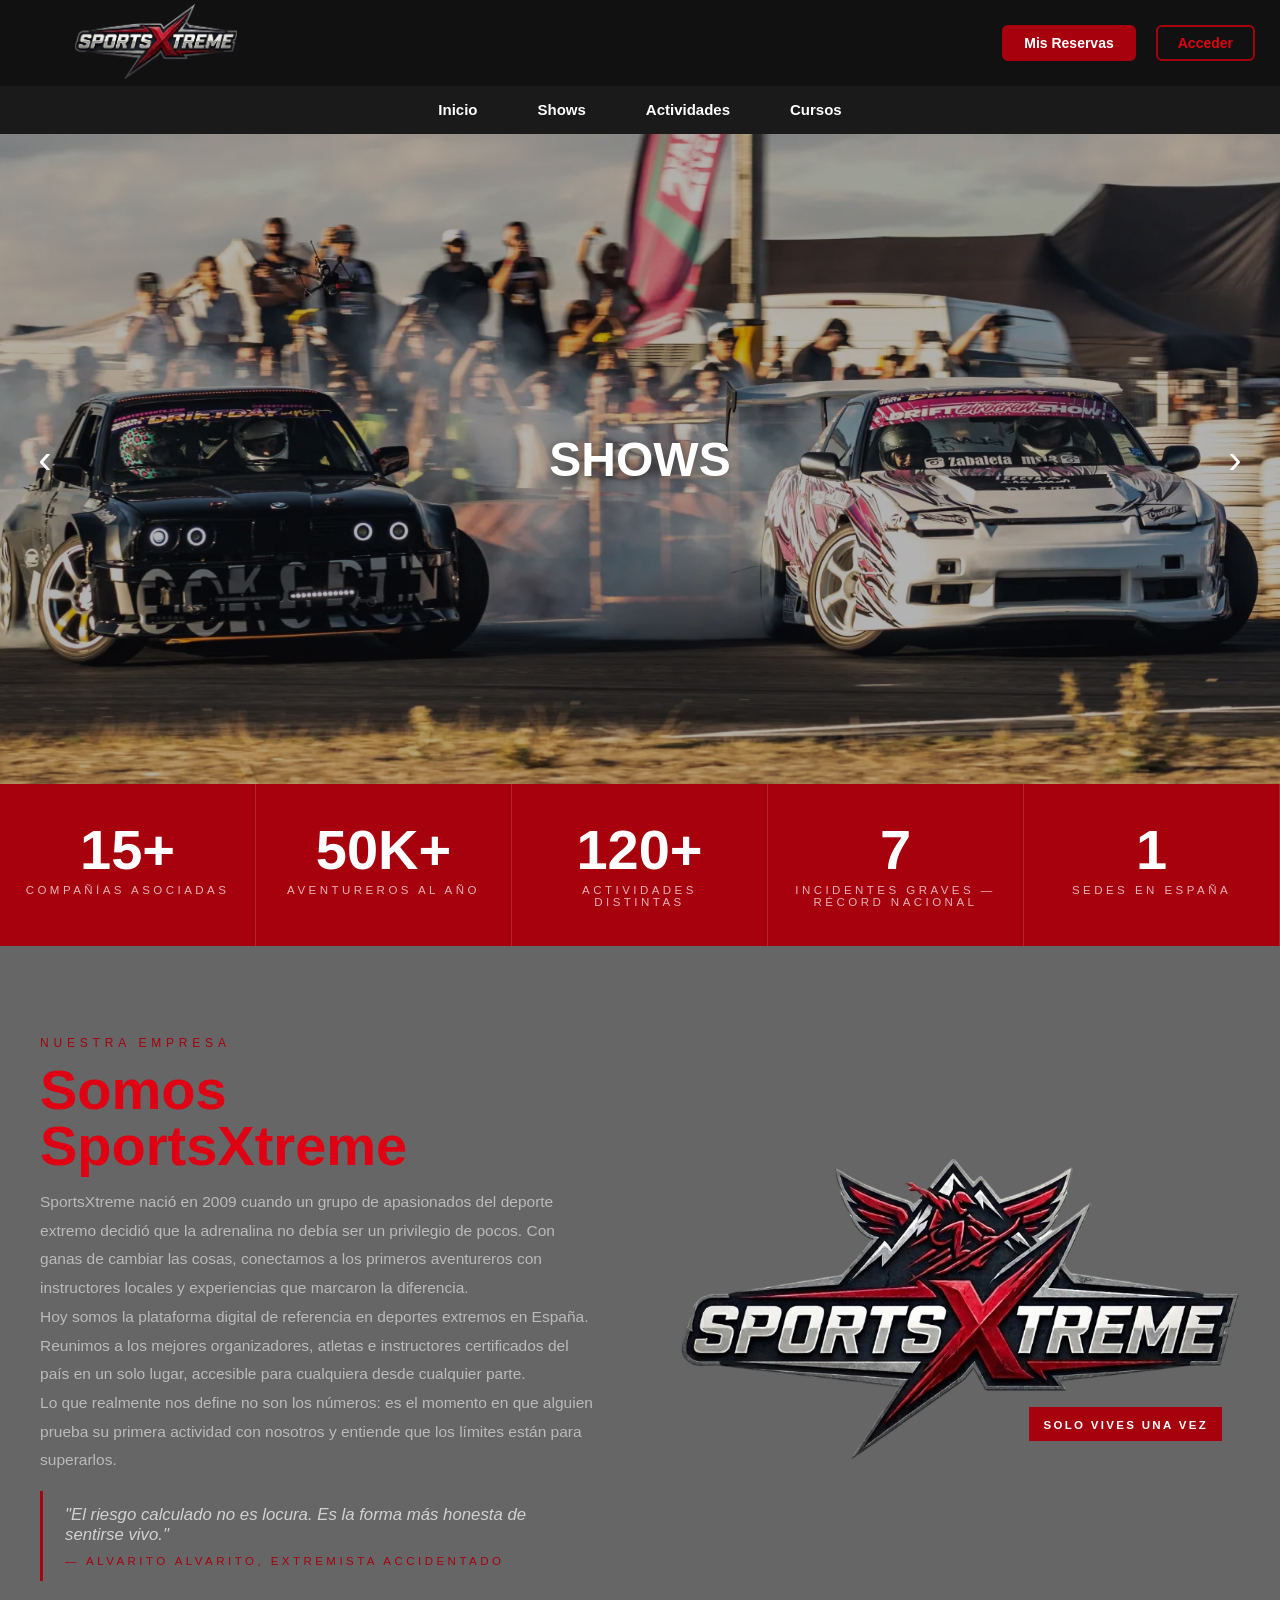
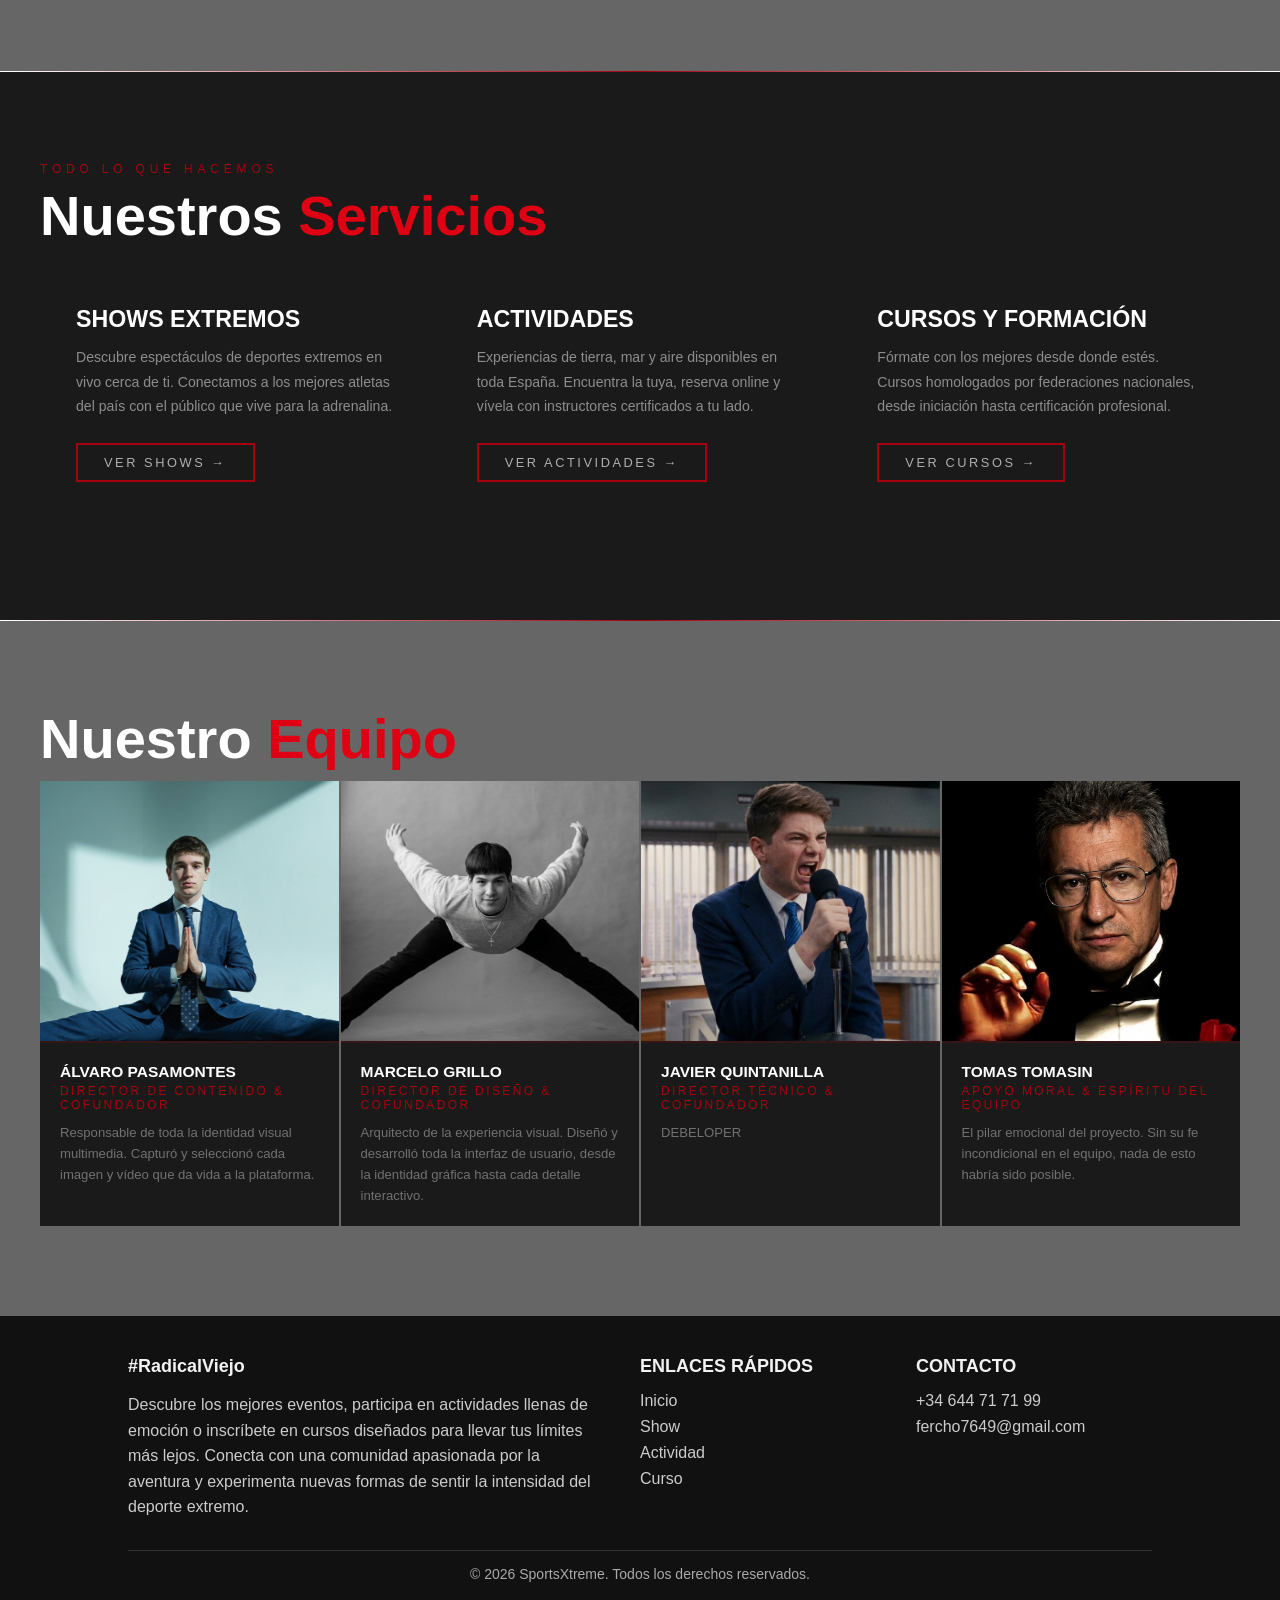
==== index.html @ 2f419c37 "Update API endpoint, enhance user and reservation management features - Changed API endpoint in scri" ====
<!DOCTYPE html>
<html lang="en">
<head>
    <meta charset="UTF-8">
    <meta name="viewport" content="width=device-width, initial-scale=1.0">
    <title>SportXtreme</title>
    <link rel="stylesheet" href="styles.css">
</head>
<body>

    <!--HEADER-->
    <header id="inicio">
        <a href="./index.html"><img class="img-logo" src="MEDIA/logo-recortado.png"></a>
        <div>
            <a href="./reservas.html" class="btn-menu btn-reservas">Mis Reservas</a>
            <a href="./acceso.html" class="btn-menu btn-acceder">Acceder</a>
        </div>
    </header>
    
    <!--NAVBAR-->
    <nav class="main-nav">
        <ul class="nav-list">
            <li><a href="index.html">Inicio</a></li> <!---->
            <li><a href="show.html">Shows</a></li>
            <li><a href="actividad.html">Actividades</a></li>
            <li><a href="curso.html">Cursos</a></li>
        </ul>
    </nav>

    <!--Carrusel-->
    <div class="carrusel-contenedor">
        <div class="carrusel" id="carruselTrack">
            <!--Slide 1: Shows-->
            <div class="carrusel-slide">
                <a class="carrusel-link" href="show.html" aria-label="Ver shows">
                    <img class="carrusel-imagen" src="MEDIA/MEDIA FK1-398_0.jpg.webp" alt="Shows">
                    <video class="carrusel-video" src="MEDIA/2.mp4" muted loop playsinline></video>
                    <div class="carrusel-overlay">
                        <span class="video-title">Shows</span>
                    </div>
                    <div class="carrusel-desc">
                        <span class="video-desc">Vive la emoción en primera fila. Espectáculos de deportes extremos que te dejarán sin aliento.</span>
                    </div>
                </a>
            </div>
            <!--Slide 2: Actividades-->
            <div class="carrusel-slide">
                <a class="carrusel-link" href="show.html" aria-label="Ver actividades">
                    <img class="carrusel-imagen" src="MEDIA/REDBULL-RAMPAGE.webp" alt="Actividades">
                    <video class="carrusel-video" src="MEDIA/1.mp4" muted loop playsinline></video>
                    <div class="carrusel-overlay">
                        <span class="video-title">Actividades</span>
                    </div>
                    <div class="carrusel-desc">
                        <span class="video-desc">Súmate a la acción. Experiencias extremas para sentir la adrenalina en tu propia piel.</span>
                    </div>
                </a>
            </div>
            <!--Slide 3: Cursos-->
            <div class="carrusel-slide">
                <a class="carrusel-link" href="show.html" aria-label="Ver cursos">
                    <img class="carrusel-imagen" src="MEDIA/para.jpg" alt="Cursos">
                    <video class="carrusel-video" src="MEDIA/3.mp4" muted loop playsinline></video>
                    <div class="carrusel-overlay">
                        <span class="video-title">Cursos</span>
                    </div>
                    <div class="carrusel-desc">
                        <span class="video-desc">Aprende de los mejores. Fórmate y lleva tus habilidades al siguiente nivel.</span>
                    </div>
                </a>
            </div>
        </div>
        <!--Controles del carrusel-->
        <button class="carrusel-btn carrusel-btn--prev" id="carruselPrev" aria-label="Slide anterior">&#8249;</button>
        <button class="carrusel-btn carrusel-btn--next" id="carruselNext" aria-label="Siguiente slide">&#8250;</button>
    </div>
      
          
    <!-- Estadísticas -->
    <div class="info-stats-bar">
      <div class="info-stats-flex">

        <div class="info-stat reveal">
          <div class="info-stat-n">15+</div>
          <div class="info-stat-etiq">Compañías asociadas</div>
        </div>

        <div class="info-stat reveal">
          <div class="info-stat-n">50K+</div>
          <div class="info-stat-etiq">Aventureros al año</div>
        </div>

        <div class="info-stat reveal">
          <div class="info-stat-n">120+</div>
          <div class="info-stat-etiq">Actividades distintas</div>
        </div>

        <div class="info-stat reveal">
          <div class="info-stat-n">7</div>
          <div class="info-stat-etiq">Incidentes graves — récord nacional</div>
        </div>

        <div class="info-stat reveal">
          <div class="info-stat-n">1</div>
          <div class="info-stat-etiq">Sedes en España</div>
        </div>

      </div>
    </div>
      
      <!--Quienes somos-->
      <section class="info-seccion" style="background-color: #666666;">
        <div class="info-contenedor">
          <div class="info-quienes-grid">
      
            <div class="reveal-l">
              <p class="info-etiqueta">Nuestra empresa</p>
              <h2 class="info-titulo-sec"><span>Somos SportsXtreme</span></h2>
              <div class="info-texto">
                <p>SportsXtreme nació en 2009 cuando un grupo de apasionados del deporte extremo decidió que la adrenalina no debía ser un privilegio de pocos. Con ganas de cambiar las cosas, conectamos a los primeros aventureros con instructores locales y experiencias que marcaron la diferencia.</p>
                <p>Hoy somos la plataforma digital de referencia en deportes extremos en España. Reunimos a los mejores organizadores, atletas e instructores certificados del país en un solo lugar, accesible para cualquiera desde cualquier parte.</p>
                <p>Lo que realmente nos define no son los números: es el momento en que alguien prueba su primera actividad con nosotros y entiende que los límites están para superarlos.</p>
              </div>
              <blockquote class="info-cita">
                "El riesgo calculado no es locura. Es la forma más honesta de sentirse vivo."
                <cite>— Alvarito Alvarito, extremista accidentado
              </blockquote>
            </div>
      
            <div class="info-empresa-img reveal-r" style="transition-delay:.2s">
              <img src="MEDIA/LOGO.png" style="width:100%;height:100%;object-fit:cover;position:absolute;inset:0">
              <div class="info-img-tag"><span>solo vives una vez</span></div>
            </div>
      
          </div>
        </div>
      </section>
      
      <div class="info-sep"></div>     

      
      <!--Servicios-->
      <section class="info-seccion" id="servicios" style="background-color:#1a1a1a">
        <div class="info-contenedor">
      
          <div class="info-sec-header reveal">
            <p class="info-etiqueta">Todo lo que hacemos</p>
            <h2 class="info-titulo-sec">Nuestros <span>Servicios</span></h2>
          </div>
      
          <div class="info-servicios-grid">
      
            <div class="info-serv-card reveal">
              <h3 class="info-serv-titulo">Shows Extremos</h3>
              <p class="info-serv-texto">Descubre espectáculos de deportes extremos en vivo cerca de ti. Conectamos a los mejores atletas del país con el público que vive para la adrenalina.</p>
              <a href="show.html" class="info-btn-serv">Ver Shows →</a>
            </div>
      
            <div class="info-serv-card reveal">
              <h3 class="info-serv-titulo">Actividades</h3>
              <p class="info-serv-texto">Experiencias de tierra, mar y aire disponibles en toda España. Encuentra la tuya, reserva online y vívela con instructores certificados a tu lado.</p>
              <a href="actividad.html" class="info-btn-serv">Ver Actividades →</a>
            </div>
      
            <div class="info-serv-card reveal">
              <h3 class="info-serv-titulo">Cursos y Formación</h3>
              <p class="info-serv-texto">Fórmate con los mejores desde donde estés. Cursos homologados por federaciones nacionales, desde iniciación hasta certificación profesional.</p>
              <a href="curso.html" class="info-btn-serv">Ver Cursos →</a>
            </div>
      
          </div>
        </div>
      </section>
      
      <div class="info-sep"></div>
      
      
      <!--Equipo-->
      <section class="info-seccion" id="equipo" style="background-color:#666666">
        <div class="info-contenedor">
      
          <div class="info-sec-header reveal">
            <h2 class="info-titulo-sec">Nuestro <span>Equipo</span></h2>
          </div>
      
          <div class="info-equipo-grid">
      
            <div class="info-miembro reveal" style="transition-delay:0s">
              <div class="info-m-foto">
                <div class="info-m-placeholder"></div>
                <img src="MEDIA/Alvaro.png" style="width:100%;height:100%;object-fit:cover;position:absolute;inset:0">
              </div>
              <div class="info-m-info">
                <div class="info-m-nombre">Álvaro Pasamontes</div>
                <div class="info-m-rol">Director de Contenido &amp; Cofundador</div>
                <div class="info-m-bio">Responsable de toda la identidad visual multimedia. Capturó y seleccionó cada imagen y vídeo que da vida a la plataforma.</div>
              </div>
            </div>
      
            <div class="info-miembro reveal" style="transition-delay:.1s">
              <div class="info-m-foto">
                <div class="info-m-placeholder"></div>
                <img src="MEDIA/Marcelo.png" style="width:100%;height:100%;object-fit:cover;position:absolute;inset:0">
              </div>
              <div class="info-m-info">
                <div class="info-m-nombre">Marcelo Grillo</div>
                <div class="info-m-rol">Director de Diseño &amp; Cofundador</div>
                <div class="info-m-bio">Arquitecto de la experiencia visual. Diseñó y desarrolló toda la interfaz de usuario, desde la identidad gráfica hasta cada detalle interactivo.</div>
              </div>
            </div>
      
            <div class="info-miembro reveal" style="transition-delay:.2s">
              <div class="info-m-foto">
                <div class="info-m-placeholder"></div>
                <img src="MEDIA/Javier.png" style="width:100%;height:100%;object-fit:cover;position:absolute;inset:0">
              </div>
              <div class="info-m-info">
                <div class="info-m-nombre">Javier Quintanilla</div>
                <div class="info-m-rol">Director Técnico &amp; Cofundador</div>
                <div class="info-m-bio">DEBELOPER</div>
              </div>
            </div>
      
            <div class="info-miembro reveal" style="transition-delay:.3s">
              <div class="info-m-foto">
                <div class="info-m-placeholder"></div>
                <img src="MEDIA/Tomas.png" style="width:100%;height:100%;object-fit:cover;position:absolute;inset:0">
                <div class="info-m-hover">
                  <div class="info-m-redes"><a href="#">IG</a><a href="#">YT</a></div>
                </div>
              </div>
              <div class="info-m-info">
                <div class="info-m-nombre">Tomas Tomasin</div>
                <div class="info-m-rol">Apoyo Moral &amp; Espíritu del Equipo</div>
                <div class="info-m-bio">El pilar emocional del proyecto. Sin su fe incondicional en el equipo, nada de esto habría sido posible.</div>
              </div>
            </div>
      
          </div>
        </div>
      </section>
      

    <!--FOOTER-->
    <footer class="footer">
        <div class="footer-content">
            <div>
                <h3>#RadicalViejo</h3>
                <p>
                    Descubre los mejores eventos, participa en actividades llenas de emoción o inscríbete en cursos diseñados para llevar tus límites más lejos. 
                    Conecta con una comunidad apasionada por la aventura y experimenta nuevas formas de sentir la intensidad del deporte extremo.
                </p>
            </div>
            
            <div>
                <h3>ENLACES RÁPIDOS</h3>
                <ul>
                    <li><a href="#inicio">Inicio</a></li>
                    <li><a href="show.html">Show</a></li>
                    <li><a href="actividad.html">Actividad</a></li>
                    <li><a href="curso.html">Curso</a></li>
                </ul>
            </div>
            
            <div>
                <h3>CONTACTO</h3>
                <ul>
                    <li>+34 644 71 71 99</li>
                    <li>fercho7649@gmail.com</li>
                </ul>
            </div>
        </div>
        
        <div class="footer-bottom">
            <p>&copy; 2026 SportsXtreme. Todos los derechos reservados.</p>
        </div>
    </footer>
    <script src="script.js"></script>
    <script src="scriptIndex.js"></script>
    <script src="scriptInfo.js"></script>
</body>
</html>
---- styles.css ----
* {
  margin: 0;
  padding: 0;
  box-sizing: border-box;
}

:root {
  --negro:       #0f0f0f;
  --negro2:      #111111;
  --negro3:      #1a1a1a;
  --blanco:      #ffffff;
  --gris:        #666666;
  --gris1:       #222222;
  --gris-txt:    #aaaaaa;
  --rojo:        #df0013;
  --rojo-oscuro: #a7010e;
}

body {
  display: flex;
  flex-direction: column;
  font-family: Arial, Helvetica, sans-serif;
}

a {
  text-decoration: none;
}


/* ===== HEADER ===== */

header {
  display: flex;
  justify-content: space-between;
  align-items: center;
  background: var(--negro2);
  position: sticky;
  top: 0;
  z-index: 999;
}

.img-logo {
  height: 75px;
  padding-left: 75px;
}

header div {
  display: flex;
  padding: 25px;
  gap: 20px;
}

.btn-menu {
  color: var(--rojo);
  border: 2px solid var(--rojo-oscuro);
  padding: 8px 20px;
  border-radius: 6px;
  font-size: 14px;
  font-weight: 600;
  transition: 0.2s;
}

.btn-menu:hover {
  background: var(--rojo);
  border-color: var(--rojo);
  color: var(--blanco);
}

.btn-reservas {
  color: var(--blanco);
  background: var(--rojo-oscuro);
  border: 2px solid var(--rojo-oscuro);
  padding: 8px 20px;
  border-radius: 6px;
  font-size: 14px;
  transition: 0.2s;
}

.btn-reservas:hover {
  color: var(--negro);
  background: var(--rojo);
  border-color: var(--rojo);
}


/* ===== NAVBAR ===== */

.main-nav {
  background: var(--negro3);
}

nav ul {
  display: flex;
  justify-content: center;
  list-style: none;
  padding: 15px 0;
}

nav li {
  margin: 0 10px;
  font-weight: bold;
}

nav a {
  color: white;
  font-size: 15px;
  padding: 9px 20px;
  border-radius: 8px;
  transition: 0.3s;
}

nav a:hover {
  background: var(--rojo-oscuro);
}


/* ===== CARRUSEL ===== */

.carrusel-contenedor {
  position: relative;
  width: 100%;
  height: 650px;
  overflow: hidden;
}

.carrusel {
  display: flex;
  width: 100%;
  height: 100%;
  transition: transform 0.5s ease;
}

.carrusel-slide {
  min-width: 100%;
  height: 100%;
  position: relative;
  overflow: hidden;
}

.carrusel-link {
  display: block;
  width: 100%;
  height: 100%;
  position: relative;
  cursor: pointer;
}

.carrusel-imagen {
  width: 100%;
  height: 100%;
  object-fit: cover;
  transition: transform 0.6s ease;
}

.carrusel-link:hover .carrusel-imagen {
  transform: scale(1.08);
}

.carrusel-video {
  position: absolute;
  top: 0;
  left: 0;
  width: 100%;
  height: 100%;
  object-fit: cover;
  opacity: 0;
  transition: opacity 0.4s ease;
}

.carrusel-link:hover .carrusel-video {
  opacity: 1;
}

.carrusel-overlay {
  position: absolute;
  inset: 0;
  display: flex;
  flex-direction: column;
  align-items: center;
  justify-content: center;
  background: rgba(0, 0, 0, 0.3);
  transition: 0.3s;
}

.carrusel-link:hover .carrusel-overlay {
  background: linear-gradient(transparent, rgba(0, 0, 0, 1));
}

.video-title {
  color: var(--blanco);
  font-size: 3rem;
  font-weight: 700;
  text-transform: uppercase;
  text-shadow: 0 2px 12px rgba(0, 0, 0, 0.5);
  transition: transform 0.3s ease
}

.carrusel-link:hover .video-title {
  transform: translateY(-75px);  /* aumenta o reduce este valor */
}

.carrusel-desc {
  position: absolute;
  bottom: 0%;
  font-weight: bold;
  font-size: 20px;
  letter-spacing: 0.2em;
  left: 50%;                    /* centrado horizontalmente */
  transform: translateX(-50%);  /* ajuste del centrado */
  width: 38%;                   /* ancho del bloque */
  padding: 24px 40px ;
  opacity: 0;
  transition: 0.3s;
  text-align: center;
}

.carrusel-link:hover .carrusel-desc {
  bottom: 250px;
  transition: 0.3s;
  opacity: 1;
}

.video-desc {
  color: white;
  font-size: 1.1rem;
  line-height: 1.5;
}

.carrusel-btn {
  position: absolute;
  top: 50%;
  transform: translateY(-50%);
  z-index: 10;
  background: rgba(255, 255, 255, 0);
  border: none;
  color: var(--blanco);
  font-size: 2.5rem;
  width: 50px;
  height: 500px;
  cursor: pointer;
  transition: 0.2s;
}

.carrusel-btn:hover {
  background: rgba(255, 255, 255, 0.25);
}

.carrusel-btn--prev { left: 20px; }
.carrusel-btn--next { right: 20px; }


/* ===== SECCIONES INFO ===== */

.info-contenedor {
  max-width: 1280px;
  margin: 0 auto;
  padding: 0 40px;
}

.info-seccion {
  padding: 90px 0;
}

.info-oscura {
  background: var(--negro3);
}

.info-media {
  background: var(--gris);
}

.info-sep {
  height: 1px;
  background: linear-gradient(to right, transparent, var(--rojo-oscuro), transparent);
}


/* ===== SCROLL REVEAL ===== */

.reveal {
  opacity: 0;
  transform: translateY(36px);
  transition: 0.8s ease;
}

.reveal.vis {
  opacity: 1;
  transform: translateY(0);
}

.reveal-l {
  opacity: 0;
  transform: translateX(-50px);
  transition: 0.8s ease;
}

.reveal-l.vis {
  opacity: 1;
  transform: translateX(0);
}

.reveal-r {
  opacity: 0;
  transform: translateX(50px);
  transition: 0.8s ease;
}

.reveal-r.vis {
  opacity: 1;
  transform: translateX(0);
}


/* ===== TEXTOS COMUNES ===== */

.info-etiqueta {
  display: block;
  font-size: 0.75rem;
  letter-spacing: 0.4em;
  text-transform: uppercase;
  color: var(--rojo-oscuro);
  margin-bottom: 12px;
}

.info-titulo-sec {
  font-size: 3.5rem;
  font-weight: 700;
  color: white;
  margin-bottom: 14px;
  line-height: 1;
}

.info-titulo-sec span {
  color: var(--rojo);
}

.info-texto {
  font-size: 0.97rem;
  line-height: 1.85;
  color: rgba(255, 255, 255, 0.55);
  margin-bottom: 16px;
}

.info-cita {
  border-left: 3px solid var(--rojo-oscuro);
  padding: 14px 22px;
  font-style: italic;
  font-size: 1.05rem;
  color: rgba(255, 255, 255, 0.7);
}

.info-cita cite {
  display: block;
  margin-top: 10px;
  font-style: normal;
  font-size: 0.72rem;
  letter-spacing: 0.3em;
  text-transform: uppercase;
  color: var(--rojo-oscuro);
}


/* ===== ESTADÍSTICAS ===== */

.info-stats-bar {
  background: var(--rojo-oscuro);
}

.info-stats-flex {
  display: flex;
}

.info-stat {
  flex: 1;
  padding: 38px 24px;
  text-align: center;
  border-right: 1px solid rgba(255, 255, 255, 0.15);
  transition: 0.1s;
}

.info-stat:hover {
  background: rgba(0, 0, 0, 0.2);
}

.info-stat-n {
  font-size: 3.5rem;
  font-weight: 700;
  color: white;
  line-height: 1;
}

.info-stat-etiq {
  font-size: 0.72rem;
  letter-spacing: 0.3em;
  text-transform: uppercase;
  color: rgba(255, 255, 255, 0.7);
  margin-top: 6px;
}


/* ===== QUIÉNES SOMOS ===== */

.info-quienes-grid {
  display: grid;
  grid-template-columns: 1fr 1fr;
  gap: 80px;
  align-items: center;
}

.info-empresa-img {
  position: relative;
  height: 300px;
  overflow: hidden;
}

.info-img-tag {
  position: absolute;
  bottom: 18px;
  right: 18px;
  background: var(--rojo-oscuro);
  padding: 8px 14px;
  z-index: 2;
}

.info-img-tag span {
  font-size: 0.72rem;
  letter-spacing: 0.2em;
  text-transform: uppercase;
  color: white;
  font-weight: 700;
}


/* ===== SERVICIOS ===== */

.info-servicios-grid {
  display: grid;
  grid-template-columns: repeat(3, 1fr);
  gap: 2px;
}

.info-serv-card {
  background: var(--negro3);
  padding: 48px 36px;
  position: relative;
  overflow: hidden;
  transition: 0.4s;
}

.info-serv-card:hover {
  background: var(--gris1);
}

.info-serv-titulo {
  font-size: 1.45rem;
  font-weight: 700;
  text-transform: uppercase;
  color: white;
  margin-bottom: 12px;
}

.info-serv-texto {
  font-size: 0.88rem;
  line-height: 1.75;
  color: rgba(255, 255, 255, 0.5);
  margin-bottom: 24px;
}

.info-btn-serv {
  display: inline-block;
  font-size: 0.8rem;
  letter-spacing: 0.2em;
  text-transform: uppercase;
  padding: 10px 26px;
  border: 2px solid var(--rojo-oscuro);
  color: rgba(255, 255, 255, 0.65);
  transition: 0.2s;
}

.info-btn-serv:hover {
  background: var(--rojo-oscuro);
  color: var(--blanco);
}


/* ===== EQUIPO ===== */

.info-equipo-grid {
  display: grid;
  grid-template-columns: repeat(4, 1fr);
  gap: 2px;
}

.info-miembro {
  background: var(--negro3);
  overflow: hidden;
}

.info-m-foto {
  height: 260px;
  position: relative;
  background: var(--gris1);
  overflow: hidden;
}

.info-m-placeholder {
  position: absolute;
  inset: 0;
  background: linear-gradient(135deg, #150000, #2a0505);
}

.info-m-hover {
  position: absolute;
  inset: 0;
  background: rgba(167, 1, 14, 0.85);
  display: flex;
  align-items: center;
  justify-content: center;
  opacity: 0;
  transition: 0.35s;
}

.info-m-info {
  padding: 20px;
  border-top: 2px solid rgba(167, 1, 14, 0.2);
}

.info-m-nombre {
  font-size: 0.97rem;
  font-weight: 700;
  text-transform: uppercase;
  color: white;
}

.info-m-rol {
  font-size: 0.75rem;
  letter-spacing: 0.2em;
  text-transform: uppercase;
  color: var(--rojo-oscuro);
  margin-top: 3px;
  margin-bottom: 10px;
}

.info-m-bio {
  font-size: 0.82rem;
  line-height: 1.6;
  color: rgba(255, 255, 255, 0.38);
}


/* ===== FOOTER ===== */

.footer {
  background: var(--negro2);
  color: white;
  padding: 40px 10%;
}

.footer-content {
  display: flex;
  justify-content: space-between;
  gap: 40px;
  flex-wrap: wrap;
}

.footer-content div {
  flex: 1;
  min-width: 220px;
}

.footer-content h3 {
  margin-bottom: 15px;
  font-size: 18px;
  color: #f2f2f2;
}

.footer-content p {
  line-height: 1.6;
  color: #ccc;
}

.footer-content ul {
  list-style: none;
}

.footer-content li {
  margin-bottom: 8px;
  color: #ccc;
}

.footer-content a {
  color: #ccc;
  transition: 0.3s;
}

.footer-content a:hover {
  color: var(--rojo);
}

.footer-bottom {
  border-top: 1px solid #333;
  margin-top: 30px;
  padding-top: 15px;
  text-align: center;
  font-size: 14px;
  color: #aaa;
}

.footer-content div:nth-child(1) {
  flex: 2;        /* ocupa el doble de espacio */
  min-width: 300px;
}

.footer-content div:nth-child(2),
.footer-content div:nth-child(3) {
  flex: 1;
  min-width: 180px;
}


/* ===== PÁGINA DE ACCESO ===== */

.body-acceso {
  min-height: 100vh;
  display: flex;
  flex-direction: column;
  background: #111;
}

.body-acceso::before {
  content: '';
  position: fixed;
  inset: 0;
  background-image: url('./MEDIA/fondo_acceso.jpg');
  background-size: cover;
  background-position: center;
  filter: blur(8px);
  transform: scale(1.1);
  z-index: -1;
}

.access-login {
  flex: 1;
  display: flex;
  align-items: center;
  justify-content: center;
  padding: 40px 20px;
}

.login-box {
  width: 100%;
  max-width: 420px;
  background: rgba(15, 15, 15, 0.88);
  border: 1px solid rgba(255, 255, 255, 0.08);
  border-radius: 16px;
  padding: 2.5rem;
  min-height: 472px;
}

.tabs {
  display: flex;
  margin-bottom: 2rem;
  border-bottom: 2px solid rgba(255, 255, 255, 0.1);
}

.tab {
  flex: 1;
  background: transparent;
  border: none;
  border-bottom: 2px solid transparent;
  margin-bottom: -2px;
  color: var(--gris-txt);
  font-size: 15px;
  font-weight: 600;
  padding: 10px;
  cursor: pointer;
  transition: 0.2s;
}

.tab.active {
  color: var(--rojo);
  border-bottom: 2px solid var(--rojo);
}

.tab-content h2 {
  color: white;
  font-size: 22px;
  margin-bottom: 1.5rem;
  text-align: center;
}

.tab-content input {
  width: 100%;
  padding: 12px 16px;
  margin-bottom: 14px;
  border-radius: 8px;
  border: 1px solid rgba(255, 255, 255, 0.2);
  background: rgba(255, 255, 255, 0.08);
  color: white;
  font-size: 14px;
  outline: none;
  transition: 0.2s;
}

.tab-content input::placeholder {
  color: var(--gris-txt);
}

.tab-content input:focus {
  border-color: var(--rojo);
}

.input-pass {
  position: relative;
  margin-bottom: 14px;
}

.input-pass input {
  margin-bottom: 0;
  padding-right: 44px;
}

.toggle-pass {
  position: absolute;
  right: 12px;
  top: 50%;
  transform: translateY(-50%);
  background: transparent;
  border: none;
  cursor: pointer;
  font-size: 16px;
  opacity: 0.6;
  transition: 0.2s;
}

.toggle-pass:hover {
  opacity: 1;
}

.btn-submit {
  width: 100%;
  padding: 12px;
  background: var(--rojo-oscuro);
  color: white;
  border: none;
  border-radius: 8px;
  font-size: 15px;
  font-weight: 700;
  cursor: pointer;
  transition: 0.2s;
  margin-top: 4px;
}

.btn-submit:hover {
  background: var(--rojo);
}

.hidden {
  display: none;
}

html {
  overflow-y: scroll;
}

/* ===== FILTROS ===== */

.actividades-layout {
  display: flex;
  min-height: calc(100vh - 120px);
  background: var(--negro);
}

.filtros-panel {
  width: 260px;
  flex-shrink: 0;
  background: var(--negro3);
  padding: 30px 20px;
  border-right: 1px solid rgba(255, 255, 255, 0.07);
}

.filtros-panel h3 {
  color: white;
  font-size: 0.75rem;
  letter-spacing: 0.4em;
  text-transform: uppercase;
  margin-bottom: 24px;
  color: var(--rojo-oscuro);
}

.filtro-grupo {
  margin-bottom: 24px;
  padding-bottom: 24px;
  border-bottom: 1px solid rgba(255, 255, 255, 0.06);
}

.filtro-grupo label {
  display: block;
  font-size: 0.72rem;
  letter-spacing: 0.3em;
  text-transform: uppercase;
  color: rgba(255, 255, 255, 0.4);
  margin-bottom: 12px;
}

.filtro-checks {
  display: flex;
  flex-direction: column;
  gap: 8px;
}

.filtro-checks label {
  display: flex;
  align-items: center;
  gap: 10px;
  font-size: 0.88rem;
  letter-spacing: 0.05em;
  text-transform: none;
  color: rgba(255, 255, 255, 0.55);
  cursor: pointer;
  transition: color 0.2s;
}

.filtro-checks label:hover {
  color: white;
}

.filtro-checks input[type="checkbox"] {
  accent-color: var(--rojo-oscuro);
  width: 14px;
  height: 14px;
  cursor: pointer;
}

.filtro-grupo input[type="range"] {
  width: 100%;
  accent-color: var(--rojo-oscuro);
  margin-top: 8px;
  cursor: pointer;
}

.btn-reset {
  width: 100%;
  padding: 10px;
  background: transparent;
  border: 2px solid rgba(167, 1, 14, 0.4);
  color: rgba(255, 255, 255, 0.5);
  font-size: 0.78rem;
  letter-spacing: 0.2em;
  text-transform: uppercase;
  cursor: pointer;
  transition: 0.2s;
  margin-top: 8px;
}

.btn-reset:hover {
  background: var(--rojo-oscuro);
  border-color: var(--rojo-oscuro);
  color: white;
}


/* ===== MAIN ACTIVIDADES ===== */

.actividades-main {
  flex: 1;
  padding: 30px 40px;
  background: var(--negro);
}

.actividades-header {
  display: flex;
  justify-content: space-between;
  align-items: center;
  margin-bottom: 30px;
  padding-bottom: 16px;
  border-bottom: 1px solid rgba(255, 255, 255, 0.07);
}

.actividades-header h2 {
  font-size: 1.8rem;
  font-weight: 700;
  color: white;
  text-transform: uppercase;
  letter-spacing: 0.05em;
}

.actividades-header h2 span {
  font-size: 0.9rem;
  color: rgba(255, 255, 255, 0.3);
  letter-spacing: 0.2em;
  margin-left: 10px;
}

.orden-select {
  background: #2a2a2a;
  border: 1px solid #3a3a3a;
  color: white;
  border-radius: 6px;
  padding: 8px 12px;
  font-size: 13px;
  outline: none;
  cursor: pointer;
  transition: 0.2s;
}

.orden-select:hover {
  border-color: var(--rojo-oscuro);
}
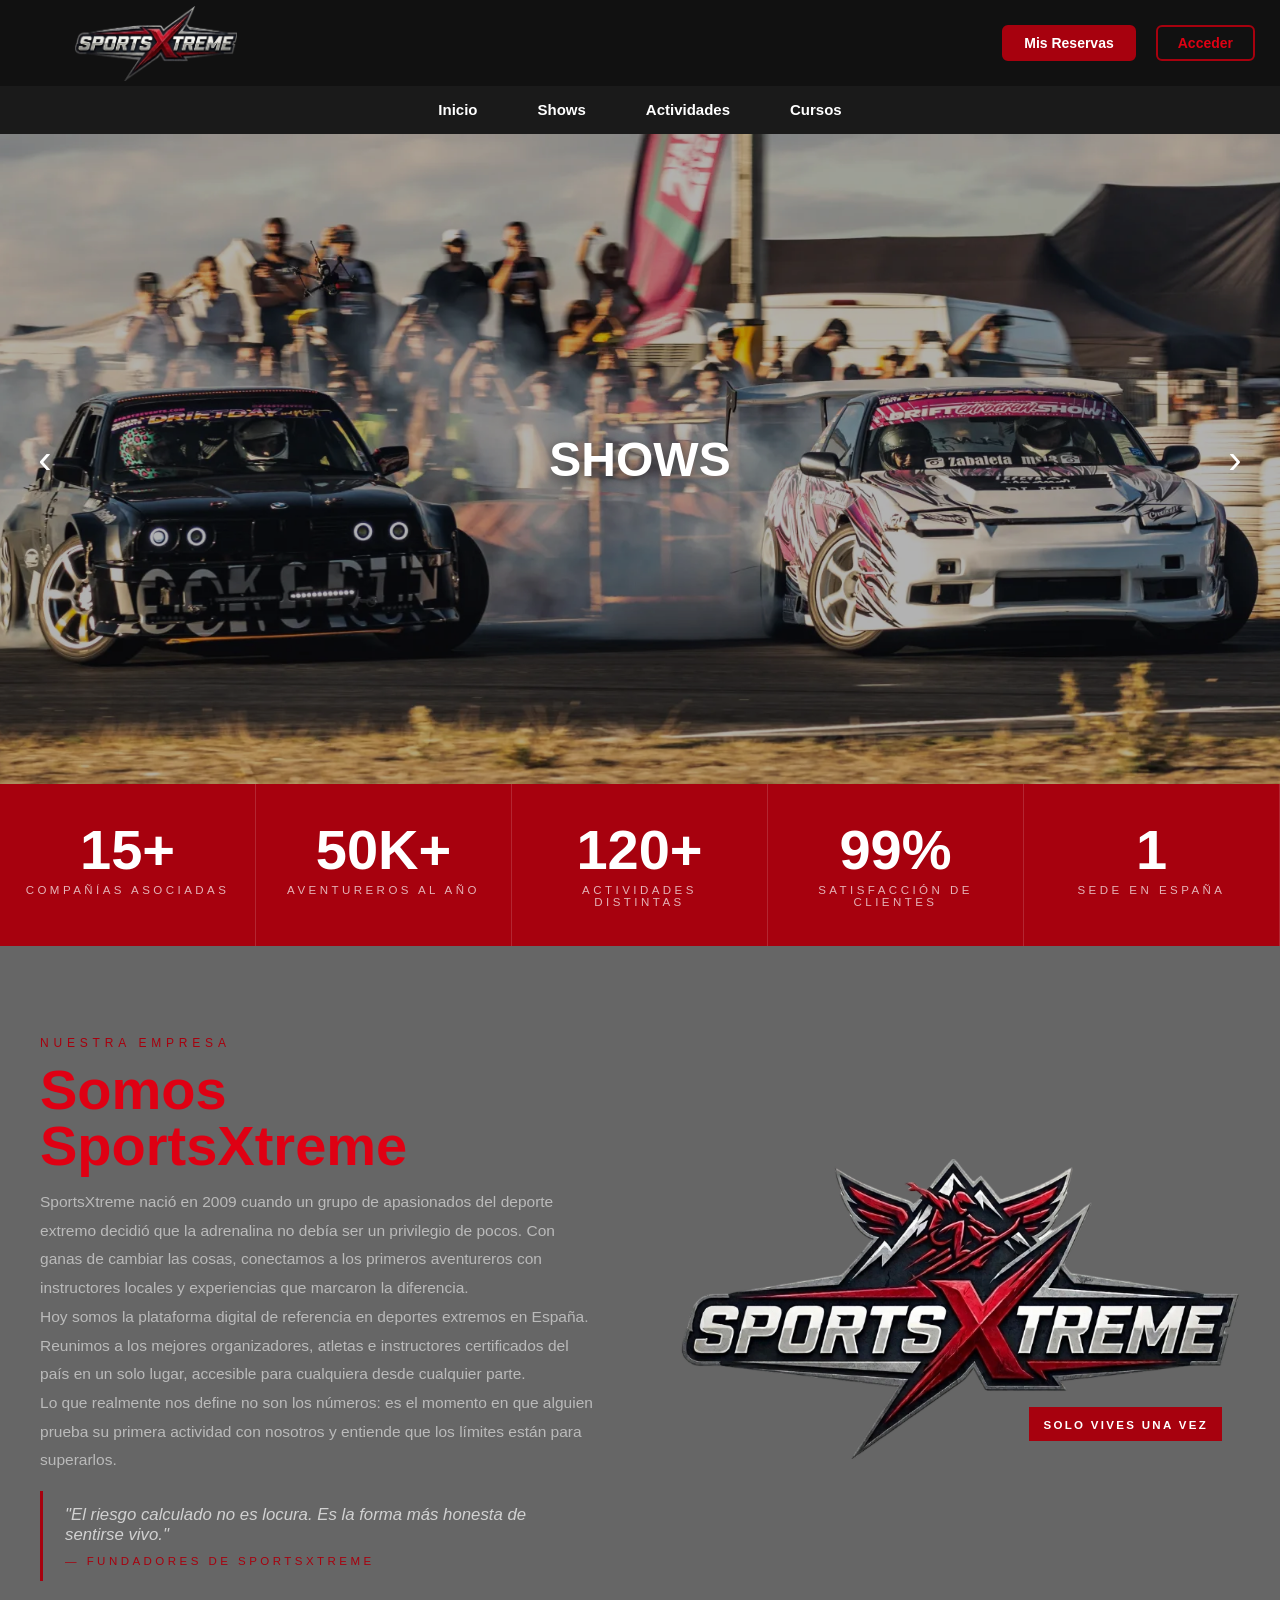
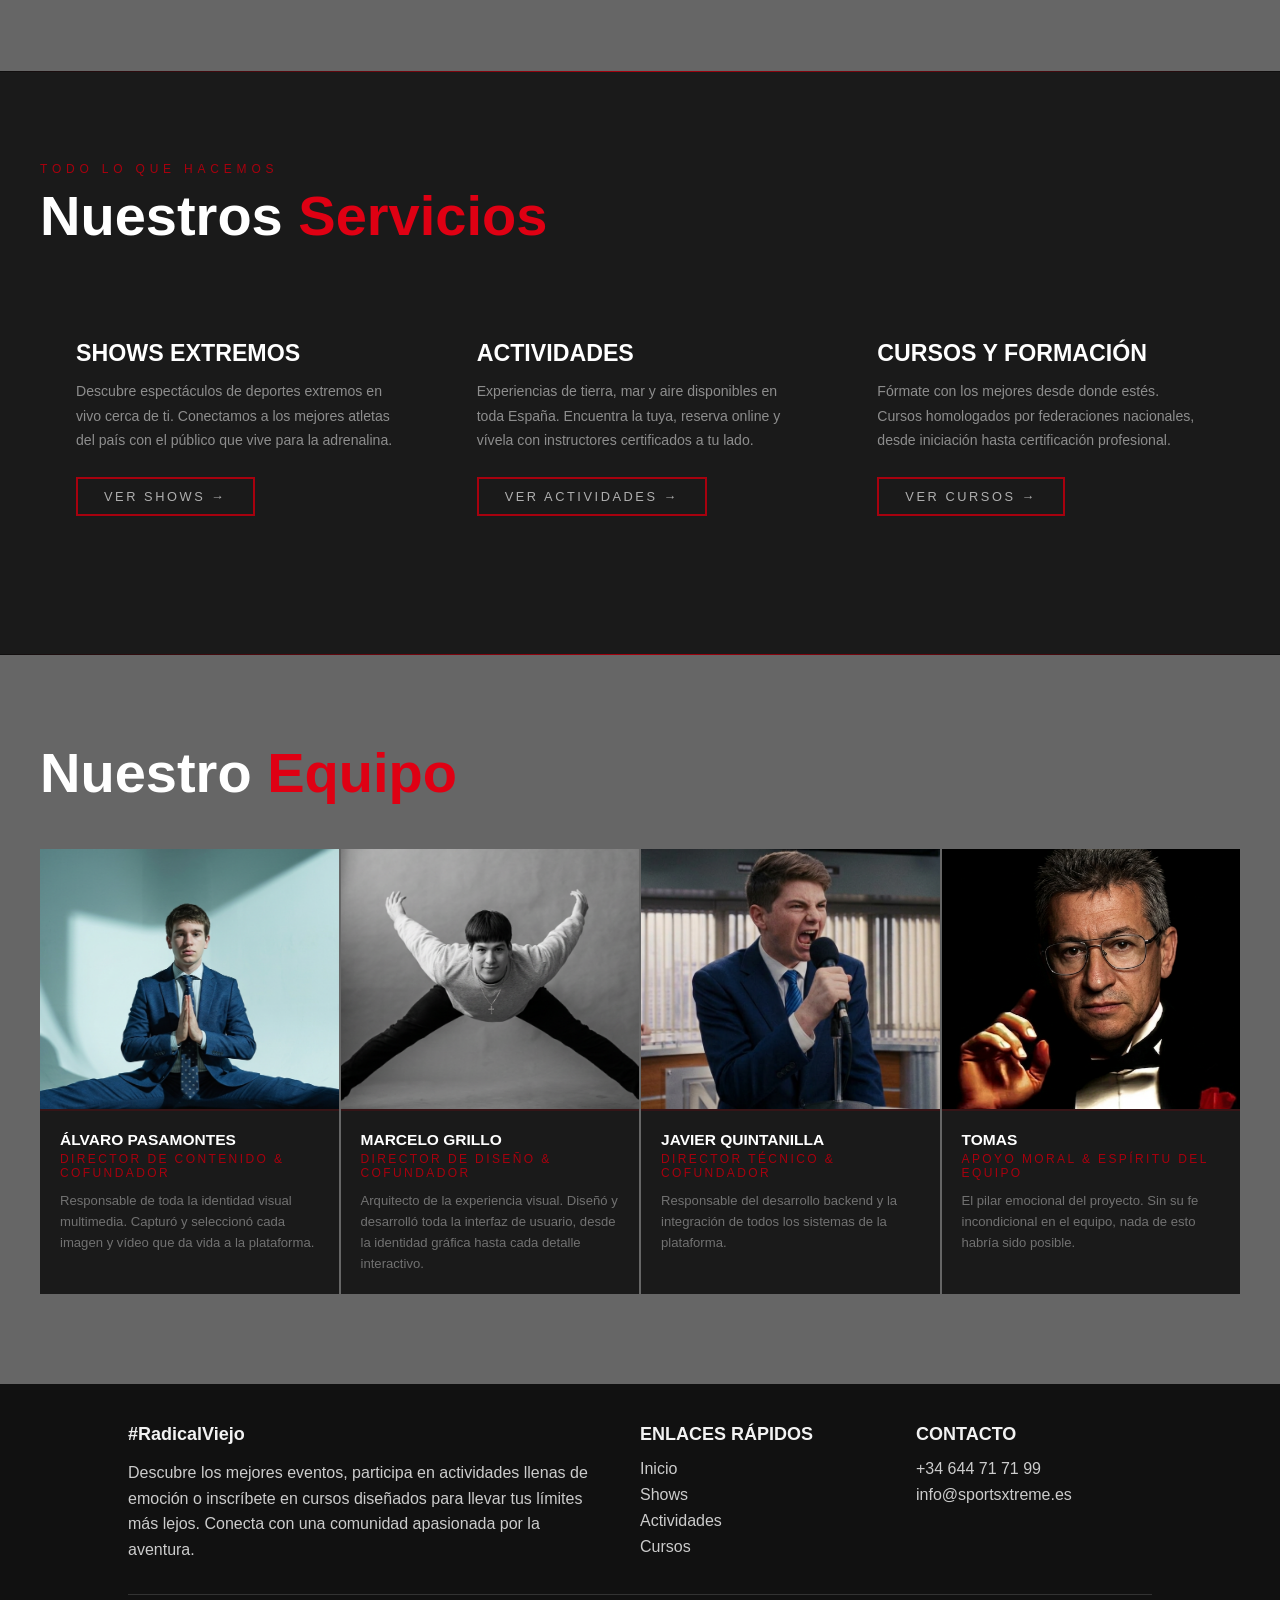
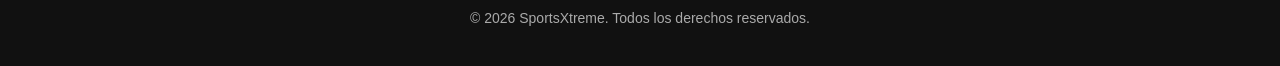
==== commit 44d0fe2d: "Refactor styles for actividades page: streamline layout, enhance card design, and improve responsive" ====
--- a/index.html
+++ b/index.html
@@ -1,282 +1,228 @@
 <!DOCTYPE html>
-<html lang="en">
+<html lang="es">
 <head>
-    <meta charset="UTF-8">
-    <meta name="viewport" content="width=device-width, initial-scale=1.0">
-    <title>SportXtreme</title>
-    <link rel="stylesheet" href="styles.css">
+  <meta charset="UTF-8">
+  <meta name="viewport" content="width=device-width, initial-scale=1.0">
+  <meta name="description" content="SportsXtreme — La plataforma de referencia en deportes extremos en España. Shows, actividades y cursos.">
+  <title>SportsXtreme</title>
+  <link rel="stylesheet" href="styles.css">
 </head>
 <body>
 
-    <!--HEADER-->
-    <header id="inicio">
-        <a href="./index.html"><img class="img-logo" src="MEDIA/logo-recortado.png"></a>
-        <div>
-            <a href="./reservas.html" class="btn-menu btn-reservas">Mis Reservas</a>
-            <a href="./acceso.html" class="btn-menu btn-acceder">Acceder</a>
-        </div>
-    </header>
-    
-    <!--NAVBAR-->
-    <nav class="main-nav">
-        <ul class="nav-list">
-            <li><a href="index.html">Inicio</a></li> <!---->
-            <li><a href="show.html">Shows</a></li>
-            <li><a href="actividad.html">Actividades</a></li>
-            <li><a href="curso.html">Cursos</a></li>
+  <header id="inicio">
+    <a href="index.html"><img class="img-logo" src="MEDIA/logo-recortado.png"></a>
+    <div>
+      <a href="reservas.html" class="btn-menu btn-reservas">Mis Reservas</a>
+      <a href="acceso.html" class="btn-menu btn-acceder">Acceder</a>
+    </div>
+  </header>
+
+  <nav class="main-nav" aria-label="Navegación principal">
+    <ul class="nav-list">
+      <li><a href="index.html" aria-current="page">Inicio</a></li>
+      <li><a href="show.html">Shows</a></li>
+      <li><a href="actividad.html">Actividades</a></li>
+      <li><a href="curso.html">Cursos</a></li>
+    </ul>
+  </nav>
+
+  <!-- Carrusel -->
+  <section class="carrusel-contenedor" aria-label="Carrusel de categorías">
+    <div class="carrusel" id="carruselTrack">
+
+      <div class="carrusel-slide">
+        <a class="carrusel-link" href="show.html" aria-label="Ver shows">
+          <img class="carrusel-imagen" src="MEDIA/MEDIA FK1-398_0.jpg.webp" alt="Shows de deportes extremos" width="1920" height="650">
+          <video class="carrusel-video" src="MEDIA/2.mp4" muted loop playsinline preload="none"></video>
+          <div class="carrusel-overlay"><span class="video-title">Shows</span></div>
+          <div class="carrusel-desc">
+            <span class="video-desc">Vive la emoción en primera fila. Espectáculos de deportes extremos que te dejarán sin aliento.</span>
+          </div>
+        </a>
+      </div>
+
+      <div class="carrusel-slide">
+        <a class="carrusel-link" href="actividad.html" aria-label="Ver actividades">
+          <img class="carrusel-imagen" src="MEDIA/REDBULL-RAMPAGE.webp" alt="Actividades extremas" loading="lazy" width="1920" height="650">
+          <video class="carrusel-video" src="MEDIA/1.mp4" muted loop playsinline preload="none"></video>
+          <div class="carrusel-overlay"><span class="video-title">Actividades</span></div>
+          <div class="carrusel-desc">
+            <span class="video-desc">Súmate a la acción. Experiencias extremas para sentir la adrenalina en tu propia piel.</span>
+          </div>
+        </a>
+      </div>
+
+      <div class="carrusel-slide">
+        <a class="carrusel-link" href="curso.html" aria-label="Ver cursos">
+          <img class="carrusel-imagen" src="MEDIA/para.jpg" alt="Cursos de deportes extremos" loading="lazy" width="1920" height="650">
+          <video class="carrusel-video" src="MEDIA/3.mp4" muted loop playsinline preload="none"></video>
+          <div class="carrusel-overlay"><span class="video-title">Cursos</span></div>
+          <div class="carrusel-desc">
+            <span class="video-desc">Aprende de los mejores. Fórmate y lleva tus habilidades al siguiente nivel.</span>
+          </div>
+        </a>
+      </div>
+
+    </div>
+    <button class="carrusel-btn carrusel-btn--prev" id="carruselPrev" aria-label="Slide anterior">&#8249;</button>
+    <button class="carrusel-btn carrusel-btn--next" id="carruselNext" aria-label="Siguiente slide">&#8250;</button>
+  </section>
+
+  <!-- Estadísticas -->
+  <div class="info-stats-bar" role="region" aria-label="Estadísticas">
+    <div class="info-stats-flex">
+      <div class="info-stat reveal"><div class="info-stat-n">15+</div><div class="info-stat-etiq">Compañías asociadas</div></div>
+      <div class="info-stat reveal"><div class="info-stat-n">50K+</div><div class="info-stat-etiq">Aventureros al año</div></div>
+      <div class="info-stat reveal"><div class="info-stat-n">120+</div><div class="info-stat-etiq">Actividades distintas</div></div>
+      <div class="info-stat reveal"><div class="info-stat-n">99%</div><div class="info-stat-etiq">Satisfacción de clientes</div></div>
+      <div class="info-stat reveal"><div class="info-stat-n">1</div><div class="info-stat-etiq">Sede en España</div></div>
+    </div>
+  </div>
+
+  <!-- Quiénes somos -->
+  <section class="info-seccion" style="background-color:#666666;" aria-labelledby="titulo-quienes">
+    <div class="info-contenedor">
+      <div class="info-quienes-grid">
+        <div class="reveal-l">
+          <p class="info-etiqueta">Nuestra empresa</p>
+          <h2 class="info-titulo-sec" id="titulo-quienes"><span>Somos SportsXtreme</span></h2>
+          <div class="info-texto">
+            <p>SportsXtreme nació en 2009 cuando un grupo de apasionados del deporte extremo decidió que la adrenalina no debía ser un privilegio de pocos. Con ganas de cambiar las cosas, conectamos a los primeros aventureros con instructores locales y experiencias que marcaron la diferencia.</p>
+            <p>Hoy somos la plataforma digital de referencia en deportes extremos en España. Reunimos a los mejores organizadores, atletas e instructores certificados del país en un solo lugar, accesible para cualquiera desde cualquier parte.</p>
+            <p>Lo que realmente nos define no son los números: es el momento en que alguien prueba su primera actividad con nosotros y entiende que los límites están para superarlos.</p>
+          </div>
+          <blockquote class="info-cita">
+            "El riesgo calculado no es locura. Es la forma más honesta de sentirse vivo."
+            <cite>— Fundadores de SportsXtreme</cite>
+          </blockquote>
+        </div>
+        <div class="info-empresa-img reveal-r" style="transition-delay:.2s">
+          <img src="MEDIA/LOGO.png" alt="Logo SportsXtreme" loading="lazy" style="width:100%;height:100%;object-fit:cover;position:absolute;inset:0">
+          <div class="info-img-tag"><span>solo vives una vez</span></div>
+        </div>
+      </div>
+    </div>
+  </section>
+
+  <div class="info-sep"></div>
+
+  <!-- Servicios -->
+  <section class="info-seccion" id="servicios" style="background-color:#1a1a1a" aria-labelledby="titulo-servicios">
+    <div class="info-contenedor">
+      <div class="info-sec-header reveal">
+        <p class="info-etiqueta">Todo lo que hacemos</p>
+        <h2 class="info-titulo-sec" id="titulo-servicios">Nuestros <span>Servicios</span></h2>
+      </div>
+      <div class="info-servicios-grid">
+        <div class="info-serv-card reveal">
+          <h3 class="info-serv-titulo">Shows Extremos</h3>
+          <p class="info-serv-texto">Descubre espectáculos de deportes extremos en vivo cerca de ti. Conectamos a los mejores atletas del país con el público que vive para la adrenalina.</p>
+          <a href="show.html" class="info-btn-serv">Ver Shows →</a>
+        </div>
+        <div class="info-serv-card reveal">
+          <h3 class="info-serv-titulo">Actividades</h3>
+          <p class="info-serv-texto">Experiencias de tierra, mar y aire disponibles en toda España. Encuentra la tuya, reserva online y vívela con instructores certificados a tu lado.</p>
+          <a href="actividad.html" class="info-btn-serv">Ver Actividades →</a>
+        </div>
+        <div class="info-serv-card reveal">
+          <h3 class="info-serv-titulo">Cursos y Formación</h3>
+          <p class="info-serv-texto">Fórmate con los mejores desde donde estés. Cursos homologados por federaciones nacionales, desde iniciación hasta certificación profesional.</p>
+          <a href="curso.html" class="info-btn-serv">Ver Cursos →</a>
+        </div>
+      </div>
+    </div>
+  </section>
+
+  <div class="info-sep"></div>
+
+  <!-- Equipo -->
+  <section class="info-seccion" id="equipo" style="background-color:#666666" aria-labelledby="titulo-equipo">
+    <div class="info-contenedor">
+      <div class="info-sec-header reveal">
+        <h2 class="info-titulo-sec" id="titulo-equipo">Nuestro <span>Equipo</span></h2>
+      </div>
+      <div class="info-equipo-grid">
+        <article class="info-miembro reveal">
+          <div class="info-m-foto">
+            <div class="info-m-placeholder"></div>
+            <img src="MEDIA/Alvaro.png" alt="Álvaro Pasamontes" loading="lazy" style="width:100%;height:100%;object-fit:cover;position:absolute;inset:0">
+          </div>
+          <div class="info-m-info">
+            <div class="info-m-nombre">Álvaro Pasamontes</div>
+            <div class="info-m-rol">Director de Contenido &amp; Cofundador</div>
+            <div class="info-m-bio">Responsable de toda la identidad visual multimedia. Capturó y seleccionó cada imagen y vídeo que da vida a la plataforma.</div>
+          </div>
+        </article>
+        <article class="info-miembro reveal" style="transition-delay:.1s">
+          <div class="info-m-foto">
+            <div class="info-m-placeholder"></div>
+            <img src="MEDIA/Marcelo.png" alt="Marcelo Grillo" loading="lazy" style="width:100%;height:100%;object-fit:cover;position:absolute;inset:0">
+          </div>
+          <div class="info-m-info">
+            <div class="info-m-nombre">Marcelo Grillo</div>
+            <div class="info-m-rol">Director de Diseño &amp; Cofundador</div>
+            <div class="info-m-bio">Arquitecto de la experiencia visual. Diseñó y desarrolló toda la interfaz de usuario, desde la identidad gráfica hasta cada detalle interactivo.</div>
+          </div>
+        </article>
+        <article class="info-miembro reveal" style="transition-delay:.2s">
+          <div class="info-m-foto">
+            <div class="info-m-placeholder"></div>
+            <img src="MEDIA/Javier.png" alt="Javier Quintanilla" loading="lazy" style="width:100%;height:100%;object-fit:cover;position:absolute;inset:0">
+          </div>
+          <div class="info-m-info">
+            <div class="info-m-nombre">Javier Quintanilla</div>
+            <div class="info-m-rol">Director Técnico &amp; Cofundador</div>
+            <div class="info-m-bio">Responsable del desarrollo backend y la integración de todos los sistemas de la plataforma.</div>
+          </div>
+        </article>
+        <article class="info-miembro reveal" style="transition-delay:.3s">
+          <div class="info-m-foto">
+            <div class="info-m-placeholder"></div>
+            <img src="MEDIA/Tomas.png" alt="Tomas" loading="lazy" style="width:100%;height:100%;object-fit:cover;position:absolute;inset:0">
+            <div class="info-m-hover">
+              <div class="info-m-redes"><a href="#" aria-label="Instagram">IG</a><a href="#" aria-label="YouTube">YT</a></div>
+            </div>
+          </div>
+          <div class="info-m-info">
+            <div class="info-m-nombre">Tomas</div>
+            <div class="info-m-rol">Apoyo Moral &amp; Espíritu del Equipo</div>
+            <div class="info-m-bio">El pilar emocional del proyecto. Sin su fe incondicional en el equipo, nada de esto habría sido posible.</div>
+          </div>
+        </article>
+      </div>
+    </div>
+  </section>
+
+  <footer class="footer">
+    <div class="footer-content">
+      <div>
+        <h3>#RadicalViejo</h3>
+        <p>Descubre los mejores eventos, participa en actividades llenas de emoción o inscríbete en cursos diseñados para llevar tus límites más lejos. Conecta con una comunidad apasionada por la aventura.</p>
+      </div>
+      <div>
+        <h3>ENLACES RÁPIDOS</h3>
+        <ul>
+          <li><a href="#inicio">Inicio</a></li>
+          <li><a href="show.html">Shows</a></li>
+          <li><a href="actividad.html">Actividades</a></li>
+          <li><a href="curso.html">Cursos</a></li>
         </ul>
-    </nav>
-
-    <!--Carrusel-->
-    <div class="carrusel-contenedor">
-        <div class="carrusel" id="carruselTrack">
-            <!--Slide 1: Shows-->
-            <div class="carrusel-slide">
-                <a class="carrusel-link" href="show.html" aria-label="Ver shows">
-                    <img class="carrusel-imagen" src="MEDIA/MEDIA FK1-398_0.jpg.webp" alt="Shows">
-                    <video class="carrusel-video" src="MEDIA/2.mp4" muted loop playsinline></video>
-                    <div class="carrusel-overlay">
-                        <span class="video-title">Shows</span>
-                    </div>
-                    <div class="carrusel-desc">
-                        <span class="video-desc">Vive la emoción en primera fila. Espectáculos de deportes extremos que te dejarán sin aliento.</span>
-                    </div>
-                </a>
-            </div>
-            <!--Slide 2: Actividades-->
-            <div class="carrusel-slide">
-                <a class="carrusel-link" href="show.html" aria-label="Ver actividades">
-                    <img class="carrusel-imagen" src="MEDIA/REDBULL-RAMPAGE.webp" alt="Actividades">
-                    <video class="carrusel-video" src="MEDIA/1.mp4" muted loop playsinline></video>
-                    <div class="carrusel-overlay">
-                        <span class="video-title">Actividades</span>
-                    </div>
-                    <div class="carrusel-desc">
-                        <span class="video-desc">Súmate a la acción. Experiencias extremas para sentir la adrenalina en tu propia piel.</span>
-                    </div>
-                </a>
-            </div>
-            <!--Slide 3: Cursos-->
-            <div class="carrusel-slide">
-                <a class="carrusel-link" href="show.html" aria-label="Ver cursos">
-                    <img class="carrusel-imagen" src="MEDIA/para.jpg" alt="Cursos">
-                    <video class="carrusel-video" src="MEDIA/3.mp4" muted loop playsinline></video>
-                    <div class="carrusel-overlay">
-                        <span class="video-title">Cursos</span>
-                    </div>
-                    <div class="carrusel-desc">
-                        <span class="video-desc">Aprende de los mejores. Fórmate y lleva tus habilidades al siguiente nivel.</span>
-                    </div>
-                </a>
-            </div>
-        </div>
-        <!--Controles del carrusel-->
-        <button class="carrusel-btn carrusel-btn--prev" id="carruselPrev" aria-label="Slide anterior">&#8249;</button>
-        <button class="carrusel-btn carrusel-btn--next" id="carruselNext" aria-label="Siguiente slide">&#8250;</button>
-    </div>
-      
-          
-    <!-- Estadísticas -->
-    <div class="info-stats-bar">
-      <div class="info-stats-flex">
-
-        <div class="info-stat reveal">
-          <div class="info-stat-n">15+</div>
-          <div class="info-stat-etiq">Compañías asociadas</div>
-        </div>
-
-        <div class="info-stat reveal">
-          <div class="info-stat-n">50K+</div>
-          <div class="info-stat-etiq">Aventureros al año</div>
-        </div>
-
-        <div class="info-stat reveal">
-          <div class="info-stat-n">120+</div>
-          <div class="info-stat-etiq">Actividades distintas</div>
-        </div>
-
-        <div class="info-stat reveal">
-          <div class="info-stat-n">7</div>
-          <div class="info-stat-etiq">Incidentes graves — récord nacional</div>
-        </div>
-
-        <div class="info-stat reveal">
-          <div class="info-stat-n">1</div>
-          <div class="info-stat-etiq">Sedes en España</div>
-        </div>
-
-      </div>
-    </div>
-      
-      <!--Quienes somos-->
-      <section class="info-seccion" style="background-color: #666666;">
-        <div class="info-contenedor">
-          <div class="info-quienes-grid">
-      
-            <div class="reveal-l">
-              <p class="info-etiqueta">Nuestra empresa</p>
-              <h2 class="info-titulo-sec"><span>Somos SportsXtreme</span></h2>
-              <div class="info-texto">
-                <p>SportsXtreme nació en 2009 cuando un grupo de apasionados del deporte extremo decidió que la adrenalina no debía ser un privilegio de pocos. Con ganas de cambiar las cosas, conectamos a los primeros aventureros con instructores locales y experiencias que marcaron la diferencia.</p>
-                <p>Hoy somos la plataforma digital de referencia en deportes extremos en España. Reunimos a los mejores organizadores, atletas e instructores certificados del país en un solo lugar, accesible para cualquiera desde cualquier parte.</p>
-                <p>Lo que realmente nos define no son los números: es el momento en que alguien prueba su primera actividad con nosotros y entiende que los límites están para superarlos.</p>
-              </div>
-              <blockquote class="info-cita">
-                "El riesgo calculado no es locura. Es la forma más honesta de sentirse vivo."
-                <cite>— Alvarito Alvarito, extremista accidentado
-              </blockquote>
-            </div>
-      
-            <div class="info-empresa-img reveal-r" style="transition-delay:.2s">
-              <img src="MEDIA/LOGO.png" style="width:100%;height:100%;object-fit:cover;position:absolute;inset:0">
-              <div class="info-img-tag"><span>solo vives una vez</span></div>
-            </div>
-      
-          </div>
-        </div>
-      </section>
-      
-      <div class="info-sep"></div>     
-
-      
-      <!--Servicios-->
-      <section class="info-seccion" id="servicios" style="background-color:#1a1a1a">
-        <div class="info-contenedor">
-      
-          <div class="info-sec-header reveal">
-            <p class="info-etiqueta">Todo lo que hacemos</p>
-            <h2 class="info-titulo-sec">Nuestros <span>Servicios</span></h2>
-          </div>
-      
-          <div class="info-servicios-grid">
-      
-            <div class="info-serv-card reveal">
-              <h3 class="info-serv-titulo">Shows Extremos</h3>
-              <p class="info-serv-texto">Descubre espectáculos de deportes extremos en vivo cerca de ti. Conectamos a los mejores atletas del país con el público que vive para la adrenalina.</p>
-              <a href="show.html" class="info-btn-serv">Ver Shows →</a>
-            </div>
-      
-            <div class="info-serv-card reveal">
-              <h3 class="info-serv-titulo">Actividades</h3>
-              <p class="info-serv-texto">Experiencias de tierra, mar y aire disponibles en toda España. Encuentra la tuya, reserva online y vívela con instructores certificados a tu lado.</p>
-              <a href="actividad.html" class="info-btn-serv">Ver Actividades →</a>
-            </div>
-      
-            <div class="info-serv-card reveal">
-              <h3 class="info-serv-titulo">Cursos y Formación</h3>
-              <p class="info-serv-texto">Fórmate con los mejores desde donde estés. Cursos homologados por federaciones nacionales, desde iniciación hasta certificación profesional.</p>
-              <a href="curso.html" class="info-btn-serv">Ver Cursos →</a>
-            </div>
-      
-          </div>
-        </div>
-      </section>
-      
-      <div class="info-sep"></div>
-      
-      
-      <!--Equipo-->
-      <section class="info-seccion" id="equipo" style="background-color:#666666">
-        <div class="info-contenedor">
-      
-          <div class="info-sec-header reveal">
-            <h2 class="info-titulo-sec">Nuestro <span>Equipo</span></h2>
-          </div>
-      
-          <div class="info-equipo-grid">
-      
-            <div class="info-miembro reveal" style="transition-delay:0s">
-              <div class="info-m-foto">
-                <div class="info-m-placeholder"></div>
-                <img src="MEDIA/Alvaro.png" style="width:100%;height:100%;object-fit:cover;position:absolute;inset:0">
-              </div>
-              <div class="info-m-info">
-                <div class="info-m-nombre">Álvaro Pasamontes</div>
-                <div class="info-m-rol">Director de Contenido &amp; Cofundador</div>
-                <div class="info-m-bio">Responsable de toda la identidad visual multimedia. Capturó y seleccionó cada imagen y vídeo que da vida a la plataforma.</div>
-              </div>
-            </div>
-      
-            <div class="info-miembro reveal" style="transition-delay:.1s">
-              <div class="info-m-foto">
-                <div class="info-m-placeholder"></div>
-                <img src="MEDIA/Marcelo.png" style="width:100%;height:100%;object-fit:cover;position:absolute;inset:0">
-              </div>
-              <div class="info-m-info">
-                <div class="info-m-nombre">Marcelo Grillo</div>
-                <div class="info-m-rol">Director de Diseño &amp; Cofundador</div>
-                <div class="info-m-bio">Arquitecto de la experiencia visual. Diseñó y desarrolló toda la interfaz de usuario, desde la identidad gráfica hasta cada detalle interactivo.</div>
-              </div>
-            </div>
-      
-            <div class="info-miembro reveal" style="transition-delay:.2s">
-              <div class="info-m-foto">
-                <div class="info-m-placeholder"></div>
-                <img src="MEDIA/Javier.png" style="width:100%;height:100%;object-fit:cover;position:absolute;inset:0">
-              </div>
-              <div class="info-m-info">
-                <div class="info-m-nombre">Javier Quintanilla</div>
-                <div class="info-m-rol">Director Técnico &amp; Cofundador</div>
-                <div class="info-m-bio">DEBELOPER</div>
-              </div>
-            </div>
-      
-            <div class="info-miembro reveal" style="transition-delay:.3s">
-              <div class="info-m-foto">
-                <div class="info-m-placeholder"></div>
-                <img src="MEDIA/Tomas.png" style="width:100%;height:100%;object-fit:cover;position:absolute;inset:0">
-                <div class="info-m-hover">
-                  <div class="info-m-redes"><a href="#">IG</a><a href="#">YT</a></div>
-                </div>
-              </div>
-              <div class="info-m-info">
-                <div class="info-m-nombre">Tomas Tomasin</div>
-                <div class="info-m-rol">Apoyo Moral &amp; Espíritu del Equipo</div>
-                <div class="info-m-bio">El pilar emocional del proyecto. Sin su fe incondicional en el equipo, nada de esto habría sido posible.</div>
-              </div>
-            </div>
-      
-          </div>
-        </div>
-      </section>
-      
-
-    <!--FOOTER-->
-    <footer class="footer">
-        <div class="footer-content">
-            <div>
-                <h3>#RadicalViejo</h3>
-                <p>
-                    Descubre los mejores eventos, participa en actividades llenas de emoción o inscríbete en cursos diseñados para llevar tus límites más lejos. 
-                    Conecta con una comunidad apasionada por la aventura y experimenta nuevas formas de sentir la intensidad del deporte extremo.
-                </p>
-            </div>
-            
-            <div>
-                <h3>ENLACES RÁPIDOS</h3>
-                <ul>
-                    <li><a href="#inicio">Inicio</a></li>
-                    <li><a href="show.html">Show</a></li>
-                    <li><a href="actividad.html">Actividad</a></li>
-                    <li><a href="curso.html">Curso</a></li>
-                </ul>
-            </div>
-            
-            <div>
-                <h3>CONTACTO</h3>
-                <ul>
-                    <li>+34 644 71 71 99</li>
-                    <li>fercho7649@gmail.com</li>
-                </ul>
-            </div>
-        </div>
-        
-        <div class="footer-bottom">
-            <p>&copy; 2026 SportsXtreme. Todos los derechos reservados.</p>
-        </div>
-    </footer>
-    <script src="script.js"></script>
-    <script src="scriptIndex.js"></script>
-    <script src="scriptInfo.js"></script>
+      </div>
+      <div>
+        <h3>CONTACTO</h3>
+        <ul>
+          <li>+34 644 71 71 99</li>
+          <li><a href="mailto:info@sportsxtreme.es">info@sportsxtreme.es</a></li>
+        </ul>
+      </div>
+    </div>
+    <div class="footer-bottom">
+      <p>&copy; 2026 SportsXtreme. Todos los derechos reservados.</p>
+    </div>
+  </footer>
+
+  <script src="script.js" defer></script>
+  <script src="scriptIndex.js" defer></script>
+  <script src="scriptInfo.js" defer></script>
 </body>
 </html>
--- a/styles.css
+++ b/styles.css
@@ -1,909 +1,854 @@
-* {
-  margin: 0;
-  padding: 0;
-  box-sizing: border-box;
+/* ============================================================
+   SPORTSXTREME — styles.css
+   Optimizado: variables unificadas, selectores consolidados,
+   propiedades redundantes eliminadas.
+   ============================================================ */
+
+   *, *::before, *::after {
+    margin: 0;
+    padding: 0;
+    box-sizing: border-box;
+  }
+  
+  :root {
+    --negro:        #0f0f0f;
+    --negro2:       #111111;
+    --negro3:       #1a1a1a;
+    --negro4:       #222222;
+    --blanco:       #ffffff;
+    --gris:         #666666;
+    --gris1:        #222222;
+    --gris-txt:     #aaaaaa;
+    --rojo:         #df0013;
+    --rojo-oscuro:  #a7010e;
+  
+    --trans-base:   0.2s ease;
+    --trans-slow:   0.8s ease;
+  }
+  
+  html { overflow-y: scroll; }
+
+/* ── SCROLLBAR PERSONALIZADA ────────────── */
+
+::-webkit-scrollbar {
+  width: 8px;
 }
 
-:root {
-  --negro:       #0f0f0f;
-  --negro2:      #111111;
-  --negro3:      #1a1a1a;
-  --blanco:      #ffffff;
-  --gris:        #666666;
-  --gris1:       #222222;
-  --gris-txt:    #aaaaaa;
-  --rojo:        #df0013;
-  --rojo-oscuro: #a7010e;
+::-webkit-scrollbar-track {
+  background: var(--negro2);
 }
 
-body {
-  display: flex;
-  flex-direction: column;
-  font-family: Arial, Helvetica, sans-serif;
+::-webkit-scrollbar-thumb {
+  background: var(--rojo-oscuro);
+  border-radius: 4px;
 }
 
-a {
-  text-decoration: none;
-}
-
-
-/* ===== HEADER ===== */
-
-header {
-  display: flex;
-  justify-content: space-between;
-  align-items: center;
-  background: var(--negro2);
-  position: sticky;
-  top: 0;
-  z-index: 999;
-}
-
-.img-logo {
-  height: 75px;
-  padding-left: 75px;
-}
-
-header div {
-  display: flex;
-  padding: 25px;
-  gap: 20px;
-}
-
-.btn-menu {
-  color: var(--rojo);
-  border: 2px solid var(--rojo-oscuro);
-  padding: 8px 20px;
-  border-radius: 6px;
-  font-size: 14px;
-  font-weight: 600;
-  transition: 0.2s;
-}
-
-.btn-menu:hover {
-  background: var(--rojo);
-  border-color: var(--rojo);
-  color: var(--blanco);
-}
-
-.btn-reservas {
-  color: var(--blanco);
-  background: var(--rojo-oscuro);
-  border: 2px solid var(--rojo-oscuro);
-  padding: 8px 20px;
-  border-radius: 6px;
-  font-size: 14px;
-  transition: 0.2s;
-}
-
-.btn-reservas:hover {
-  color: var(--negro);
-  background: var(--rojo);
-  border-color: var(--rojo);
-}
-
-
-/* ===== NAVBAR ===== */
-
-.main-nav {
-  background: var(--negro3);
-}
-
-nav ul {
-  display: flex;
-  justify-content: center;
-  list-style: none;
-  padding: 15px 0;
-}
-
-nav li {
-  margin: 0 10px;
-  font-weight: bold;
-}
-
-nav a {
-  color: white;
-  font-size: 15px;
-  padding: 9px 20px;
-  border-radius: 8px;
-  transition: 0.3s;
-}
-
-nav a:hover {
-  background: var(--rojo-oscuro);
-}
-
-
-/* ===== CARRUSEL ===== */
-
-.carrusel-contenedor {
-  position: relative;
-  width: 100%;
-  height: 650px;
-  overflow: hidden;
-}
-
-.carrusel {
-  display: flex;
-  width: 100%;
-  height: 100%;
-  transition: transform 0.5s ease;
-}
-
-.carrusel-slide {
-  min-width: 100%;
-  height: 100%;
-  position: relative;
-  overflow: hidden;
-}
-
-.carrusel-link {
-  display: block;
-  width: 100%;
-  height: 100%;
-  position: relative;
-  cursor: pointer;
-}
-
-.carrusel-imagen {
-  width: 100%;
-  height: 100%;
-  object-fit: cover;
-  transition: transform 0.6s ease;
-}
-
-.carrusel-link:hover .carrusel-imagen {
-  transform: scale(1.08);
-}
-
-.carrusel-video {
-  position: absolute;
-  top: 0;
-  left: 0;
-  width: 100%;
-  height: 100%;
-  object-fit: cover;
-  opacity: 0;
-  transition: opacity 0.4s ease;
-}
-
-.carrusel-link:hover .carrusel-video {
-  opacity: 1;
-}
-
-.carrusel-overlay {
-  position: absolute;
-  inset: 0;
-  display: flex;
-  flex-direction: column;
-  align-items: center;
-  justify-content: center;
-  background: rgba(0, 0, 0, 0.3);
-  transition: 0.3s;
-}
-
-.carrusel-link:hover .carrusel-overlay {
-  background: linear-gradient(transparent, rgba(0, 0, 0, 1));
-}
-
-.video-title {
-  color: var(--blanco);
-  font-size: 3rem;
-  font-weight: 700;
-  text-transform: uppercase;
-  text-shadow: 0 2px 12px rgba(0, 0, 0, 0.5);
-  transition: transform 0.3s ease
-}
-
-.carrusel-link:hover .video-title {
-  transform: translateY(-75px);  /* aumenta o reduce este valor */
-}
-
-.carrusel-desc {
-  position: absolute;
-  bottom: 0%;
-  font-weight: bold;
-  font-size: 20px;
-  letter-spacing: 0.2em;
-  left: 50%;                    /* centrado horizontalmente */
-  transform: translateX(-50%);  /* ajuste del centrado */
-  width: 38%;                   /* ancho del bloque */
-  padding: 24px 40px ;
-  opacity: 0;
-  transition: 0.3s;
-  text-align: center;
-}
-
-.carrusel-link:hover .carrusel-desc {
-  bottom: 250px;
-  transition: 0.3s;
-  opacity: 1;
-}
-
-.video-desc {
-  color: white;
-  font-size: 1.1rem;
-  line-height: 1.5;
-}
-
-.carrusel-btn {
-  position: absolute;
-  top: 50%;
-  transform: translateY(-50%);
-  z-index: 10;
-  background: rgba(255, 255, 255, 0);
-  border: none;
-  color: var(--blanco);
-  font-size: 2.5rem;
-  width: 50px;
-  height: 500px;
-  cursor: pointer;
-  transition: 0.2s;
-}
-
-.carrusel-btn:hover {
-  background: rgba(255, 255, 255, 0.25);
-}
-
-.carrusel-btn--prev { left: 20px; }
-.carrusel-btn--next { right: 20px; }
-
-
-/* ===== SECCIONES INFO ===== */
-
-.info-contenedor {
-  max-width: 1280px;
-  margin: 0 auto;
-  padding: 0 40px;
-}
-
-.info-seccion {
-  padding: 90px 0;
-}
-
-.info-oscura {
-  background: var(--negro3);
-}
-
-.info-media {
-  background: var(--gris);
-}
-
-.info-sep {
-  height: 1px;
-  background: linear-gradient(to right, transparent, var(--rojo-oscuro), transparent);
-}
-
-
-/* ===== SCROLL REVEAL ===== */
-
-.reveal {
-  opacity: 0;
-  transform: translateY(36px);
-  transition: 0.8s ease;
-}
-
-.reveal.vis {
-  opacity: 1;
-  transform: translateY(0);
-}
-
-.reveal-l {
-  opacity: 0;
-  transform: translateX(-50px);
-  transition: 0.8s ease;
-}
-
-.reveal-l.vis {
-  opacity: 1;
-  transform: translateX(0);
-}
-
-.reveal-r {
-  opacity: 0;
-  transform: translateX(50px);
-  transition: 0.8s ease;
-}
-
-.reveal-r.vis {
-  opacity: 1;
-  transform: translateX(0);
-}
-
-
-/* ===== TEXTOS COMUNES ===== */
-
-.info-etiqueta {
-  display: block;
-  font-size: 0.75rem;
-  letter-spacing: 0.4em;
-  text-transform: uppercase;
-  color: var(--rojo-oscuro);
-  margin-bottom: 12px;
-}
-
-.info-titulo-sec {
-  font-size: 3.5rem;
-  font-weight: 700;
-  color: white;
-  margin-bottom: 14px;
-  line-height: 1;
-}
-
-.info-titulo-sec span {
-  color: var(--rojo);
-}
-
-.info-texto {
-  font-size: 0.97rem;
-  line-height: 1.85;
-  color: rgba(255, 255, 255, 0.55);
-  margin-bottom: 16px;
-}
-
-.info-cita {
-  border-left: 3px solid var(--rojo-oscuro);
-  padding: 14px 22px;
-  font-style: italic;
-  font-size: 1.05rem;
-  color: rgba(255, 255, 255, 0.7);
-}
-
-.info-cita cite {
-  display: block;
-  margin-top: 10px;
-  font-style: normal;
-  font-size: 0.72rem;
-  letter-spacing: 0.3em;
-  text-transform: uppercase;
-  color: var(--rojo-oscuro);
-}
-
-
-/* ===== ESTADÍSTICAS ===== */
-
-.info-stats-bar {
-  background: var(--rojo-oscuro);
-}
-
-.info-stats-flex {
-  display: flex;
-}
-
-.info-stat {
-  flex: 1;
-  padding: 38px 24px;
-  text-align: center;
-  border-right: 1px solid rgba(255, 255, 255, 0.15);
-  transition: 0.1s;
-}
-
-.info-stat:hover {
-  background: rgba(0, 0, 0, 0.2);
-}
-
-.info-stat-n {
-  font-size: 3.5rem;
-  font-weight: 700;
-  color: white;
-  line-height: 1;
-}
-
-.info-stat-etiq {
-  font-size: 0.72rem;
-  letter-spacing: 0.3em;
-  text-transform: uppercase;
-  color: rgba(255, 255, 255, 0.7);
-  margin-top: 6px;
-}
-
-
-/* ===== QUIÉNES SOMOS ===== */
-
-.info-quienes-grid {
-  display: grid;
-  grid-template-columns: 1fr 1fr;
-  gap: 80px;
-  align-items: center;
-}
-
-.info-empresa-img {
-  position: relative;
-  height: 300px;
-  overflow: hidden;
-}
-
-.info-img-tag {
-  position: absolute;
-  bottom: 18px;
-  right: 18px;
-  background: var(--rojo-oscuro);
-  padding: 8px 14px;
-  z-index: 2;
-}
-
-.info-img-tag span {
-  font-size: 0.72rem;
-  letter-spacing: 0.2em;
-  text-transform: uppercase;
-  color: white;
-  font-weight: 700;
-}
-
-
-/* ===== SERVICIOS ===== */
-
-.info-servicios-grid {
-  display: grid;
-  grid-template-columns: repeat(3, 1fr);
-  gap: 2px;
-}
-
-.info-serv-card {
-  background: var(--negro3);
-  padding: 48px 36px;
-  position: relative;
-  overflow: hidden;
-  transition: 0.4s;
-}
-
-.info-serv-card:hover {
-  background: var(--gris1);
-}
-
-.info-serv-titulo {
-  font-size: 1.45rem;
-  font-weight: 700;
-  text-transform: uppercase;
-  color: white;
-  margin-bottom: 12px;
-}
-
-.info-serv-texto {
-  font-size: 0.88rem;
-  line-height: 1.75;
-  color: rgba(255, 255, 255, 0.5);
-  margin-bottom: 24px;
-}
-
-.info-btn-serv {
-  display: inline-block;
-  font-size: 0.8rem;
-  letter-spacing: 0.2em;
-  text-transform: uppercase;
-  padding: 10px 26px;
-  border: 2px solid var(--rojo-oscuro);
-  color: rgba(255, 255, 255, 0.65);
-  transition: 0.2s;
-}
-
-.info-btn-serv:hover {
-  background: var(--rojo-oscuro);
-  color: var(--blanco);
-}
-
-
-/* ===== EQUIPO ===== */
-
-.info-equipo-grid {
-  display: grid;
-  grid-template-columns: repeat(4, 1fr);
-  gap: 2px;
-}
-
-.info-miembro {
-  background: var(--negro3);
-  overflow: hidden;
-}
-
-.info-m-foto {
-  height: 260px;
-  position: relative;
-  background: var(--gris1);
-  overflow: hidden;
-}
-
-.info-m-placeholder {
-  position: absolute;
-  inset: 0;
-  background: linear-gradient(135deg, #150000, #2a0505);
-}
-
-.info-m-hover {
-  position: absolute;
-  inset: 0;
-  background: rgba(167, 1, 14, 0.85);
-  display: flex;
-  align-items: center;
-  justify-content: center;
-  opacity: 0;
-  transition: 0.35s;
-}
-
-.info-m-info {
-  padding: 20px;
-  border-top: 2px solid rgba(167, 1, 14, 0.2);
-}
-
-.info-m-nombre {
-  font-size: 0.97rem;
-  font-weight: 700;
-  text-transform: uppercase;
-  color: white;
-}
-
-.info-m-rol {
-  font-size: 0.75rem;
-  letter-spacing: 0.2em;
-  text-transform: uppercase;
-  color: var(--rojo-oscuro);
-  margin-top: 3px;
-  margin-bottom: 10px;
-}
-
-.info-m-bio {
-  font-size: 0.82rem;
-  line-height: 1.6;
-  color: rgba(255, 255, 255, 0.38);
-}
-
-
-/* ===== FOOTER ===== */
-
-.footer {
-  background: var(--negro2);
-  color: white;
-  padding: 40px 10%;
-}
-
-.footer-content {
-  display: flex;
-  justify-content: space-between;
-  gap: 40px;
-  flex-wrap: wrap;
-}
-
-.footer-content div {
-  flex: 1;
-  min-width: 220px;
-}
-
-.footer-content h3 {
-  margin-bottom: 15px;
-  font-size: 18px;
-  color: #f2f2f2;
-}
-
-.footer-content p {
-  line-height: 1.6;
-  color: #ccc;
-}
-
-.footer-content ul {
-  list-style: none;
-}
-
-.footer-content li {
-  margin-bottom: 8px;
-  color: #ccc;
-}
-
-.footer-content a {
-  color: #ccc;
-  transition: 0.3s;
-}
-
-.footer-content a:hover {
-  color: var(--rojo);
-}
-
-.footer-bottom {
-  border-top: 1px solid #333;
-  margin-top: 30px;
-  padding-top: 15px;
-  text-align: center;
-  font-size: 14px;
-  color: #aaa;
-}
-
-.footer-content div:nth-child(1) {
-  flex: 2;        /* ocupa el doble de espacio */
-  min-width: 300px;
-}
-
-.footer-content div:nth-child(2),
-.footer-content div:nth-child(3) {
-  flex: 1;
-  min-width: 180px;
-}
-
-
-/* ===== PÁGINA DE ACCESO ===== */
-
-.body-acceso {
-  min-height: 100vh;
-  display: flex;
-  flex-direction: column;
-  background: #111;
-}
-
-.body-acceso::before {
-  content: '';
-  position: fixed;
-  inset: 0;
-  background-image: url('./MEDIA/fondo_acceso.jpg');
-  background-size: cover;
-  background-position: center;
-  filter: blur(8px);
-  transform: scale(1.1);
-  z-index: -1;
-}
-
-.access-login {
-  flex: 1;
-  display: flex;
-  align-items: center;
-  justify-content: center;
-  padding: 40px 20px;
-}
-
-.login-box {
-  width: 100%;
-  max-width: 420px;
-  background: rgba(15, 15, 15, 0.88);
-  border: 1px solid rgba(255, 255, 255, 0.08);
-  border-radius: 16px;
-  padding: 2.5rem;
-  min-height: 472px;
-}
-
-.tabs {
-  display: flex;
-  margin-bottom: 2rem;
-  border-bottom: 2px solid rgba(255, 255, 255, 0.1);
-}
-
-.tab {
-  flex: 1;
-  background: transparent;
-  border: none;
-  border-bottom: 2px solid transparent;
-  margin-bottom: -2px;
-  color: var(--gris-txt);
-  font-size: 15px;
-  font-weight: 600;
-  padding: 10px;
-  cursor: pointer;
-  transition: 0.2s;
-}
-
-.tab.active {
-  color: var(--rojo);
-  border-bottom: 2px solid var(--rojo);
-}
-
-.tab-content h2 {
-  color: white;
-  font-size: 22px;
-  margin-bottom: 1.5rem;
-  text-align: center;
-}
-
-.tab-content input {
-  width: 100%;
-  padding: 12px 16px;
-  margin-bottom: 14px;
-  border-radius: 8px;
-  border: 1px solid rgba(255, 255, 255, 0.2);
-  background: rgba(255, 255, 255, 0.08);
-  color: white;
-  font-size: 14px;
-  outline: none;
-  transition: 0.2s;
-}
-
-.tab-content input::placeholder {
-  color: var(--gris-txt);
-}
-
-.tab-content input:focus {
-  border-color: var(--rojo);
-}
-
-.input-pass {
-  position: relative;
-  margin-bottom: 14px;
-}
-
-.input-pass input {
-  margin-bottom: 0;
-  padding-right: 44px;
-}
-
-.toggle-pass {
-  position: absolute;
-  right: 12px;
-  top: 50%;
-  transform: translateY(-50%);
-  background: transparent;
-  border: none;
-  cursor: pointer;
-  font-size: 16px;
-  opacity: 0.6;
-  transition: 0.2s;
-}
-
-.toggle-pass:hover {
-  opacity: 1;
-}
-
-.btn-submit {
-  width: 100%;
-  padding: 12px;
-  background: var(--rojo-oscuro);
-  color: white;
-  border: none;
-  border-radius: 8px;
-  font-size: 15px;
-  font-weight: 700;
-  cursor: pointer;
-  transition: 0.2s;
-  margin-top: 4px;
-}
-
-.btn-submit:hover {
+::-webkit-scrollbar-thumb:hover {
   background: var(--rojo);
 }
-
-.hidden {
-  display: none;
-}
-
-html {
-  overflow-y: scroll;
-}
-
-/* ===== FILTROS ===== */
-
-.actividades-layout {
-  display: flex;
-  min-height: calc(100vh - 120px);
-  background: var(--negro);
-}
-
-.filtros-panel {
-  width: 260px;
-  flex-shrink: 0;
-  background: var(--negro3);
-  padding: 30px 20px;
-  border-right: 1px solid rgba(255, 255, 255, 0.07);
-}
-
-.filtros-panel h3 {
-  color: white;
-  font-size: 0.75rem;
-  letter-spacing: 0.4em;
-  text-transform: uppercase;
-  margin-bottom: 24px;
-  color: var(--rojo-oscuro);
-}
-
-.filtro-grupo {
-  margin-bottom: 24px;
-  padding-bottom: 24px;
-  border-bottom: 1px solid rgba(255, 255, 255, 0.06);
-}
-
-.filtro-grupo label {
-  display: block;
-  font-size: 0.72rem;
-  letter-spacing: 0.3em;
-  text-transform: uppercase;
-  color: rgba(255, 255, 255, 0.4);
-  margin-bottom: 12px;
-}
-
-.filtro-checks {
-  display: flex;
-  flex-direction: column;
-  gap: 8px;
-}
-
-.filtro-checks label {
-  display: flex;
-  align-items: center;
-  gap: 10px;
-  font-size: 0.88rem;
-  letter-spacing: 0.05em;
-  text-transform: none;
-  color: rgba(255, 255, 255, 0.55);
-  cursor: pointer;
-  transition: color 0.2s;
-}
-
-.filtro-checks label:hover {
-  color: white;
-}
-
-.filtro-checks input[type="checkbox"] {
-  accent-color: var(--rojo-oscuro);
-  width: 14px;
-  height: 14px;
-  cursor: pointer;
-}
-
-.filtro-grupo input[type="range"] {
-  width: 100%;
-  accent-color: var(--rojo-oscuro);
-  margin-top: 8px;
-  cursor: pointer;
-}
-
-.btn-reset {
-  width: 100%;
-  padding: 10px;
-  background: transparent;
-  border: 2px solid rgba(167, 1, 14, 0.4);
-  color: rgba(255, 255, 255, 0.5);
-  font-size: 0.78rem;
-  letter-spacing: 0.2em;
-  text-transform: uppercase;
-  cursor: pointer;
-  transition: 0.2s;
-  margin-top: 8px;
-}
-
-.btn-reset:hover {
-  background: var(--rojo-oscuro);
-  border-color: var(--rojo-oscuro);
-  color: white;
-}
-
-
-/* ===== MAIN ACTIVIDADES ===== */
-
-.actividades-main {
-  flex: 1;
-  padding: 30px 40px;
-  background: var(--negro);
-}
-
-.actividades-header {
-  display: flex;
-  justify-content: space-between;
-  align-items: center;
-  margin-bottom: 30px;
-  padding-bottom: 16px;
-  border-bottom: 1px solid rgba(255, 255, 255, 0.07);
-}
-
-.actividades-header h2 {
-  font-size: 1.8rem;
-  font-weight: 700;
-  color: white;
-  text-transform: uppercase;
-  letter-spacing: 0.05em;
-}
-
-.actividades-header h2 span {
-  font-size: 0.9rem;
-  color: rgba(255, 255, 255, 0.3);
-  letter-spacing: 0.2em;
-  margin-left: 10px;
-}
-
-.orden-select {
-  background: #2a2a2a;
-  border: 1px solid #3a3a3a;
-  color: white;
-  border-radius: 6px;
-  padding: 8px 12px;
-  font-size: 13px;
-  outline: none;
-  cursor: pointer;
-  transition: 0.2s;
-}
-
-.orden-select:hover {
-  border-color: var(--rojo-oscuro);
-}+  
+  body {
+    display: flex;
+    flex-direction: column;
+    font-family: Arial, Helvetica, sans-serif;
+    background: var(--negro);
+    color: var(--blanco);
+  }
+  
+  a { text-decoration: none; }
+  
+  img { display: block; max-width: 100%; }
+  
+  
+  /* ── HEADER ─────────────────────────────── */
+  
+  header {
+    display: flex;
+    justify-content: space-between;
+    align-items: center;
+    background: var(--negro2);
+    position: sticky;
+    top: 0;
+    z-index: 999;
+  }
+  
+  .img-logo {
+    height: 75px;
+    padding-left: 75px;
+  }
+  
+  header div {
+    display: flex;
+    padding: 25px;
+    gap: 20px;
+  }
+  
+  .btn-menu {
+    color: var(--rojo);
+    border: 2px solid var(--rojo-oscuro);
+    padding: 8px 20px;
+    border-radius: 6px;
+    font-size: 14px;
+    font-weight: 600;
+    transition: background var(--trans-base), border-color var(--trans-base), color var(--trans-base);
+  }
+  
+  .btn-menu:hover {
+    background: var(--rojo);
+    border-color: var(--rojo);
+    color: var(--blanco);
+  }
+  
+  .btn-reservas {
+    color: var(--blanco);
+    background: var(--rojo-oscuro);
+    border: 2px solid var(--rojo-oscuro);
+    padding: 8px 20px;
+    border-radius: 6px;
+    font-size: 14px;
+    transition: background var(--trans-base), border-color var(--trans-base), color var(--trans-base);
+  }
+  
+  .btn-reservas:hover {
+    color: var(--negro);
+    background: var(--rojo);
+    border-color: var(--rojo);
+  }
+  
+  
+  /* ── NAVBAR ─────────────────────────────── */
+  
+  .main-nav { background: var(--negro3); }
+  
+  nav ul {
+    display: flex;
+    justify-content: center;
+    list-style: none;
+    padding: 15px 0;
+  }
+  
+  nav li {
+    margin: 0 10px;
+    font-weight: bold;
+  }
+  
+  nav a {
+    color: var(--blanco);
+    font-size: 15px;
+    padding: 9px 20px;
+    border-radius: 8px;
+    transition: background var(--trans-base);
+  }
+  
+  nav a:hover,
+  nav a.active { background: var(--rojo-oscuro); }
+  
+  
+  /* ── CARRUSEL ───────────────────────────── */
+  
+  .carrusel-contenedor {
+    position: relative;
+    width: 100%;
+    height: 650px;
+    overflow: hidden;
+  }
+  
+  .carrusel {
+    display: flex;
+    width: 100%;
+    height: 100%;
+    transition: transform 0.5s ease;
+  }
+  
+  .carrusel-slide {
+    min-width: 100%;
+    height: 100%;
+    position: relative;
+    overflow: hidden;
+  }
+  
+  .carrusel-link {
+    display: block;
+    width: 100%;
+    height: 100%;
+    position: relative;
+    cursor: pointer;
+  }
+  
+  .carrusel-imagen {
+    width: 100%;
+    height: 100%;
+    object-fit: cover;
+    transition: transform 0.6s ease;
+  }
+  
+  .carrusel-link:hover .carrusel-imagen { transform: scale(1.08); }
+  
+  .carrusel-video {
+    position: absolute;
+    inset: 0;
+    width: 100%;
+    height: 100%;
+    object-fit: cover;
+    opacity: 0;
+    transition: opacity 0.4s ease;
+  }
+  
+  .carrusel-link:hover .carrusel-video { opacity: 1; }
+  
+  .carrusel-overlay {
+    position: absolute;
+    inset: 0;
+    display: flex;
+    flex-direction: column;
+    align-items: center;
+    justify-content: center;
+    background: rgba(0,0,0,0.3);
+    transition: background var(--trans-base);
+  }
+  
+  .carrusel-link:hover .carrusel-overlay {
+    background: linear-gradient(transparent, rgba(0,0,0,1));
+  }
+  
+  .video-title {
+    color: var(--blanco);
+    font-size: 3rem;
+    font-weight: 700;
+    text-transform: uppercase;
+    text-shadow: 0 2px 12px rgba(0,0,0,0.5);
+    transition: transform 0.3s ease;
+  }
+  
+  .carrusel-link:hover .video-title { transform: translateY(-75px); }
+  
+  .carrusel-desc {
+    position: absolute;
+    bottom: 0;
+    left: 50%;
+    transform: translateX(-50%);
+    width: 38%;
+    padding: 24px 40px;
+    font-weight: bold;
+    font-size: 20px;
+    letter-spacing: 0.2em;
+    text-align: center;
+    opacity: 0;
+    transition: bottom 0.3s ease, opacity 0.3s ease;
+  }
+  
+  .carrusel-link:hover .carrusel-desc {
+    bottom: 250px;
+    opacity: 1;
+  }
+  
+  .video-desc {
+    color: var(--blanco);
+    font-size: 1.1rem;
+    line-height: 1.5;
+  }
+  
+  .carrusel-btn {
+    position: absolute;
+    top: 50%;
+    transform: translateY(-50%);
+    z-index: 10;
+    background: transparent;
+    border: none;
+    color: var(--blanco);
+    font-size: 2.5rem;
+    width: 50px;
+    height: 500px;
+    cursor: pointer;
+    transition: background var(--trans-base);
+  }
+  
+  .carrusel-btn:hover { background: rgba(255,255,255,0.25); }
+  .carrusel-btn--prev { left: 20px; }
+  .carrusel-btn--next { right: 20px; }
+  
+  
+  /* ── SECCIONES INFO ─────────────────────── */
+  
+  .info-contenedor {
+    max-width: 1280px;
+    margin: 0 auto;
+    padding: 0 40px;
+  }
+  
+  .info-seccion { padding: 90px 0; }
+  
+  .info-sep {
+    height: 1px;
+    background: linear-gradient(to right, transparent, var(--rojo-oscuro), transparent);
+  }
+  
+  
+  /* ── SCROLL REVEAL ──────────────────────── */
+  
+  .reveal,
+  .reveal-l,
+  .reveal-r {
+    opacity: 0;
+    transition: var(--trans-slow);
+  }
+  
+  .reveal   { transform: translateY(36px); }
+  .reveal-l { transform: translateX(-50px); }
+  .reveal-r { transform: translateX(50px); }
+  
+  .reveal.vis,
+  .reveal-l.vis,
+  .reveal-r.vis {
+    opacity: 1;
+    transform: none;
+  }
+  
+  
+  /* ── TIPOGRAFÍA COMÚN ───────────────────── */
+  
+  .info-etiqueta {
+    display: block;
+    font-size: 0.75rem;
+    letter-spacing: 0.4em;
+    text-transform: uppercase;
+    color: var(--rojo-oscuro);
+    margin-bottom: 12px;
+  }
+  
+  .info-titulo-sec {
+    font-size: 3.5rem;
+    font-weight: 700;
+    color: var(--blanco);
+    margin-bottom: 14px;
+    line-height: 1;
+  }
+  
+  .info-titulo-sec span { color: var(--rojo); }
+  
+  .info-texto {
+    font-size: 0.97rem;
+    line-height: 1.85;
+    color: rgba(255,255,255,0.55);
+    margin-bottom: 16px;
+  }
+  
+  .info-cita {
+    border-left: 3px solid var(--rojo-oscuro);
+    padding: 14px 22px;
+    font-style: italic;
+    font-size: 1.05rem;
+    color: rgba(255,255,255,0.7);
+  }
+  
+  .info-cita cite {
+    display: block;
+    margin-top: 10px;
+    font-style: normal;
+    font-size: 0.72rem;
+    letter-spacing: 0.3em;
+    text-transform: uppercase;
+    color: var(--rojo-oscuro);
+  }
+  
+  
+  /* ── ESTADÍSTICAS ───────────────────────── */
+  
+  .info-stats-bar { background: var(--rojo-oscuro); }
+  
+  .info-stats-flex { display: flex; }
+  
+  .info-stat {
+    flex: 1;
+    padding: 38px 24px;
+    text-align: center;
+    border-right: 1px solid rgba(255,255,255,0.15);
+    transition: background 0.1s;
+  }
+  
+  .info-stat:hover { background: rgba(0,0,0,0.2); }
+  
+  .info-stat-n {
+    font-size: 3.5rem;
+    font-weight: 700;
+    color: var(--blanco);
+    line-height: 1;
+  }
+  
+  .info-stat-etiq {
+    font-size: 0.72rem;
+    letter-spacing: 0.3em;
+    text-transform: uppercase;
+    color: rgba(255,255,255,0.7);
+    margin-top: 6px;
+  }
+  
+  
+  /* ── QUIÉNES SOMOS ──────────────────────── */
+  
+  .info-quienes-grid {
+    display: grid;
+    grid-template-columns: 1fr 1fr;
+    gap: 80px;
+    align-items: center;
+  }
+  
+  .info-empresa-img {
+    position: relative;
+    height: 300px;
+    overflow: hidden;
+  }
+  
+  .info-img-tag {
+    position: absolute;
+    bottom: 18px;
+    right: 18px;
+    background: var(--rojo-oscuro);
+    padding: 8px 14px;
+    z-index: 2;
+  }
+  
+  .info-img-tag span {
+    font-size: 0.72rem;
+    letter-spacing: 0.2em;
+    text-transform: uppercase;
+    color: var(--blanco);
+    font-weight: 700;
+  }
+  
+  
+  /* ── SERVICIOS ──────────────────────────── */
+  
+  .info-sec-header { margin-bottom: 48px; }
+  
+  .info-servicios-grid {
+    display: grid;
+    grid-template-columns: repeat(3, 1fr);
+    gap: 2px;
+  }
+  
+  .info-serv-card {
+    background: var(--negro3);
+    padding: 48px 36px;
+    transition: background 0.4s;
+  }
+  
+  .info-serv-card:hover { background: var(--gris1); }
+  
+  .info-serv-titulo {
+    font-size: 1.45rem;
+    font-weight: 700;
+    text-transform: uppercase;
+    color: var(--blanco);
+    margin-bottom: 12px;
+  }
+  
+  .info-serv-texto {
+    font-size: 0.88rem;
+    line-height: 1.75;
+    color: rgba(255,255,255,0.5);
+    margin-bottom: 24px;
+  }
+  
+  .info-btn-serv {
+    display: inline-block;
+    font-size: 0.8rem;
+    letter-spacing: 0.2em;
+    text-transform: uppercase;
+    padding: 10px 26px;
+    border: 2px solid var(--rojo-oscuro);
+    color: rgba(255,255,255,0.65);
+    transition: background var(--trans-base), color var(--trans-base);
+  }
+  
+  .info-btn-serv:hover {
+    background: var(--rojo-oscuro);
+    color: var(--blanco);
+  }
+  
+  
+  /* ── EQUIPO ─────────────────────────────── */
+  
+  .info-equipo-grid {
+    display: grid;
+    grid-template-columns: repeat(4, 1fr);
+    gap: 2px;
+  }
+  
+  .info-miembro {
+    background: var(--negro3);
+    overflow: hidden;
+  }
+  
+  .info-m-foto {
+    height: 260px;
+    position: relative;
+    background: var(--gris1);
+    overflow: hidden;
+  }
+  
+  .info-m-placeholder {
+    position: absolute;
+    inset: 0;
+    background: linear-gradient(135deg, #150000, #2a0505);
+  }
+  
+  .info-m-hover {
+    position: absolute;
+    inset: 0;
+    background: rgba(167,1,14,0.85);
+    display: flex;
+    align-items: center;
+    justify-content: center;
+    opacity: 0;
+    transition: opacity 0.35s;
+  }
+  
+  .info-miembro:hover .info-m-hover { opacity: 1; }
+  
+  .info-m-info {
+    padding: 20px;
+    border-top: 2px solid rgba(167,1,14,0.2);
+  }
+  
+  .info-m-nombre {
+    font-size: 0.97rem;
+    font-weight: 700;
+    text-transform: uppercase;
+    color: var(--blanco);
+  }
+  
+  .info-m-rol {
+    font-size: 0.75rem;
+    letter-spacing: 0.2em;
+    text-transform: uppercase;
+    color: var(--rojo-oscuro);
+    margin: 3px 0 10px;
+  }
+  
+  .info-m-bio {
+    font-size: 0.82rem;
+    line-height: 1.6;
+    color: rgba(255,255,255,0.38);
+  }
+  
+  
+  /* ── FOOTER ─────────────────────────────── */
+  
+  .footer {
+    background: var(--negro2);
+    color: var(--blanco);
+    padding: 40px 10%;
+  }
+  
+  .footer-content {
+    display: flex;
+    justify-content: space-between;
+    gap: 40px;
+    flex-wrap: wrap;
+  }
+  
+  .footer-content div { flex: 1; min-width: 220px; }
+  .footer-content div:first-child { flex: 2; min-width: 300px; }
+  
+  .footer-content h3 {
+    margin-bottom: 15px;
+    font-size: 18px;
+    color: #f2f2f2;
+  }
+  
+  .footer-content p,
+  .footer-content li { color: #ccc; }
+  
+  .footer-content p { line-height: 1.6; }
+  
+  .footer-content ul { list-style: none; }
+  
+  .footer-content li { margin-bottom: 8px; }
+  
+  .footer-content a {
+    color: #ccc;
+    transition: color var(--trans-base);
+  }
+  
+  .footer-content a:hover { color: var(--rojo); }
+  
+  .footer-bottom {
+    border-top: 1px solid #333;
+    margin-top: 30px;
+    padding-top: 15px;
+    text-align: center;
+    font-size: 14px;
+    color: #aaa;
+  }
+  
+  
+  /* ── PÁGINA ACCESO ──────────────────────── */
+  
+  .body-acceso {
+    min-height: 100vh;
+    flex-direction: column;
+    background: #111;
+  }
+  
+  .body-acceso::before {
+    content: '';
+    position: fixed;
+    inset: 0;
+    background: url('./MEDIA/fondo_acceso.jpg') center/cover no-repeat;
+    filter: blur(8px);
+    transform: scale(1.1);
+    z-index: -1;
+  }
+  
+  .access-login {
+    flex: 1;
+    display: flex;
+    align-items: center;
+    justify-content: center;
+    padding: 40px 20px;
+  }
+  
+  .login-box {
+    width: 100%;
+    max-width: 420px;
+    background: rgba(15,15,15,0.88);
+    border: 1px solid rgba(255,255,255,0.08);
+    border-radius: 16px;
+    padding: 2.5rem;
+    min-height: 472px;
+  }
+  
+  .tabs {
+    display: flex;
+    margin-bottom: 2rem;
+    border-bottom: 2px solid rgba(255,255,255,0.1);
+  }
+  
+  .tab {
+    flex: 1;
+    background: transparent;
+    border: none;
+    border-bottom: 2px solid transparent;
+    margin-bottom: -2px;
+    color: var(--gris-txt);
+    font-size: 15px;
+    font-weight: 600;
+    padding: 10px;
+    cursor: pointer;
+    transition: color var(--trans-base), border-color var(--trans-base);
+  }
+  
+  .tab.active {
+    color: var(--rojo);
+    border-bottom-color: var(--rojo);
+  }
+  
+  .tab-content h2 {
+    color: var(--blanco);
+    font-size: 22px;
+    margin-bottom: 1.5rem;
+    text-align: center;
+  }
+  
+  .tab-content input {
+    width: 100%;
+    padding: 12px 16px;
+    margin-bottom: 14px;
+    border-radius: 8px;
+    border: 1px solid rgba(255,255,255,0.2);
+    background: rgba(255,255,255,0.08);
+    color: var(--blanco);
+    font-size: 14px;
+    outline: none;
+    transition: border-color var(--trans-base);
+  }
+  
+  .tab-content input::placeholder { color: var(--gris-txt); }
+  .tab-content input:focus { border-color: var(--rojo); }
+  
+  .input-pass {
+    position: relative;
+    margin-bottom: 14px;
+  }
+  
+  .input-pass input {
+    margin-bottom: 0;
+    padding-right: 44px;
+  }
+  
+  .toggle-pass {
+    position: absolute;
+    right: 12px;
+    top: 50%;
+    transform: translateY(-50%);
+    background: transparent;
+    border: none;
+    cursor: pointer;
+    font-size: 16px;
+    opacity: 0.6;
+    transition: opacity var(--trans-base);
+  }
+  
+  .toggle-pass:hover { opacity: 1; }
+  
+  .btn-submit {
+    width: 100%;
+    padding: 12px;
+    background: var(--rojo-oscuro);
+    color: var(--blanco);
+    border: none;
+    border-radius: 8px;
+    font-size: 15px;
+    font-weight: 700;
+    cursor: pointer;
+    transition: background var(--trans-base);
+    margin-top: 4px;
+  }
+  
+  .btn-submit:hover { background: var(--rojo); }
+  
+  .hidden { display: none !important; }
+  
+  
+  /* ── FILTROS / LAYOUT ACTIVIDADES ───────── */
+  
+  .actividades-layout {
+    display: flex;
+    align-items: flex-start; /* ← CAMBIADO: necesario para que sticky funcione */
+    min-height: calc(100vh - 120px);
+    background: var(--negro);
+  }
+  
+  .filtros-panel {
+    width: 260px;
+    flex-shrink: 0;
+    background: var(--negro3);
+    padding: 30px 20px;
+    border-right: 1px solid rgba(255,255,255,0.07);
+    position: sticky;        /* ← AÑADIDO: el filtro se queda fijo al hacer scroll */
+    top: 0;                  /* ← AÑADIDO: pegado al top de la pantalla */
+    height: 100vh;           /* ← AÑADIDO: ocupa toda la altura visible */
+    overflow-y: auto;        /* ← AÑADIDO: scroll interno si el filtro es muy largo */
+  }
+  
+  .filtros-panel h3 {
+    color: var(--rojo-oscuro);
+    font-size: 0.75rem;
+    letter-spacing: 0.4em;
+    text-transform: uppercase;
+    margin-bottom: 24px;
+  }
+  
+  .filtro-grupo {
+    margin-bottom: 24px;
+    padding-bottom: 24px;
+    border-bottom: 1px solid rgba(255,255,255,0.06);
+  }
+  
+  .filtro-grupo > label {
+    display: block;
+    font-size: 0.72rem;
+    letter-spacing: 0.3em;
+    text-transform: uppercase;
+    color: rgba(255,255,255,0.4);
+    margin-bottom: 12px;
+  }
+  
+  .filtro-checks {
+    display: flex;
+    flex-direction: column;
+    gap: 8px;
+  }
+  
+  .filtro-checks label {
+    display: flex;
+    align-items: center;
+    gap: 10px;
+    font-size: 0.88rem;
+    color: rgba(255,255,255,0.55);
+    cursor: pointer;
+    transition: color var(--trans-base);
+  }
+  
+  .filtro-checks label:hover { color: var(--blanco); }
+  
+  .filtro-checks input[type="checkbox"],
+  .filtro-grupo input[type="range"] {
+    accent-color: var(--rojo-oscuro);
+    cursor: pointer;
+  }
+  
+  .filtro-checks input[type="checkbox"] {
+    width: 14px;
+    height: 14px;
+  }
+  
+  .filtro-grupo input[type="range"] {
+    width: 100%;
+    margin-top: 8px;
+  }
+  
+  .btn-reset {
+    width: 100%;
+    padding: 10px;
+    background: transparent;
+    border: 2px solid rgba(167,1,14,0.4);
+    color: rgba(255,255,255,0.5);
+    font-size: 0.78rem;
+    letter-spacing: 0.2em;
+    text-transform: uppercase;
+    cursor: pointer;
+    transition: background var(--trans-base), border-color var(--trans-base), color var(--trans-base);
+    margin-top: 8px;
+  }
+  
+  .btn-reset:hover {
+    background: var(--rojo-oscuro);
+    border-color: var(--rojo-oscuro);
+    color: var(--blanco);
+  }
+  
+  .actividades-main {
+    flex: 1;
+    padding: 30px 40px;
+    background: var(--negro);
+  }
+  
+  .actividades-header {
+    display: flex;
+    justify-content: space-between;
+    align-items: center;
+    margin-bottom: 30px;
+    padding-bottom: 16px;
+    border-bottom: 1px solid rgba(255,255,255,0.07);
+  }
+  
+  .actividades-header h2 {
+    font-size: 1.8rem;
+    font-weight: 700;
+    color: var(--blanco);
+    text-transform: uppercase;
+    letter-spacing: 0.05em;
+  }
+  
+  .actividades-header h2 span {
+    font-size: 0.9rem;
+    color: rgba(255,255,255,0.3);
+    letter-spacing: 0.2em;
+    margin-left: 10px;
+  }
+  
+  .orden-select {
+    background: #2a2a2a;
+    border: 1px solid #3a3a3a;
+    color: var(--blanco);
+    border-radius: 6px;
+    padding: 8px 12px;
+    font-size: 13px;
+    outline: none;
+    cursor: pointer;
+    transition: border-color var(--trans-base);
+  }
+  
+  .orden-select:hover { border-color: var(--rojo-oscuro); }
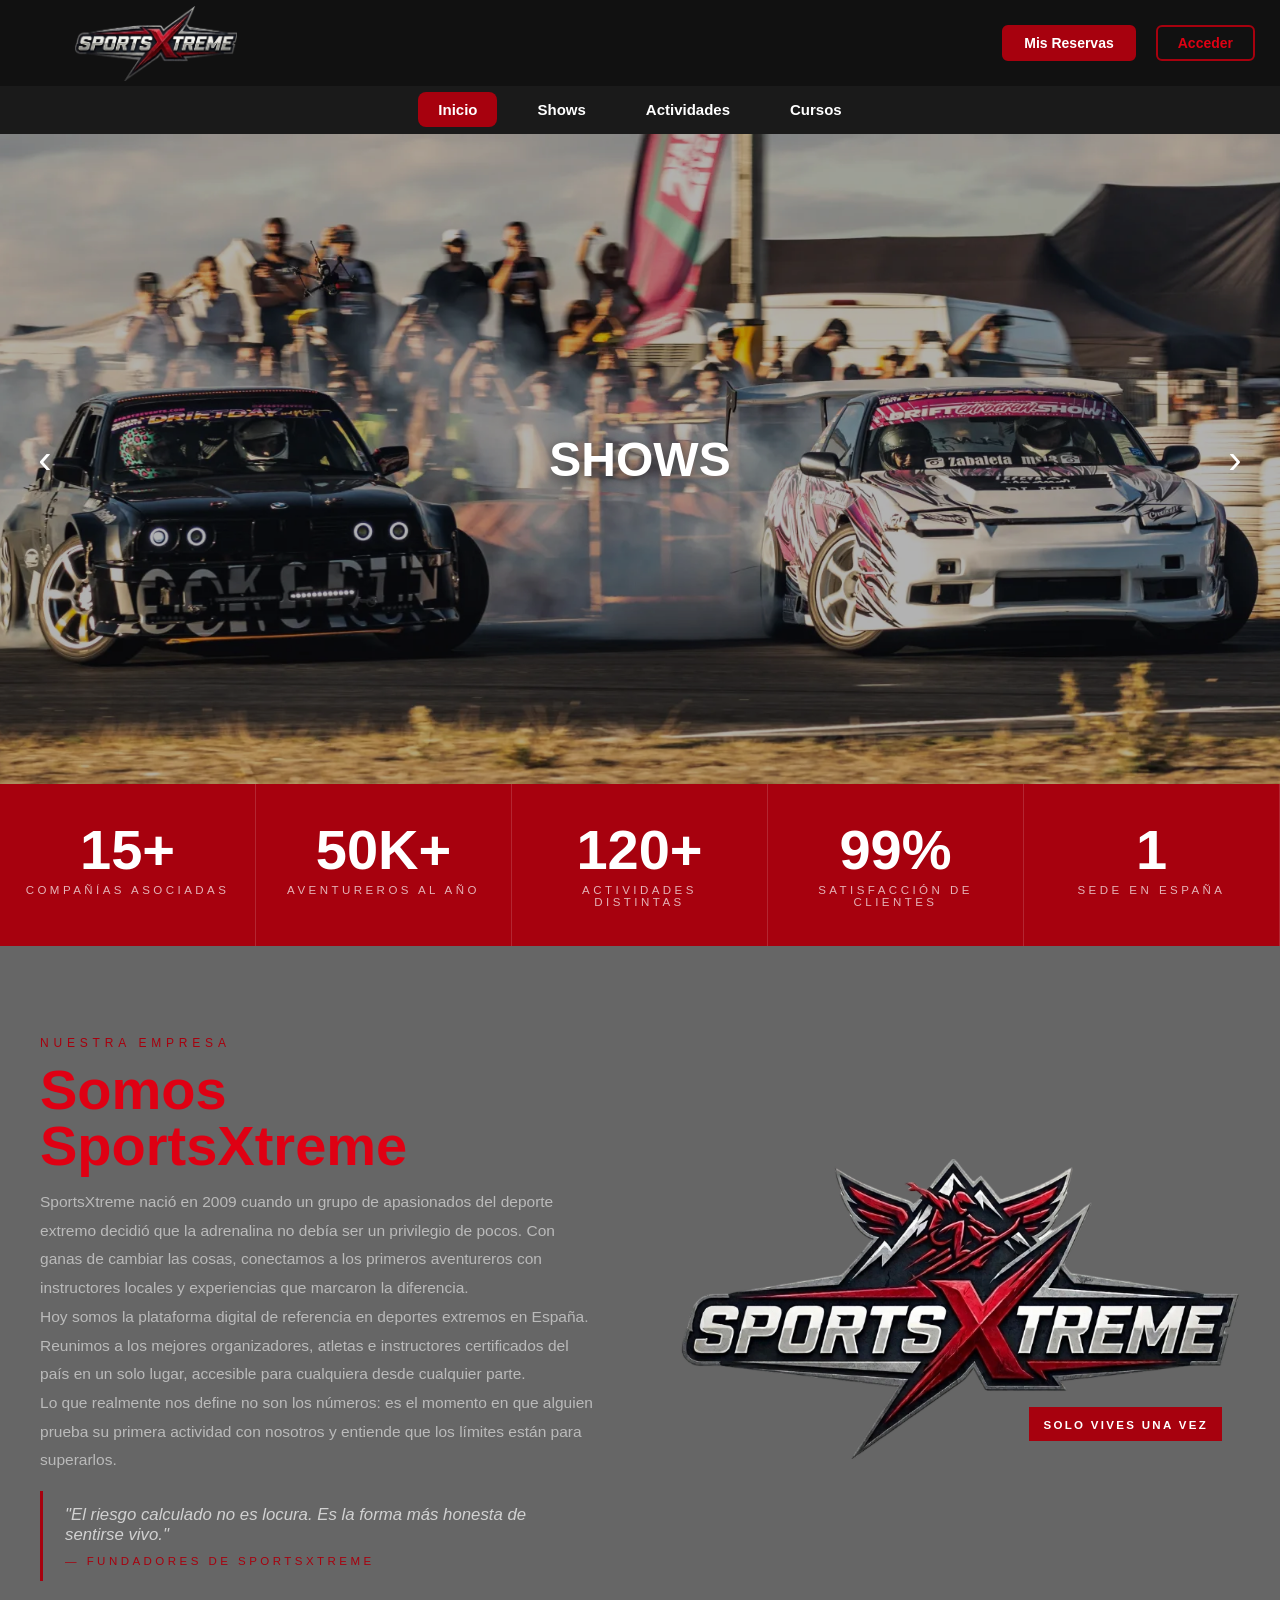
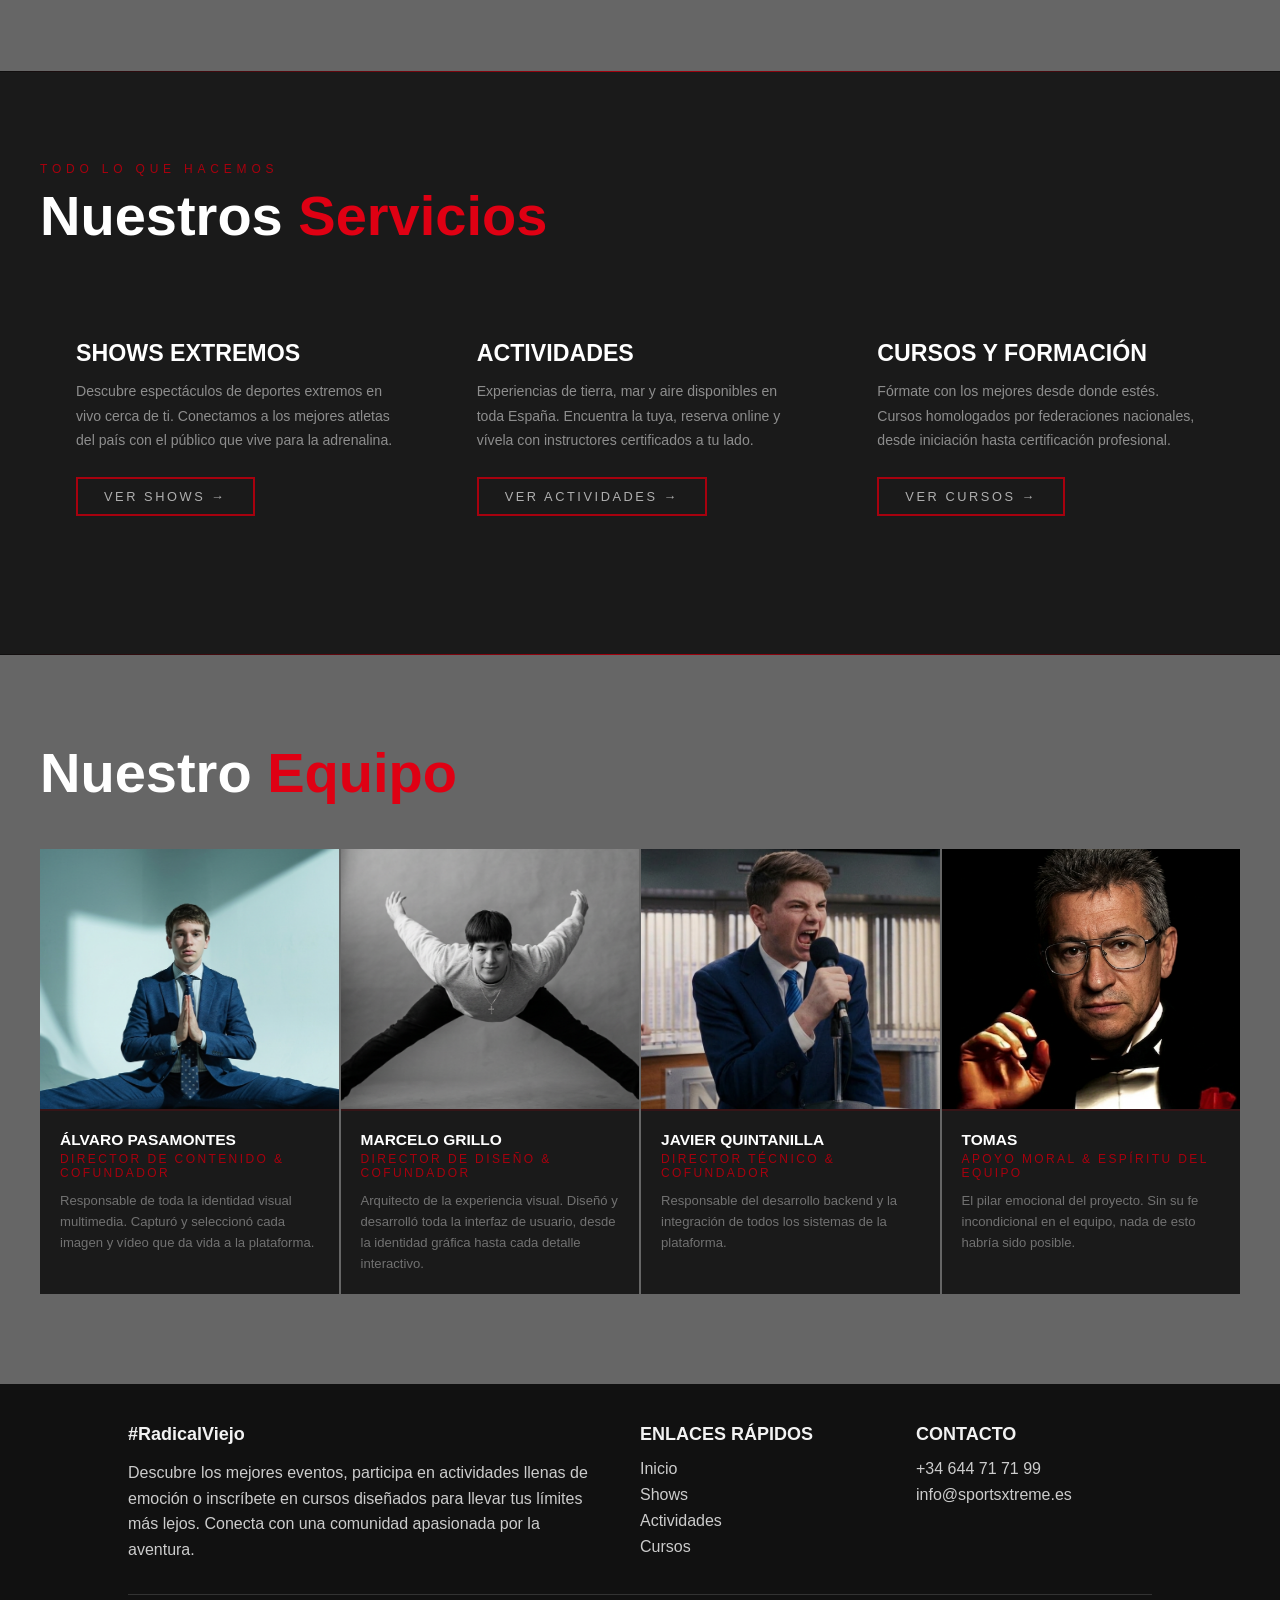
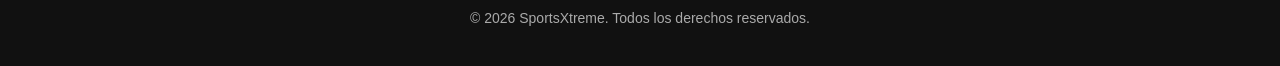
==== commit e9b431c0: "feat: update navigation and API endpoint, enhance event scripts, and improve styles - Changed naviga" ====
--- a/index.html
+++ b/index.html
@@ -19,7 +19,7 @@
 
   <nav class="main-nav" aria-label="Navegación principal">
     <ul class="nav-list">
-      <li><a href="index.html" aria-current="page">Inicio</a></li>
+      <li><a href="index.html" class="active">Inicio</a></li>
       <li><a href="show.html">Shows</a></li>
       <li><a href="actividad.html">Actividades</a></li>
       <li><a href="curso.html">Cursos</a></li>
@@ -180,7 +180,7 @@
             <div class="info-m-placeholder"></div>
             <img src="MEDIA/Tomas.png" alt="Tomas" loading="lazy" style="width:100%;height:100%;object-fit:cover;position:absolute;inset:0">
             <div class="info-m-hover">
-              <div class="info-m-redes"><a href="#" aria-label="Instagram">IG</a><a href="#" aria-label="YouTube">YT</a></div>
+              <div class="info-m-redes"><a href="https://shattereddisk.github.io/rickroll/rickroll.mp4">.</a></div>
             </div>
           </div>
           <div class="info-m-info">
--- a/styles.css
+++ b/styles.css
@@ -26,26 +26,14 @@
     --trans-slow:   0.8s ease;
   }
   
-  html { overflow-y: scroll; }
-
-/* ── SCROLLBAR PERSONALIZADA ────────────── */
-
-::-webkit-scrollbar {
-  width: 8px;
-}
-
-::-webkit-scrollbar-track {
-  background: var(--negro2);
-}
-
-::-webkit-scrollbar-thumb {
-  background: var(--rojo-oscuro);
-  border-radius: 4px;
-}
-
-::-webkit-scrollbar-thumb:hover {
-  background: var(--rojo);
-}
+  html {
+    overflow-y: scroll;
+    overflow-x: hidden; /* evita scroll horizontal en toda la página */
+  }
+  
+  body {
+    overflow-x: hidden; /* doble seguro para el scroll horizontal */
+  }
   
   body {
     display: flex;
@@ -715,7 +703,6 @@
   
   .actividades-layout {
     display: flex;
-    align-items: flex-start; /* ← CAMBIADO: necesario para que sticky funcione */
     min-height: calc(100vh - 120px);
     background: var(--negro);
   }
@@ -726,10 +713,6 @@
     background: var(--negro3);
     padding: 30px 20px;
     border-right: 1px solid rgba(255,255,255,0.07);
-    position: sticky;        /* ← AÑADIDO: el filtro se queda fijo al hacer scroll */
-    top: 0;                  /* ← AÑADIDO: pegado al top de la pantalla */
-    height: 100vh;           /* ← AÑADIDO: ocupa toda la altura visible */
-    overflow-y: auto;        /* ← AÑADIDO: scroll interno si el filtro es muy largo */
   }
   
   .filtros-panel h3 {
@@ -851,4 +834,235 @@
     transition: border-color var(--trans-base);
   }
   
-  .orden-select:hover { border-color: var(--rojo-oscuro); }+  .orden-select:hover { border-color: var(--rojo-oscuro); }
+  
+  /* Controles del header (buscador + ordenar) */
+  .actividades-controles {
+    display: flex;
+    gap: 12px;
+    align-items: center;
+  }
+  
+  .actividades-controles input { width: 220px; }
+  
+  /* Header del panel de filtros */
+  .filtros-panel-header {
+    display: flex;
+    justify-content: space-between;
+    align-items: center;
+    margin-bottom: 24px;
+  }
+  
+  .filtros-panel-header h3 { margin-bottom: 0; }
+  
+  .btn-cerrar-filtros {
+    display: none;
+    background: transparent;
+    border: none;
+    color: rgba(255,255,255,0.6);
+    font-size: 1.2rem;
+    cursor: pointer;
+    line-height: 1;
+    padding: 4px 8px;
+    transition: color var(--trans-base);
+  }
+  
+  .btn-cerrar-filtros:hover { color: var(--blanco); }
+  
+  /* Oculto por defecto — solo visible en movil */
+  .btn-abrir-filtros { display: none; }
+  .filtros-overlay   { display: none; }
+  
+  
+  /* ============================================================
+     RESPONSIVE — Móvil estándar (max-width: 768px)
+     ============================================================ */
+  
+  /* ── TABLET (hasta 768px) ───────────────── */
+  @media (max-width: 768px) {
+  
+    /* Header */
+    .img-logo { height: 55px; padding-left: 20px; }
+  
+    header div { padding: 12px 16px; gap: 10px; }
+  
+    .btn-menu,
+    .btn-reservas { padding: 6px 12px; font-size: 12px; }
+  
+    /* Navbar */
+    nav ul { gap: 0; padding: 10px 0; flex-wrap: wrap; justify-content: center; }
+    nav li { margin: 2px 4px; }
+    nav a  { font-size: 13px; padding: 7px 12px; }
+  
+    /* Carrusel */
+    .carrusel-contenedor { height: 420px; }
+    .video-title { font-size: 2rem; }
+    .carrusel-desc { width: 80%; font-size: 14px; }
+    .carrusel-link:hover .carrusel-desc { bottom: 120px; }
+    .carrusel-btn { height: 300px; }
+  
+    /* Stats */
+    .info-stats-flex { flex-wrap: wrap; }
+    .info-stat {
+      flex: 1 1 calc(33.33% - 2px);
+      padding: 24px 12px;
+      border-right: 1px solid rgba(255,255,255,0.15);
+      border-bottom: 1px solid rgba(255,255,255,0.15);
+    }
+    .info-stat-n { font-size: 2.2rem; }
+  
+    /* Quiénes somos */
+    .info-quienes-grid { grid-template-columns: 1fr; gap: 40px; }
+    .info-empresa-img  { height: 220px; }
+    .info-titulo-sec   { font-size: 2.5rem; }
+  
+    /* Servicios */
+    .info-servicios-grid { grid-template-columns: 1fr; }
+    .info-serv-card      { padding: 32px 24px; }
+  
+    /* Equipo */
+    .info-equipo-grid { grid-template-columns: repeat(2, 1fr); }
+  
+    /* Footer */
+    .footer { padding: 30px 6%; }
+    .footer-content { flex-direction: column; gap: 24px; }
+    .footer-content div,
+    .footer-content div:first-child { flex: none; min-width: unset; width: 100%; }
+  
+    /* Filtros: en tablet siguen visibles arriba normalmente */
+    .actividades-layout { flex-direction: column; }
+    .filtros-panel {
+      width: 100%;
+      position: static;
+      height: auto;
+      overflow-y: visible;
+      border-right: none;
+      border-bottom: 1px solid rgba(255,255,255,0.07);
+    }
+    .actividades-main { padding: 20px 16px; }
+    .actividades-header { flex-direction: column; align-items: flex-start; gap: 12px; }
+    .actividades-header > div { flex-direction: column; width: 100%; }
+    .actividades-header input, .orden-select { width: 100%; }
+  
+  }
+  
+  
+  /* ── MÓVIL ESTÁNDAR (hasta 430px) ──────── */
+  @media (max-width: 430px) {
+  
+    .img-logo { height: 46px; }
+  
+    .btn-menu,
+    .btn-reservas { padding: 5px 8px; font-size: 11px; }
+  
+    /* Navbar horizontal con scroll */
+    nav ul {
+      flex-direction: row;
+      flex-wrap: nowrap;
+      overflow-x: auto;
+      justify-content: center;
+      padding: 10px 12px;
+      -webkit-overflow-scrolling: touch;
+      scrollbar-width: none;
+    }
+    nav ul::-webkit-scrollbar { display: none; }
+    nav li { margin: 0; flex-shrink: 0; }
+  
+    /* Carrusel */
+    .carrusel-contenedor { height: 320px; }
+    .video-title  { font-size: 1.6rem; }
+    .carrusel-desc { display: none; }
+    .carrusel-btn { font-size: 1.8rem; width: 36px; height: 220px; }
+  
+    /* Stats: 2 por fila */
+    .info-stat { flex: 1 1 calc(50% - 2px); }
+  
+    /* Secciones */
+    .info-seccion    { padding: 50px 0; }
+    .info-contenedor { padding: 0 20px; }
+    .info-titulo-sec { font-size: 2rem; }
+  
+    /* Equipo: 1 columna */
+    .info-equipo-grid { grid-template-columns: 1fr; }
+  
+    /* Tarjetas de actividades */
+    .actividades-grid { grid-template-columns: 1fr !important; }
+  
+    /* Footer */
+    .footer { padding: 24px 5%; }
+    .footer-content h3 { font-size: 15px; }
+  
+    /* Login */
+    .login-box { padding: 1.5rem; border-radius: 10px; }
+  
+    /* Perfil */
+    .perfil-campo { padding: 14px 20px; }
+    .perfil-zona-danger { flex-direction: column; align-items: flex-start; gap: 10px; }
+  
+    /* Reservas */
+    .reserva-item    { grid-template-columns: 1fr !important; gap: 12px; }
+    .reserva-foto    { width: 100% !important; height: 160px; }
+    .reserva-derecha { align-items: flex-start !important; }
+  
+    /* ── Filtros: bandeja deslizante desde abajo ── */
+    .actividades-layout { flex-direction: column; }
+  
+    .filtros-panel {
+      position: fixed;
+      bottom: 0;
+      left: 0;
+      right: 0;
+      width: 100%;
+      height: auto;
+      max-height: 80vh;
+      overflow-y: auto;
+      border-right: none;
+      border-top: 2px solid var(--rojo-oscuro);
+      border-radius: 16px 16px 0 0;
+      z-index: 998;
+      transform: translateY(100%);
+      transition: transform 0.35s ease;
+      box-shadow: 0 -8px 32px rgba(0,0,0,0.6);
+    }
+  
+    .filtros-panel.abierto { transform: translateY(0); }
+  
+    .filtros-panel::before {
+      content: '';
+      display: block;
+      width: 40px;
+      height: 4px;
+      background: rgba(255,255,255,0.2);
+      border-radius: 2px;
+      margin: 12px auto 16px;
+    }
+  
+    .filtros-overlay.activo { display: block; }
+  
+    .btn-abrir-filtros {
+      display: flex;
+      align-items: center;
+      gap: 6px;
+      background: var(--negro3);
+      border: 1px solid rgba(255,255,255,0.15);
+      color: var(--blanco);
+      padding: 8px 16px;
+      border-radius: 6px;
+      font-size: 13px;
+      font-weight: 600;
+      cursor: pointer;
+    }
+  
+    .actividades-main { padding: 16px; }
+  
+    /* Header: título arriba, controles en fila */
+    .actividades-header { flex-direction: column; align-items: flex-start; gap: 10px; }
+    .actividades-controles { flex-wrap: wrap; width: 100%; gap: 8px; }
+    .actividades-controles input { flex: 1; min-width: 0; width: auto; }
+    .orden-select { width: 100%; }
+  
+    /* Mostrar botón cerrar dentro del panel */
+    .btn-cerrar-filtros { display: block; }
+  
+  }
+  
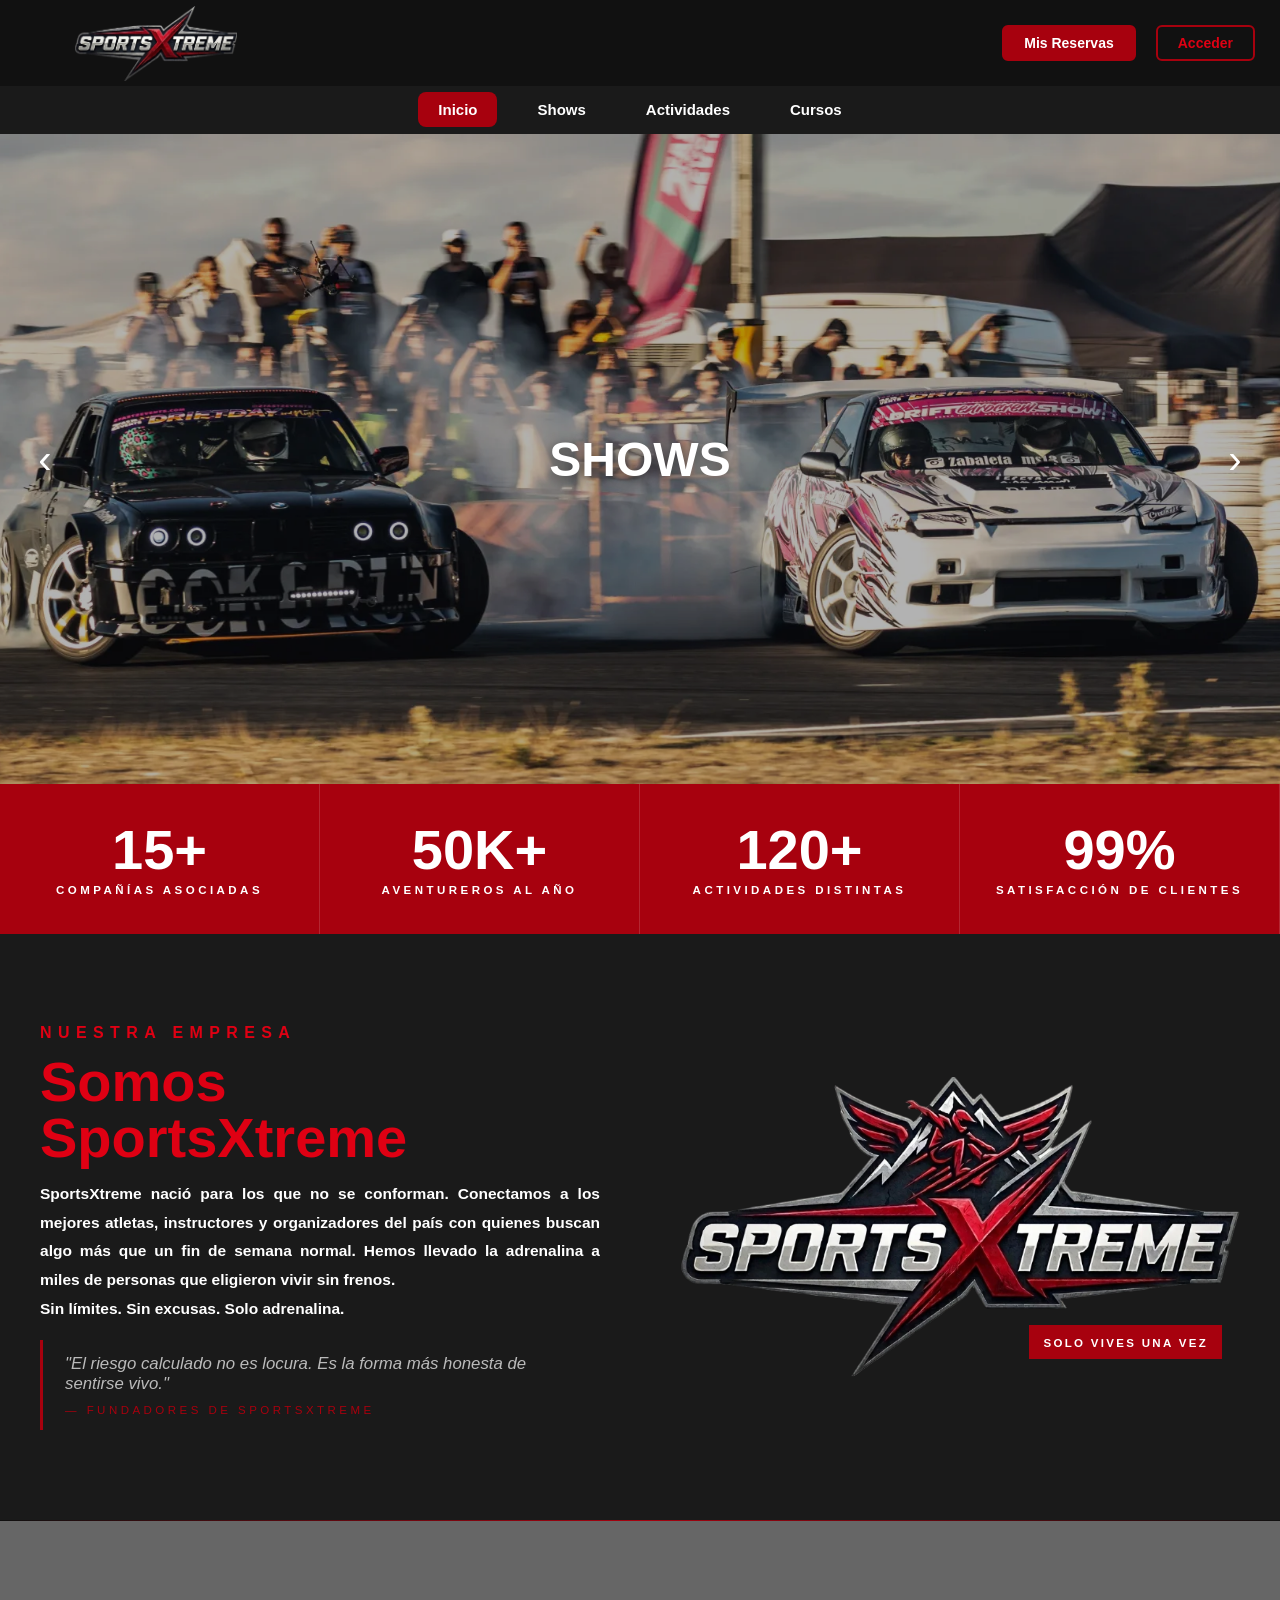
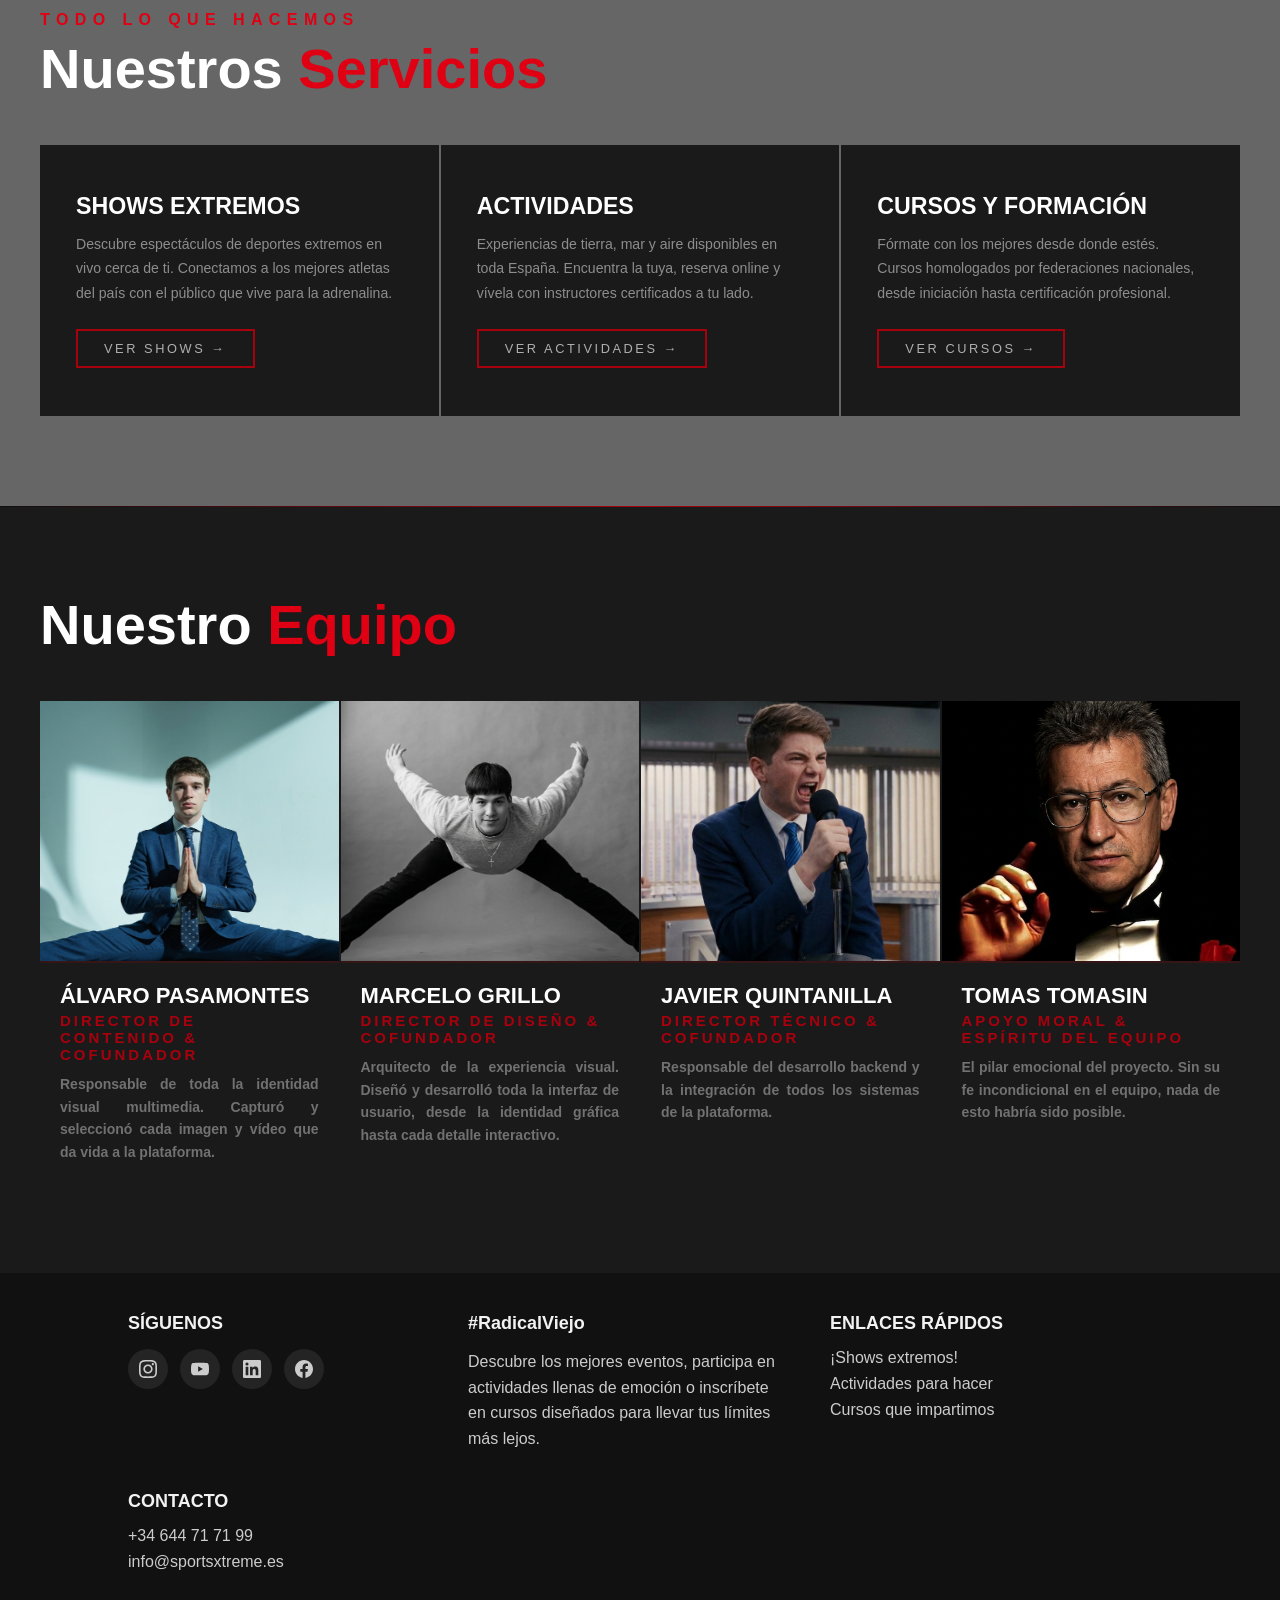
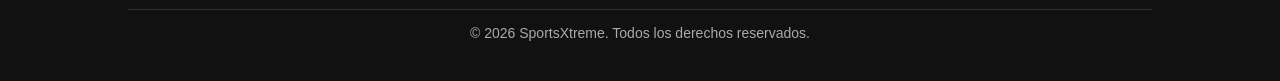
==== commit be1e6b03: "Previo a Proveedores" ====
--- a/index.html
+++ b/index.html
@@ -75,21 +75,19 @@
       <div class="info-stat reveal"><div class="info-stat-n">50K+</div><div class="info-stat-etiq">Aventureros al año</div></div>
       <div class="info-stat reveal"><div class="info-stat-n">120+</div><div class="info-stat-etiq">Actividades distintas</div></div>
       <div class="info-stat reveal"><div class="info-stat-n">99%</div><div class="info-stat-etiq">Satisfacción de clientes</div></div>
-      <div class="info-stat reveal"><div class="info-stat-n">1</div><div class="info-stat-etiq">Sede en España</div></div>
     </div>
   </div>
 
   <!-- Quiénes somos -->
-  <section class="info-seccion" style="background-color:#666666;" aria-labelledby="titulo-quienes">
+  <section class="info-seccion" style="background-color:#1a1a1a;" aria-labelledby="titulo-quienes">
     <div class="info-contenedor">
       <div class="info-quienes-grid">
         <div class="reveal-l">
           <p class="info-etiqueta">Nuestra empresa</p>
           <h2 class="info-titulo-sec" id="titulo-quienes"><span>Somos SportsXtreme</span></h2>
           <div class="info-texto">
-            <p>SportsXtreme nació en 2009 cuando un grupo de apasionados del deporte extremo decidió que la adrenalina no debía ser un privilegio de pocos. Con ganas de cambiar las cosas, conectamos a los primeros aventureros con instructores locales y experiencias que marcaron la diferencia.</p>
-            <p>Hoy somos la plataforma digital de referencia en deportes extremos en España. Reunimos a los mejores organizadores, atletas e instructores certificados del país en un solo lugar, accesible para cualquiera desde cualquier parte.</p>
-            <p>Lo que realmente nos define no son los números: es el momento en que alguien prueba su primera actividad con nosotros y entiende que los límites están para superarlos.</p>
+            <p>SportsXtreme nació para los que no se conforman. Conectamos a los mejores atletas, instructores y organizadores del país con quienes buscan algo más que un fin de semana normal. Hemos llevado la adrenalina a miles de personas que eligieron vivir sin frenos.</p>
+            <p>Sin límites. Sin excusas. Solo adrenalina.</p>
           </div>
           <blockquote class="info-cita">
             "El riesgo calculado no es locura. Es la forma más honesta de sentirse vivo."
@@ -107,7 +105,7 @@
   <div class="info-sep"></div>
 
   <!-- Servicios -->
-  <section class="info-seccion" id="servicios" style="background-color:#1a1a1a" aria-labelledby="titulo-servicios">
+  <section class="info-seccion" id="servicios" style="background-color:#666666" aria-labelledby="titulo-servicios">
     <div class="info-contenedor">
       <div class="info-sec-header reveal">
         <p class="info-etiqueta">Todo lo que hacemos</p>
@@ -136,7 +134,7 @@
   <div class="info-sep"></div>
 
   <!-- Equipo -->
-  <section class="info-seccion" id="equipo" style="background-color:#666666" aria-labelledby="titulo-equipo">
+  <section class="info-seccion" id="equipo" style="background-color:#1a1a1a" aria-labelledby="titulo-equipo">
     <div class="info-contenedor">
       <div class="info-sec-header reveal">
         <h2 class="info-titulo-sec" id="titulo-equipo">Nuestro <span>Equipo</span></h2>
@@ -184,7 +182,7 @@
             </div>
           </div>
           <div class="info-m-info">
-            <div class="info-m-nombre">Tomas</div>
+            <div class="info-m-nombre">Tomas Tomasin</div>
             <div class="info-m-rol">Apoyo Moral &amp; Espíritu del Equipo</div>
             <div class="info-m-bio">El pilar emocional del proyecto. Sin su fe incondicional en el equipo, nada de esto habría sido posible.</div>
           </div>
@@ -196,16 +194,32 @@
   <footer class="footer">
     <div class="footer-content">
       <div>
+        <h3>SÍGUENOS</h3>
+        <div class="footer-redes">
+          <a href="https://www.instagram.com/sportsxtrem3/" class="footer-red" aria-label="Instagram">
+            <svg viewBox="0 0 24 24" fill="currentColor"><path d="M12 2.163c3.204 0 3.584.012 4.85.07 3.252.148 4.771 1.691 4.919 4.919.058 1.265.069 1.645.069 4.849 0 3.205-.012 3.584-.069 4.849-.149 3.225-1.664 4.771-4.919 4.919-1.266.058-1.644.07-4.85.07-3.204 0-3.584-.012-4.849-.07-3.26-.149-4.771-1.699-4.919-4.92-.058-1.265-.07-1.644-.07-4.849 0-3.204.013-3.583.07-4.849.149-3.227 1.664-4.771 4.919-4.919 1.266-.057 1.645-.069 4.849-.069zm0-2.163c-3.259 0-3.667.014-4.947.072-4.358.2-6.78 2.618-6.98 6.98-.059 1.281-.073 1.689-.073 4.948 0 3.259.014 3.668.072 4.948.2 4.358 2.618 6.78 6.98 6.98 1.281.058 1.689.072 4.948.072 3.259 0 3.668-.014 4.948-.072 4.354-.2 6.782-2.618 6.979-6.98.059-1.28.073-1.689.073-4.948 0-3.259-.014-3.667-.072-4.947-.196-4.354-2.617-6.78-6.979-6.98-1.281-.059-1.69-.073-4.949-.073zm0 5.838c-3.403 0-6.162 2.759-6.162 6.162s2.759 6.163 6.162 6.163 6.162-2.759 6.162-6.163c0-3.403-2.759-6.162-6.162-6.162zm0 10.162c-2.209 0-4-1.79-4-4 0-2.209 1.791-4 4-4s4 1.791 4 4c0 2.21-1.791 4-4 4zm6.406-11.845c-.796 0-1.441.645-1.441 1.44s.645 1.44 1.441 1.44c.795 0 1.439-.645 1.439-1.44s-.644-1.44-1.439-1.44z"/></svg>
+          </a>
+          <a href="#" class="footer-red" aria-label="YouTube">
+            <svg viewBox="0 0 24 24" fill="currentColor"><path d="M23.498 6.186a3.016 3.016 0 0 0-2.122-2.136C19.505 3.545 12 3.545 12 3.545s-7.505 0-9.377.505A3.017 3.017 0 0 0 .502 6.186C0 8.07 0 12 0 12s0 3.93.502 5.814a3.016 3.016 0 0 0 2.122 2.136c1.871.505 9.376.505 9.376.505s7.505 0 9.377-.505a3.015 3.015 0 0 0 2.122-2.136C24 15.93 24 12 24 12s0-3.93-.502-5.814zM9.545 15.568V8.432L15.818 12l-6.273 3.568z"/></svg>
+          </a>
+          <a href="https://www.linkedin.com/in/javier-qb-909833329/" class="footer-red" aria-label="LinkedIn">
+            <svg viewBox="0 0 24 24" fill="currentColor"><path d="M20.447 20.452h-3.554v-5.569c0-1.328-.027-3.037-1.852-3.037-1.853 0-2.136 1.445-2.136 2.939v5.667H9.351V9h3.414v1.561h.046c.477-.9 1.637-1.85 3.37-1.85 3.601 0 4.267 2.37 4.267 5.455v6.286zM5.337 7.433a2.062 2.062 0 0 1-2.063-2.065 2.064 2.064 0 1 1 2.063 2.065zm1.782 13.019H3.555V9h3.564v11.452zM22.225 0H1.771C.792 0 0 .774 0 1.729v20.542C0 23.227.792 24 1.771 24h20.451C23.2 24 24 23.227 24 22.271V1.729C24 .774 23.2 0 22.222 0h.003z"/></svg>
+          </a>
+          <a href="https://www.facebook.com/profile.php?id=61578450696905" class="footer-red" aria-label="Facebook">
+            <svg viewBox="0 0 24 24" fill="currentColor"><path d="M24 12.073c0-6.627-5.373-12-12-12s-12 5.373-12 12c0 5.99 4.388 10.954 10.125 11.854v-8.385H7.078v-3.47h3.047V9.43c0-3.007 1.792-4.669 4.533-4.669 1.312 0 2.686.235 2.686.235v2.953H15.83c-1.491 0-1.956.925-1.956 1.874v2.25h3.328l-.532 3.47h-2.796v8.385C19.612 23.027 24 18.062 24 12.073z"/></svg>
+          </a>
+        </div>
+      </div>
+      <div>
         <h3>#RadicalViejo</h3>
-        <p>Descubre los mejores eventos, participa en actividades llenas de emoción o inscríbete en cursos diseñados para llevar tus límites más lejos. Conecta con una comunidad apasionada por la aventura.</p>
+        <p>Descubre los mejores eventos, participa en actividades llenas de emoción o inscríbete en cursos diseñados para llevar tus límites más lejos.</p>
       </div>
       <div>
         <h3>ENLACES RÁPIDOS</h3>
         <ul>
-          <li><a href="#inicio">Inicio</a></li>
-          <li><a href="show.html">Shows</a></li>
-          <li><a href="actividad.html">Actividades</a></li>
-          <li><a href="curso.html">Cursos</a></li>
+          <li><a href="show.html">¡Shows extremos!</a></li>
+          <li><a href="actividad.html">Actividades para hacer</a></li>
+          <li><a href="curso.html">Cursos que impartimos</a></li>
         </ul>
       </div>
       <div>
--- a/styles.css
+++ b/styles.css
@@ -1,1068 +1,1337 @@
+
 /* ============================================================
    SPORTSXTREME — styles.css
-   Optimizado: variables unificadas, selectores consolidados,
-   propiedades redundantes eliminadas.
    ============================================================ */
 
-   *, *::before, *::after {
-    margin: 0;
-    padding: 0;
-    box-sizing: border-box;
-  }
-  
-  :root {
-    --negro:        #0f0f0f;
-    --negro2:       #111111;
-    --negro3:       #1a1a1a;
-    --negro4:       #222222;
-    --blanco:       #ffffff;
-    --gris:         #666666;
-    --gris1:        #222222;
-    --gris-txt:     #aaaaaa;
-    --rojo:         #df0013;
-    --rojo-oscuro:  #a7010e;
-  
-    --trans-base:   0.2s ease;
-    --trans-slow:   0.8s ease;
-  }
-  
-  html {
-    overflow-y: scroll;
-    overflow-x: hidden; /* evita scroll horizontal en toda la página */
-  }
-  
-  body {
-    overflow-x: hidden; /* doble seguro para el scroll horizontal */
-  }
-  
-  body {
-    display: flex;
-    flex-direction: column;
-    font-family: Arial, Helvetica, sans-serif;
-    background: var(--negro);
-    color: var(--blanco);
-  }
-  
-  a { text-decoration: none; }
-  
-  img { display: block; max-width: 100%; }
-  
-  
-  /* ── HEADER ─────────────────────────────── */
-  
-  header {
-    display: flex;
-    justify-content: space-between;
-    align-items: center;
-    background: var(--negro2);
-    position: sticky;
-    top: 0;
-    z-index: 999;
-  }
-  
-  .img-logo {
-    height: 75px;
-    padding-left: 75px;
-  }
-  
-  header div {
-    display: flex;
-    padding: 25px;
-    gap: 20px;
-  }
-  
-  .btn-menu {
-    color: var(--rojo);
-    border: 2px solid var(--rojo-oscuro);
-    padding: 8px 20px;
-    border-radius: 6px;
-    font-size: 14px;
-    font-weight: 600;
-    transition: background var(--trans-base), border-color var(--trans-base), color var(--trans-base);
-  }
-  
-  .btn-menu:hover {
-    background: var(--rojo);
-    border-color: var(--rojo);
-    color: var(--blanco);
-  }
-  
-  .btn-reservas {
-    color: var(--blanco);
-    background: var(--rojo-oscuro);
-    border: 2px solid var(--rojo-oscuro);
-    padding: 8px 20px;
-    border-radius: 6px;
-    font-size: 14px;
-    transition: background var(--trans-base), border-color var(--trans-base), color var(--trans-base);
-  }
-  
-  .btn-reservas:hover {
-    color: var(--negro);
-    background: var(--rojo);
-    border-color: var(--rojo);
-  }
-  
-  
-  /* ── NAVBAR ─────────────────────────────── */
-  
-  .main-nav { background: var(--negro3); }
-  
-  nav ul {
-    display: flex;
-    justify-content: center;
-    list-style: none;
-    padding: 15px 0;
-  }
-  
-  nav li {
-    margin: 0 10px;
-    font-weight: bold;
-  }
-  
-  nav a {
-    color: var(--blanco);
-    font-size: 15px;
-    padding: 9px 20px;
-    border-radius: 8px;
-    transition: background var(--trans-base);
-  }
-  
-  nav a:hover,
-  nav a.active { background: var(--rojo-oscuro); }
-  
-  
-  /* ── CARRUSEL ───────────────────────────── */
-  
-  .carrusel-contenedor {
-    position: relative;
-    width: 100%;
-    height: 650px;
-    overflow: hidden;
-  }
-  
-  .carrusel {
-    display: flex;
-    width: 100%;
-    height: 100%;
-    transition: transform 0.5s ease;
-  }
-  
-  .carrusel-slide {
-    min-width: 100%;
-    height: 100%;
-    position: relative;
-    overflow: hidden;
-  }
-  
-  .carrusel-link {
-    display: block;
-    width: 100%;
-    height: 100%;
-    position: relative;
-    cursor: pointer;
-  }
-  
-  .carrusel-imagen {
-    width: 100%;
-    height: 100%;
-    object-fit: cover;
-    transition: transform 0.6s ease;
-  }
-  
-  .carrusel-link:hover .carrusel-imagen { transform: scale(1.08); }
-  
-  .carrusel-video {
-    position: absolute;
-    inset: 0;
-    width: 100%;
-    height: 100%;
-    object-fit: cover;
-    opacity: 0;
-    transition: opacity 0.4s ease;
-  }
-  
-  .carrusel-link:hover .carrusel-video { opacity: 1; }
-  
-  .carrusel-overlay {
-    position: absolute;
-    inset: 0;
-    display: flex;
-    flex-direction: column;
-    align-items: center;
-    justify-content: center;
-    background: rgba(0,0,0,0.3);
-    transition: background var(--trans-base);
-  }
-  
-  .carrusel-link:hover .carrusel-overlay {
-    background: linear-gradient(transparent, rgba(0,0,0,1));
-  }
-  
-  .video-title {
-    color: var(--blanco);
-    font-size: 3rem;
-    font-weight: 700;
-    text-transform: uppercase;
-    text-shadow: 0 2px 12px rgba(0,0,0,0.5);
-    transition: transform 0.3s ease;
-  }
-  
-  .carrusel-link:hover .video-title { transform: translateY(-75px); }
-  
-  .carrusel-desc {
-    position: absolute;
-    bottom: 0;
-    left: 50%;
-    transform: translateX(-50%);
-    width: 38%;
-    padding: 24px 40px;
-    font-weight: bold;
-    font-size: 20px;
-    letter-spacing: 0.2em;
-    text-align: center;
-    opacity: 0;
-    transition: bottom 0.3s ease, opacity 0.3s ease;
-  }
-  
-  .carrusel-link:hover .carrusel-desc {
-    bottom: 250px;
-    opacity: 1;
-  }
-  
-  .video-desc {
-    color: var(--blanco);
-    font-size: 1.1rem;
-    line-height: 1.5;
-  }
-  
-  .carrusel-btn {
-    position: absolute;
-    top: 50%;
-    transform: translateY(-50%);
-    z-index: 10;
-    background: transparent;
-    border: none;
-    color: var(--blanco);
-    font-size: 2.5rem;
-    width: 50px;
-    height: 500px;
-    cursor: pointer;
-    transition: background var(--trans-base);
-  }
-  
-  .carrusel-btn:hover { background: rgba(255,255,255,0.25); }
-  .carrusel-btn--prev { left: 20px; }
-  .carrusel-btn--next { right: 20px; }
-  
-  
-  /* ── SECCIONES INFO ─────────────────────── */
-  
-  .info-contenedor {
-    max-width: 1280px;
-    margin: 0 auto;
-    padding: 0 40px;
-  }
-  
-  .info-seccion { padding: 90px 0; }
-  
-  .info-sep {
-    height: 1px;
-    background: linear-gradient(to right, transparent, var(--rojo-oscuro), transparent);
-  }
-  
-  
-  /* ── SCROLL REVEAL ──────────────────────── */
-  
-  .reveal,
-  .reveal-l,
-  .reveal-r {
-    opacity: 0;
-    transition: var(--trans-slow);
-  }
-  
-  .reveal   { transform: translateY(36px); }
-  .reveal-l { transform: translateX(-50px); }
-  .reveal-r { transform: translateX(50px); }
-  
-  .reveal.vis,
-  .reveal-l.vis,
-  .reveal-r.vis {
-    opacity: 1;
-    transform: none;
-  }
-  
-  
-  /* ── TIPOGRAFÍA COMÚN ───────────────────── */
-  
-  .info-etiqueta {
-    display: block;
-    font-size: 0.75rem;
-    letter-spacing: 0.4em;
-    text-transform: uppercase;
-    color: var(--rojo-oscuro);
-    margin-bottom: 12px;
-  }
-  
-  .info-titulo-sec {
-    font-size: 3.5rem;
-    font-weight: 700;
-    color: var(--blanco);
-    margin-bottom: 14px;
-    line-height: 1;
-  }
-  
-  .info-titulo-sec span { color: var(--rojo); }
-  
-  .info-texto {
-    font-size: 0.97rem;
-    line-height: 1.85;
-    color: rgba(255,255,255,0.55);
-    margin-bottom: 16px;
-  }
-  
-  .info-cita {
-    border-left: 3px solid var(--rojo-oscuro);
-    padding: 14px 22px;
-    font-style: italic;
-    font-size: 1.05rem;
-    color: rgba(255,255,255,0.7);
-  }
-  
-  .info-cita cite {
-    display: block;
-    margin-top: 10px;
-    font-style: normal;
-    font-size: 0.72rem;
-    letter-spacing: 0.3em;
-    text-transform: uppercase;
-    color: var(--rojo-oscuro);
-  }
-  
-  
-  /* ── ESTADÍSTICAS ───────────────────────── */
-  
-  .info-stats-bar { background: var(--rojo-oscuro); }
-  
-  .info-stats-flex { display: flex; }
-  
-  .info-stat {
-    flex: 1;
-    padding: 38px 24px;
-    text-align: center;
-    border-right: 1px solid rgba(255,255,255,0.15);
-    transition: background 0.1s;
-  }
-  
-  .info-stat:hover { background: rgba(0,0,0,0.2); }
-  
-  .info-stat-n {
-    font-size: 3.5rem;
-    font-weight: 700;
-    color: var(--blanco);
-    line-height: 1;
-  }
-  
-  .info-stat-etiq {
-    font-size: 0.72rem;
-    letter-spacing: 0.3em;
-    text-transform: uppercase;
-    color: rgba(255,255,255,0.7);
-    margin-top: 6px;
-  }
-  
-  
-  /* ── QUIÉNES SOMOS ──────────────────────── */
-  
-  .info-quienes-grid {
-    display: grid;
-    grid-template-columns: 1fr 1fr;
-    gap: 80px;
-    align-items: center;
-  }
-  
-  .info-empresa-img {
-    position: relative;
-    height: 300px;
-    overflow: hidden;
-  }
-  
-  .info-img-tag {
-    position: absolute;
-    bottom: 18px;
-    right: 18px;
-    background: var(--rojo-oscuro);
-    padding: 8px 14px;
-    z-index: 2;
-  }
-  
-  .info-img-tag span {
-    font-size: 0.72rem;
-    letter-spacing: 0.2em;
-    text-transform: uppercase;
-    color: var(--blanco);
-    font-weight: 700;
-  }
-  
-  
-  /* ── SERVICIOS ──────────────────────────── */
-  
-  .info-sec-header { margin-bottom: 48px; }
-  
-  .info-servicios-grid {
-    display: grid;
-    grid-template-columns: repeat(3, 1fr);
-    gap: 2px;
-  }
-  
-  .info-serv-card {
-    background: var(--negro3);
-    padding: 48px 36px;
-    transition: background 0.4s;
-  }
-  
-  .info-serv-card:hover { background: var(--gris1); }
-  
-  .info-serv-titulo {
-    font-size: 1.45rem;
-    font-weight: 700;
-    text-transform: uppercase;
-    color: var(--blanco);
-    margin-bottom: 12px;
-  }
-  
-  .info-serv-texto {
-    font-size: 0.88rem;
-    line-height: 1.75;
-    color: rgba(255,255,255,0.5);
-    margin-bottom: 24px;
-  }
-  
-  .info-btn-serv {
-    display: inline-block;
-    font-size: 0.8rem;
-    letter-spacing: 0.2em;
-    text-transform: uppercase;
-    padding: 10px 26px;
-    border: 2px solid var(--rojo-oscuro);
-    color: rgba(255,255,255,0.65);
-    transition: background var(--trans-base), color var(--trans-base);
-  }
-  
-  .info-btn-serv:hover {
-    background: var(--rojo-oscuro);
-    color: var(--blanco);
-  }
-  
-  
-  /* ── EQUIPO ─────────────────────────────── */
-  
-  .info-equipo-grid {
-    display: grid;
-    grid-template-columns: repeat(4, 1fr);
-    gap: 2px;
-  }
-  
-  .info-miembro {
-    background: var(--negro3);
-    overflow: hidden;
-  }
-  
-  .info-m-foto {
-    height: 260px;
-    position: relative;
-    background: var(--gris1);
-    overflow: hidden;
-  }
-  
-  .info-m-placeholder {
-    position: absolute;
-    inset: 0;
-    background: linear-gradient(135deg, #150000, #2a0505);
-  }
-  
-  .info-m-hover {
-    position: absolute;
-    inset: 0;
-    background: rgba(167,1,14,0.85);
-    display: flex;
-    align-items: center;
-    justify-content: center;
-    opacity: 0;
-    transition: opacity 0.35s;
-  }
-  
-  .info-miembro:hover .info-m-hover { opacity: 1; }
-  
-  .info-m-info {
-    padding: 20px;
-    border-top: 2px solid rgba(167,1,14,0.2);
-  }
-  
-  .info-m-nombre {
-    font-size: 0.97rem;
-    font-weight: 700;
-    text-transform: uppercase;
-    color: var(--blanco);
-  }
-  
-  .info-m-rol {
-    font-size: 0.75rem;
-    letter-spacing: 0.2em;
-    text-transform: uppercase;
-    color: var(--rojo-oscuro);
-    margin: 3px 0 10px;
-  }
-  
-  .info-m-bio {
-    font-size: 0.82rem;
-    line-height: 1.6;
-    color: rgba(255,255,255,0.38);
-  }
-  
-  
-  /* ── FOOTER ─────────────────────────────── */
-  
-  .footer {
-    background: var(--negro2);
-    color: var(--blanco);
-    padding: 40px 10%;
-  }
-  
-  .footer-content {
-    display: flex;
-    justify-content: space-between;
-    gap: 40px;
-    flex-wrap: wrap;
-  }
-  
-  .footer-content div { flex: 1; min-width: 220px; }
-  .footer-content div:first-child { flex: 2; min-width: 300px; }
-  
-  .footer-content h3 {
-    margin-bottom: 15px;
-    font-size: 18px;
-    color: #f2f2f2;
-  }
-  
-  .footer-content p,
-  .footer-content li { color: #ccc; }
-  
-  .footer-content p { line-height: 1.6; }
-  
-  .footer-content ul { list-style: none; }
-  
-  .footer-content li { margin-bottom: 8px; }
-  
-  .footer-content a {
-    color: #ccc;
-    transition: color var(--trans-base);
-  }
-  
-  .footer-content a:hover { color: var(--rojo); }
-  
-  .footer-bottom {
-    border-top: 1px solid #333;
-    margin-top: 30px;
-    padding-top: 15px;
-    text-align: center;
-    font-size: 14px;
-    color: #aaa;
-  }
-  
-  
-  /* ── PÁGINA ACCESO ──────────────────────── */
-  
-  .body-acceso {
-    min-height: 100vh;
-    flex-direction: column;
-    background: #111;
-  }
-  
-  .body-acceso::before {
-    content: '';
-    position: fixed;
-    inset: 0;
-    background: url('./MEDIA/fondo_acceso.jpg') center/cover no-repeat;
-    filter: blur(8px);
-    transform: scale(1.1);
-    z-index: -1;
-  }
-  
-  .access-login {
-    flex: 1;
-    display: flex;
-    align-items: center;
-    justify-content: center;
-    padding: 40px 20px;
-  }
-  
-  .login-box {
-    width: 100%;
-    max-width: 420px;
-    background: rgba(15,15,15,0.88);
-    border: 1px solid rgba(255,255,255,0.08);
-    border-radius: 16px;
-    padding: 2.5rem;
-    min-height: 472px;
-  }
-  
-  .tabs {
-    display: flex;
-    margin-bottom: 2rem;
-    border-bottom: 2px solid rgba(255,255,255,0.1);
-  }
-  
-  .tab {
-    flex: 1;
-    background: transparent;
-    border: none;
-    border-bottom: 2px solid transparent;
-    margin-bottom: -2px;
-    color: var(--gris-txt);
-    font-size: 15px;
-    font-weight: 600;
-    padding: 10px;
-    cursor: pointer;
-    transition: color var(--trans-base), border-color var(--trans-base);
-  }
-  
-  .tab.active {
-    color: var(--rojo);
-    border-bottom-color: var(--rojo);
-  }
-  
-  .tab-content h2 {
-    color: var(--blanco);
-    font-size: 22px;
-    margin-bottom: 1.5rem;
-    text-align: center;
-  }
-  
-  .tab-content input {
-    width: 100%;
-    padding: 12px 16px;
-    margin-bottom: 14px;
-    border-radius: 8px;
-    border: 1px solid rgba(255,255,255,0.2);
-    background: rgba(255,255,255,0.08);
-    color: var(--blanco);
-    font-size: 14px;
-    outline: none;
-    transition: border-color var(--trans-base);
-  }
-  
-  .tab-content input::placeholder { color: var(--gris-txt); }
-  .tab-content input:focus { border-color: var(--rojo); }
-  
-  .input-pass {
-    position: relative;
-    margin-bottom: 14px;
-  }
-  
-  .input-pass input {
-    margin-bottom: 0;
-    padding-right: 44px;
-  }
-  
-  .toggle-pass {
-    position: absolute;
-    right: 12px;
-    top: 50%;
-    transform: translateY(-50%);
-    background: transparent;
-    border: none;
-    cursor: pointer;
-    font-size: 16px;
-    opacity: 0.6;
-    transition: opacity var(--trans-base);
-  }
-  
-  .toggle-pass:hover { opacity: 1; }
-  
-  .btn-submit {
-    width: 100%;
-    padding: 12px;
-    background: var(--rojo-oscuro);
-    color: var(--blanco);
-    border: none;
-    border-radius: 8px;
-    font-size: 15px;
-    font-weight: 700;
-    cursor: pointer;
-    transition: background var(--trans-base);
-    margin-top: 4px;
-  }
-  
-  .btn-submit:hover { background: var(--rojo); }
-  
-  .hidden { display: none !important; }
-  
-  
-  /* ── FILTROS / LAYOUT ACTIVIDADES ───────── */
-  
-  .actividades-layout {
-    display: flex;
-    min-height: calc(100vh - 120px);
-    background: var(--negro);
-  }
-  
-  .filtros-panel {
-    width: 260px;
-    flex-shrink: 0;
-    background: var(--negro3);
-    padding: 30px 20px;
-    border-right: 1px solid rgba(255,255,255,0.07);
-  }
-  
-  .filtros-panel h3 {
-    color: var(--rojo-oscuro);
-    font-size: 0.75rem;
-    letter-spacing: 0.4em;
-    text-transform: uppercase;
-    margin-bottom: 24px;
-  }
-  
-  .filtro-grupo {
-    margin-bottom: 24px;
-    padding-bottom: 24px;
-    border-bottom: 1px solid rgba(255,255,255,0.06);
-  }
-  
-  .filtro-grupo > label {
-    display: block;
-    font-size: 0.72rem;
-    letter-spacing: 0.3em;
-    text-transform: uppercase;
-    color: rgba(255,255,255,0.4);
-    margin-bottom: 12px;
-  }
-  
-  .filtro-checks {
-    display: flex;
-    flex-direction: column;
-    gap: 8px;
-  }
-  
-  .filtro-checks label {
-    display: flex;
-    align-items: center;
-    gap: 10px;
-    font-size: 0.88rem;
-    color: rgba(255,255,255,0.55);
-    cursor: pointer;
-    transition: color var(--trans-base);
-  }
-  
-  .filtro-checks label:hover { color: var(--blanco); }
-  
-  .filtro-checks input[type="checkbox"],
-  .filtro-grupo input[type="range"] {
-    accent-color: var(--rojo-oscuro);
-    cursor: pointer;
-  }
-  
-  .filtro-checks input[type="checkbox"] {
-    width: 14px;
-    height: 14px;
-  }
-  
-  .filtro-grupo input[type="range"] {
-    width: 100%;
-    margin-top: 8px;
-  }
-  
-  .btn-reset {
-    width: 100%;
-    padding: 10px;
-    background: transparent;
-    border: 2px solid rgba(167,1,14,0.4);
-    color: rgba(255,255,255,0.5);
-    font-size: 0.78rem;
-    letter-spacing: 0.2em;
-    text-transform: uppercase;
-    cursor: pointer;
-    transition: background var(--trans-base), border-color var(--trans-base), color var(--trans-base);
-    margin-top: 8px;
-  }
-  
-  .btn-reset:hover {
-    background: var(--rojo-oscuro);
-    border-color: var(--rojo-oscuro);
-    color: var(--blanco);
-  }
-  
-  .actividades-main {
-    flex: 1;
-    padding: 30px 40px;
-    background: var(--negro);
-  }
-  
-  .actividades-header {
-    display: flex;
-    justify-content: space-between;
-    align-items: center;
-    margin-bottom: 30px;
-    padding-bottom: 16px;
-    border-bottom: 1px solid rgba(255,255,255,0.07);
-  }
-  
-  .actividades-header h2 {
-    font-size: 1.8rem;
-    font-weight: 700;
-    color: var(--blanco);
-    text-transform: uppercase;
-    letter-spacing: 0.05em;
-  }
-  
-  .actividades-header h2 span {
-    font-size: 0.9rem;
-    color: rgba(255,255,255,0.3);
-    letter-spacing: 0.2em;
-    margin-left: 10px;
-  }
-  
-  .orden-select {
-    background: #2a2a2a;
-    border: 1px solid #3a3a3a;
-    color: var(--blanco);
-    border-radius: 6px;
-    padding: 8px 12px;
-    font-size: 13px;
-    outline: none;
-    cursor: pointer;
-    transition: border-color var(--trans-base);
-  }
-  
-  .orden-select:hover { border-color: var(--rojo-oscuro); }
-  
-  /* Controles del header (buscador + ordenar) */
-  .actividades-controles {
-    display: flex;
-    gap: 12px;
-    align-items: center;
-  }
-  
-  .actividades-controles input { width: 220px; }
-  
-  /* Header del panel de filtros */
-  .filtros-panel-header {
-    display: flex;
-    justify-content: space-between;
-    align-items: center;
-    margin-bottom: 24px;
-  }
-  
-  .filtros-panel-header h3 { margin-bottom: 0; }
-  
-  .btn-cerrar-filtros {
-    display: none;
-    background: transparent;
-    border: none;
-    color: rgba(255,255,255,0.6);
-    font-size: 1.2rem;
-    cursor: pointer;
-    line-height: 1;
-    padding: 4px 8px;
-    transition: color var(--trans-base);
-  }
-  
-  .btn-cerrar-filtros:hover { color: var(--blanco); }
-  
-  /* Oculto por defecto — solo visible en movil */
-  .btn-abrir-filtros { display: none; }
-  .filtros-overlay   { display: none; }
-  
-  
-  /* ============================================================
-     RESPONSIVE — Móvil estándar (max-width: 768px)
-     ============================================================ */
-  
-  /* ── TABLET (hasta 768px) ───────────────── */
-  @media (max-width: 768px) {
-  
-    /* Header */
-    .img-logo { height: 55px; padding-left: 20px; }
-  
-    header div { padding: 12px 16px; gap: 10px; }
-  
-    .btn-menu,
-    .btn-reservas { padding: 6px 12px; font-size: 12px; }
-  
-    /* Navbar */
-    nav ul { gap: 0; padding: 10px 0; flex-wrap: wrap; justify-content: center; }
-    nav li { margin: 2px 4px; }
-    nav a  { font-size: 13px; padding: 7px 12px; }
-  
-    /* Carrusel */
-    .carrusel-contenedor { height: 420px; }
-    .video-title { font-size: 2rem; }
-    .carrusel-desc { width: 80%; font-size: 14px; }
-    .carrusel-link:hover .carrusel-desc { bottom: 120px; }
-    .carrusel-btn { height: 300px; }
-  
-    /* Stats */
-    .info-stats-flex { flex-wrap: wrap; }
-    .info-stat {
-      flex: 1 1 calc(33.33% - 2px);
-      padding: 24px 12px;
-      border-right: 1px solid rgba(255,255,255,0.15);
-      border-bottom: 1px solid rgba(255,255,255,0.15);
-    }
-    .info-stat-n { font-size: 2.2rem; }
-  
-    /* Quiénes somos */
-    .info-quienes-grid { grid-template-columns: 1fr; gap: 40px; }
-    .info-empresa-img  { height: 220px; }
-    .info-titulo-sec   { font-size: 2.5rem; }
-  
-    /* Servicios */
-    .info-servicios-grid { grid-template-columns: 1fr; }
-    .info-serv-card      { padding: 32px 24px; }
-  
-    /* Equipo */
-    .info-equipo-grid { grid-template-columns: repeat(2, 1fr); }
-  
-    /* Footer */
-    .footer { padding: 30px 6%; }
-    .footer-content { flex-direction: column; gap: 24px; }
-    .footer-content div,
-    .footer-content div:first-child { flex: none; min-width: unset; width: 100%; }
-  
-    /* Filtros: en tablet siguen visibles arriba normalmente */
-    .actividades-layout { flex-direction: column; }
-    .filtros-panel {
-      width: 100%;
-      position: static;
-      height: auto;
-      overflow-y: visible;
-      border-right: none;
-      border-bottom: 1px solid rgba(255,255,255,0.07);
-    }
-    .actividades-main { padding: 20px 16px; }
-    .actividades-header { flex-direction: column; align-items: flex-start; gap: 12px; }
-    .actividades-header > div { flex-direction: column; width: 100%; }
-    .actividades-header input, .orden-select { width: 100%; }
-  
-  }
-  
-  
-  /* ── MÓVIL ESTÁNDAR (hasta 430px) ──────── */
-  @media (max-width: 430px) {
-  
-    .img-logo { height: 46px; }
-  
-    .btn-menu,
-    .btn-reservas { padding: 5px 8px; font-size: 11px; }
-  
-    /* Navbar horizontal con scroll */
-    nav ul {
-      flex-direction: row;
-      flex-wrap: nowrap;
-      overflow-x: auto;
-      justify-content: center;
-      padding: 10px 12px;
-      -webkit-overflow-scrolling: touch;
-      scrollbar-width: none;
-    }
-    nav ul::-webkit-scrollbar { display: none; }
-    nav li { margin: 0; flex-shrink: 0; }
-  
-    /* Carrusel */
-    .carrusel-contenedor { height: 320px; }
-    .video-title  { font-size: 1.6rem; }
-    .carrusel-desc { display: none; }
-    .carrusel-btn { font-size: 1.8rem; width: 36px; height: 220px; }
-  
-    /* Stats: 2 por fila */
-    .info-stat { flex: 1 1 calc(50% - 2px); }
-  
-    /* Secciones */
-    .info-seccion    { padding: 50px 0; }
-    .info-contenedor { padding: 0 20px; }
-    .info-titulo-sec { font-size: 2rem; }
-  
-    /* Equipo: 1 columna */
-    .info-equipo-grid { grid-template-columns: 1fr; }
-  
-    /* Tarjetas de actividades */
-    .actividades-grid { grid-template-columns: 1fr !important; }
-  
-    /* Footer */
-    .footer { padding: 24px 5%; }
-    .footer-content h3 { font-size: 15px; }
-  
-    /* Login */
-    .login-box { padding: 1.5rem; border-radius: 10px; }
-  
-    /* Perfil */
-    .perfil-campo { padding: 14px 20px; }
-    .perfil-zona-danger { flex-direction: column; align-items: flex-start; gap: 10px; }
-  
-    /* Reservas */
-    .reserva-item    { grid-template-columns: 1fr !important; gap: 12px; }
-    .reserva-foto    { width: 100% !important; height: 160px; }
-    .reserva-derecha { align-items: flex-start !important; }
-  
-    /* ── Filtros: bandeja deslizante desde abajo ── */
-    .actividades-layout { flex-direction: column; }
-  
-    .filtros-panel {
-      position: fixed;
-      bottom: 0;
-      left: 0;
-      right: 0;
-      width: 100%;
-      height: auto;
-      max-height: 80vh;
-      overflow-y: auto;
-      border-right: none;
-      border-top: 2px solid var(--rojo-oscuro);
-      border-radius: 16px 16px 0 0;
-      z-index: 998;
-      transform: translateY(100%);
-      transition: transform 0.35s ease;
-      box-shadow: 0 -8px 32px rgba(0,0,0,0.6);
-    }
-  
-    .filtros-panel.abierto { transform: translateY(0); }
-  
-    .filtros-panel::before {
-      content: '';
-      display: block;
-      width: 40px;
-      height: 4px;
-      background: rgba(255,255,255,0.2);
-      border-radius: 2px;
-      margin: 12px auto 16px;
-    }
-  
-    .filtros-overlay.activo { display: block; }
-  
-    .btn-abrir-filtros {
-      display: flex;
-      align-items: center;
-      gap: 6px;
-      background: var(--negro3);
-      border: 1px solid rgba(255,255,255,0.15);
-      color: var(--blanco);
-      padding: 8px 16px;
-      border-radius: 6px;
-      font-size: 13px;
-      font-weight: 600;
-      cursor: pointer;
-    }
-  
-    .actividades-main { padding: 16px; }
-  
-    /* Header: título arriba, controles en fila */
-    .actividades-header { flex-direction: column; align-items: flex-start; gap: 10px; }
-    .actividades-controles { flex-wrap: wrap; width: 100%; gap: 8px; }
-    .actividades-controles input { flex: 1; min-width: 0; width: auto; }
-    .orden-select { width: 100%; }
-  
-    /* Mostrar botón cerrar dentro del panel */
-    .btn-cerrar-filtros { display: block; }
-  
-  }
-  +   *,
+   *::before,
+   *::after {
+     margin: 0;
+     padding: 0;
+     box-sizing: border-box;
+   }
+   
+   :root {
+     --negro: #0f0f0f;
+     --negro2: #111111;
+     --negro3: #1a1a1a;
+     --negro4: #222222;
+     --blanco: #ffffff;
+     --gris: #666666;
+     --gris1: #222222;
+     --gris-txt: #aaaaaa;
+     --rojo: #df0013;
+     --rojo-oscuro: #a7010e;
+     --trans-base: 0.2s ease;
+     --trans-slow: 0.8s ease;
+   }
+   
+   html {
+     overflow-x: hidden;
+   }
+   
+   body {
+     overflow-y: scroll;
+     overflow-x: hidden;
+     display: flex;
+     flex-direction: column;
+     font-family: Arial, Helvetica, sans-serif;
+     background: var(--negro);
+     color: var(--blanco);
+   }
+   
+   a {
+     text-decoration: none;
+   }
+   
+   img {
+     display: block;
+     max-width: 100%;
+   }
+   
+   
+   /* ── HEADER ── */
+   header {
+     display: flex;
+     justify-content: space-between;
+     align-items: center;
+     background: var(--negro2);
+     position: sticky;
+     top: 0;
+     z-index: 999;
+   }
+   
+   .img-logo {
+     height: 75px;
+     padding-left: 75px;
+   }
+   
+   header div {
+     display: flex;
+     padding: 25px;
+     gap: 20px;
+   }
+   
+   .btn-menu {
+     color: var(--rojo);
+     border: 2px solid var(--rojo-oscuro);
+     padding: 8px 20px;
+     border-radius: 6px;
+     font-size: 14px;
+     font-weight: 600;
+     transition: background var(--trans-base), border-color var(--trans-base), color var(--trans-base);
+   }
+   
+   .btn-menu:hover {
+     background: var(--rojo);
+     border-color: var(--rojo);
+     color: var(--blanco);
+   }
+   
+   .btn-reservas {
+     color: var(--blanco);
+     background: var(--rojo-oscuro);
+     border: 2px solid var(--rojo-oscuro);
+     padding: 8px 20px;
+     border-radius: 6px;
+     font-size: 14px;
+     transition: background var(--trans-base), border-color var(--trans-base), color var(--trans-base);
+   }
+   
+   .btn-reservas:hover {
+     color: var(--negro);
+     background: var(--rojo);
+     border-color: var(--rojo);
+   }
+   
+   
+   /* ── NAVBAR ── */
+   .main-nav {
+     background: var(--negro3);
+     position: sticky;
+     top: 75px; /* altura del header */
+     z-index: 998;
+   }
+   
+   nav ul {
+     display: flex;
+     justify-content: center;
+     list-style: none;
+     padding: 15px 0;
+   }
+   
+   nav li {
+     margin: 0 10px;
+     font-weight: bold;
+   }
+   
+   nav a {
+     color: var(--blanco);
+     font-size: 15px;
+     padding: 9px 20px;
+     border-radius: 8px;
+     transition: background var(--trans-base);
+   }
+   
+   nav a:hover,
+   nav a.active {
+     background: var(--rojo-oscuro);
+   }
+   
+   
+   /* ── CARRUSEL ── */
+   .carrusel-contenedor {
+     position: relative;
+     width: 100%;
+     height: 650px;
+     overflow: hidden;
+   }
+   
+   .carrusel {
+     display: flex;
+     width: 100%;
+     height: 100%;
+     transition: transform 0.5s ease;
+   }
+   
+   .carrusel-slide {
+     min-width: 100%;
+     height: 100%;
+     position: relative;
+     overflow: hidden;
+   }
+   
+   .carrusel-link {
+     display: block;
+     width: 100%;
+     height: 100%;
+     position: relative;
+     cursor: pointer;
+   }
+   
+   .carrusel-imagen {
+     width: 100%;
+     height: 100%;
+     object-fit: cover;
+     transition: transform 0.6s ease;
+   }
+   
+   .carrusel-link:hover .carrusel-imagen {
+     transform: scale(1.08);
+   }
+   
+   .carrusel-video {
+     position: absolute;
+     inset: 0;
+     width: 100%;
+     height: 100%;
+     object-fit: cover;
+     opacity: 0;
+     transition: opacity 0.4s ease;
+   }
+   
+   .carrusel-link:hover .carrusel-video {
+     opacity: 1;
+   }
+   
+   .carrusel-overlay {
+     position: absolute;
+     inset: 0;
+     display: flex;
+     flex-direction: column;
+     align-items: center;
+     justify-content: center;
+     background: rgba(0, 0, 0, 0.3);
+     transition: background var(--trans-base);
+   }
+   
+   .carrusel-link:hover .carrusel-overlay {
+     background: linear-gradient(transparent, rgba(0, 0, 0, 1));
+   }
+   
+   .video-title {
+     color: var(--blanco);
+     font-size: 3rem;
+     font-weight: 700;
+     text-transform: uppercase;
+     text-shadow: 0 2px 12px rgba(0, 0, 0, 0.5);
+     transition: transform 0.3s ease;
+   }
+   
+   .carrusel-link:hover .video-title {
+     transform: translateY(-75px);
+   }
+   
+   .carrusel-desc {
+     position: absolute;
+     bottom: 0;
+     left: 50%;
+     transform: translateX(-50%);
+     width: 38%;
+     padding: 24px 40px;
+     font-weight: bold;
+     font-size: 20px;
+     letter-spacing: 0.2em;
+     text-align: center;
+     opacity: 0;
+     transition: bottom 0.3s ease, opacity 0.3s ease;
+   }
+   
+   .carrusel-link:hover .carrusel-desc {
+     bottom: 250px;
+     opacity: 1;
+   }
+   
+   .video-desc {
+     color: var(--blanco);
+     font-size: 1.1rem;
+     line-height: 1.5;
+   }
+   
+   .carrusel-btn {
+     position: absolute;
+     top: 50%;
+     transform: translateY(-50%);
+     z-index: 10;
+     background: transparent;
+     border: none;
+     color: var(--blanco);
+     font-size: 2.5rem;
+     width: 50px;
+     height: 500px;
+     cursor: pointer;
+     transition: background var(--trans-base);
+   }
+   
+   .carrusel-btn:hover {
+     background: rgba(255, 255, 255, 0.25);
+   }
+   
+   .carrusel-btn--prev {
+     left: 20px;
+   }
+   
+   .carrusel-btn--next {
+     right: 20px;
+   }
+   
+   
+   /* ── SECCIONES INFO ── */
+   .info-contenedor {
+     max-width: 1280px;
+     margin: 0 auto;
+     padding: 0 40px;
+   }
+   
+   .info-seccion {
+     padding: 90px 0;
+   }
+   
+   .info-sep {
+     height: 1px;
+     background: linear-gradient(to right, transparent, var(--rojo-oscuro), transparent);
+   }
+   
+   
+   /* ── SCROLL REVEAL ── */
+   .reveal,
+   .reveal-l,
+   .reveal-r {
+     opacity: 0;
+     transition: var(--trans-slow);
+   }
+   
+   .reveal {
+     transform: translateY(36px);
+   }
+   
+   .reveal-l {
+     transform: translateX(-50px);
+   }
+   
+   .reveal-r {
+     transform: translateX(50px);
+   }
+   
+   .reveal.vis,
+   .reveal-l.vis,
+   .reveal-r.vis {
+     opacity: 1;
+     transform: none;
+   }
+   
+   
+   /* ── TIPOGRAFÍA ── */
+   .info-etiqueta {
+     display: block;
+     font-size: 1rem;
+     letter-spacing: 0.4em;
+     text-transform: uppercase;
+     color: var(--rojo);
+     margin-bottom: 12px;
+     font-weight: bold;
+   }
+   
+   .info-titulo-sec {
+     font-size: 3.5rem;
+     font-weight: 700;
+     color: var(--blanco);
+     margin-bottom: 14px;
+     line-height: 1;
+   }
+   
+   .info-titulo-sec span {
+     color: var(--rojo);
+   }
+   
+   .info-texto {
+     font-size: 0.97rem;
+     line-height: 1.85;
+     color: white;
+     margin-bottom: 16px;
+     font-weight: bold;
+     text-align: justify;
+   }
+   
+   .info-cita {
+     border-left: 3px solid var(--rojo-oscuro);
+     padding: 14px 22px;
+     font-style: italic;
+     font-size: 1.05rem;
+     color: rgba(255, 255, 255, 0.7);
+   }
+   
+   .info-cita cite {
+     display: block;
+     margin-top: 10px;
+     font-style: normal;
+     font-size: 0.72rem;
+     letter-spacing: 0.3em;
+     text-transform: uppercase;
+     color: var(--rojo-oscuro);
+   }
+   
+   
+   /* ── ESTADÍSTICAS ── */
+   .info-stats-bar {
+     background: var(--rojo-oscuro);
+   }
+   
+   .info-stats-flex {
+     display: flex;
+   }
+   
+   .info-stat {
+     flex: 1;
+     padding: 38px 24px;
+     text-align: center;
+     border-right: 1px solid rgba(255, 255, 255, 0.15);
+     transition: background 0.1s;
+   }
+   
+   .info-stat:hover {
+     background: rgba(0, 0, 0, 0.2);
+   }
+   
+   .info-stat-n {
+     font-size: 3.5rem;
+     font-weight: 700;
+     color: var(--blanco);
+     line-height: 1;
+   }
+   
+   .info-stat-etiq {
+     font-size: 0.72rem;
+     letter-spacing: 0.3em;
+     text-transform: uppercase;
+     color: white;
+     font-weight: bold;
+     margin-top: 6px;
+   }
+   
+   
+   /* ── QUIÉNES SOMOS ── */
+   .info-quienes-grid {
+     display: grid;
+     grid-template-columns: 1fr 1fr;
+     gap: 80px;
+     align-items: center;
+   }
+   
+   .info-empresa-img {
+     position: relative;
+     height: 300px;
+     overflow: hidden;
+   }
+   
+   .info-img-tag {
+     position: absolute;
+     bottom: 18px;
+     right: 18px;
+     background: var(--rojo-oscuro);
+     padding: 8px 14px;
+     z-index: 2;
+   }
+   
+   .info-img-tag span {
+     font-size: 0.72rem;
+     letter-spacing: 0.2em;
+     text-transform: uppercase;
+     color: var(--blanco);
+     font-weight: 700;
+   }
+   
+   
+   /* ── SERVICIOS ── */
+   .info-sec-header {
+     margin-bottom: 48px;
+   }
+   
+   .info-servicios-grid {
+     display: grid;
+     grid-template-columns: repeat(3, 1fr);
+     gap: 2px;
+   }
+   
+   .info-serv-card {
+     background: var(--negro3);
+     padding: 48px 36px;
+     transition: background 0.4s;
+   }
+   
+   .info-serv-card:hover {
+     background: var(--gris1);
+   }
+   
+   .info-serv-titulo {
+     font-size: 1.45rem;
+     font-weight: 700;
+     text-transform: uppercase;
+     color: var(--blanco);
+     margin-bottom: 12px;
+   }
+   
+   .info-serv-texto {
+     font-size: 0.88rem;
+     line-height: 1.75;
+     color: rgba(255, 255, 255, 0.5);
+     margin-bottom: 24px;
+   }
+   
+   .info-btn-serv {
+     display: inline-block;
+     font-size: 0.8rem;
+     letter-spacing: 0.2em;
+     text-transform: uppercase;
+     padding: 10px 26px;
+     border: 2px solid var(--rojo-oscuro);
+     color: rgba(255, 255, 255, 0.65);
+     transition: background var(--trans-base), color var(--trans-base);
+   }
+   
+   .info-btn-serv:hover {
+     background: var(--rojo-oscuro);
+     color: var(--blanco);
+   }
+   
+   
+   /* ── EQUIPO ── */
+   .info-equipo-grid {
+     display: grid;
+     grid-template-columns: repeat(4, 1fr);
+     gap: 2px;
+   }
+   
+   .info-miembro {
+     background: var(--negro3);
+     overflow: hidden;
+   }
+   
+   .info-m-foto {
+     height: 260px;
+     position: relative;
+     background: var(--gris1);
+     overflow: hidden;
+   }
+   
+   .info-m-placeholder {
+     position: absolute;
+     inset: 0;
+     background: linear-gradient(135deg, #150000, #2a0505);
+   }
+   
+   .info-m-hover {
+     position: absolute;
+     inset: 0;
+     display: flex;
+     align-items: center;
+     justify-content: center;
+     opacity: 0;
+   }
+   
+   .info-miembro:hover .info-m-hover {
+     opacity: 1;
+   }
+   
+   .info-m-info {
+     padding: 20px;
+     border-top: 2px solid rgba(167, 1, 14, 0.2);
+   }
+   
+   .info-m-nombre {
+     font-size: 22px;
+     font-weight: 700;
+     text-transform: uppercase;
+     color: var(--blanco);
+   }
+   
+   .info-m-rol {
+     font-size: 15px;
+     letter-spacing: 0.2em;
+     text-transform: uppercase;
+     color: var(--rojo-oscuro);
+     margin: 3px 0 10px;
+     font-weight: bold;
+   }
+   
+   .info-m-bio {
+     font-size: 14px;
+     line-height: 1.6;
+     color: rgba(255, 255, 255, 0.38);
+     font-weight: bold;
+     text-align: justify;
+   }
+   
+   
+   /* ── FOOTER ── */
+   .footer {
+     background: var(--negro2);
+     color: var(--blanco);
+     padding: 40px 10%;
+   }
+   
+   .footer-content {
+     display: flex;
+     justify-content: space-between;
+     gap: 40px;
+     flex-wrap: wrap;
+   }
+   
+   .footer-content div {
+     flex: 4;
+     min-width: 220px;
+   }
+   
+   .footer-content div:first-child {
+     flex: 2;
+     min-width: 300px;
+   }
+   
+   .footer-content h3 {
+     margin-bottom: 15px;
+     font-size: 18px;
+     color: #f2f2f2;
+   }
+   
+   .footer-content p,
+   .footer-content li {
+     color: #ccc;
+   }
+   
+   .footer-content p {
+     line-height: 1.6;
+   }
+   
+   .footer-content ul {
+     list-style: none;
+   }
+   
+   .footer-content li {
+     margin-bottom: 8px;
+   }
+   
+   .footer-content a {
+     color: #ccc;
+     transition: color var(--trans-base);
+   }
+   
+   .footer-content a:hover {
+     color: var(--rojo);
+   }
+   
+   .footer-bottom {
+     border-top: 1px solid #333;
+     margin-top: 30px;
+     padding-top: 15px;
+     text-align: center;
+     font-size: 14px;
+     color: #aaa;
+   }
+   
+   .footer-redes {
+     display: flex;
+     gap: 12px;
+     margin-top: 4px;
+   }
+   
+   .footer-red {
+     display: flex;
+     align-items: center;
+     justify-content: center;
+     width: 40px;
+     height: 40px;
+     border-radius: 50%;
+     background: rgba(255, 255, 255, 0.08);
+     color: #ccc;
+     transition: background var(--trans-base), color var(--trans-base);
+   }
+   
+   .footer-red svg {
+     width: 18px;
+     height: 18px;
+   }
+   
+   .footer-red:hover {
+     background: var(--rojo-oscuro);
+     color: var(--blanco);
+   }
+   
+   
+   /* ── ACCESO ── */
+   .body-acceso {
+     min-height: 100vh;
+     flex-direction: column;
+     background: #111;
+   }
+   
+   .body-acceso::before {
+     content: '';
+     position: fixed;
+     inset: 0;
+     background: url('./MEDIA/fondo_acceso.jpg') center/cover no-repeat;
+     filter: blur(8px);
+     transform: scale(1.1);
+     z-index: -1;
+   }
+   
+   .access-login {
+     flex: 1;
+     display: flex;
+     align-items: center;
+     justify-content: center;
+     padding: 40px 20px;
+   }
+   
+   .login-box {
+     width: 100%;
+     max-width: 420px;
+     background: rgba(15, 15, 15, 0.88);
+     border: 1px solid rgba(255, 255, 255, 0.08);
+     border-radius: 16px;
+     padding: 2.5rem;
+     min-height: 472px;
+   }
+   
+   .tabs {
+     display: flex;
+     margin-bottom: 2rem;
+     border-bottom: 2px solid rgba(255, 255, 255, 0.1);
+   }
+   
+   .tab {
+     flex: 1;
+     background: transparent;
+     border: none;
+     border-bottom: 2px solid transparent;
+     margin-bottom: -2px;
+     color: var(--gris-txt);
+     font-size: 15px;
+     font-weight: 600;
+     padding: 10px;
+     cursor: pointer;
+     transition: color var(--trans-base), border-color var(--trans-base);
+   }
+   
+   .tab.active {
+     color: var(--rojo);
+     border-bottom-color: var(--rojo);
+   }
+   
+   .tab-content h2 {
+     color: var(--blanco);
+     font-size: 22px;
+     margin-bottom: 1.5rem;
+     text-align: center;
+   }
+   
+   .tab-content input {
+     width: 100%;
+     padding: 12px 16px;
+     margin-bottom: 14px;
+     border-radius: 8px;
+     border: 1px solid rgba(255, 255, 255, 0.2);
+     background: rgba(255, 255, 255, 0.08);
+     color: var(--blanco);
+     font-size: 14px;
+     outline: none;
+     transition: border-color var(--trans-base);
+   }
+   
+   .tab-content input::placeholder {
+     color: var(--gris-txt);
+   }
+   
+   .tab-content input:focus {
+     border-color: var(--rojo);
+   }
+   
+   .input-pass {
+     position: relative;
+     margin-bottom: 14px;
+   }
+   
+   .input-pass input {
+     margin-bottom: 0;
+     padding-right: 44px;
+   }
+   
+   .toggle-pass {
+     position: absolute;
+     right: 12px;
+     top: 50%;
+     transform: translateY(-50%);
+     background: transparent;
+     border: none;
+     cursor: pointer;
+     font-size: 16px;
+     opacity: 0.6;
+     transition: opacity var(--trans-base);
+   }
+   
+   .toggle-pass:hover {
+     opacity: 1;
+   }
+   
+   .btn-submit {
+     width: 100%;
+     padding: 12px;
+     background: var(--rojo-oscuro);
+     color: var(--blanco);
+     border: none;
+     border-radius: 8px;
+     font-size: 15px;
+     font-weight: 700;
+     cursor: pointer;
+     transition: background var(--trans-base);
+     margin-top: 4px;
+   }
+   
+   .btn-submit:hover {
+     background: var(--rojo);
+   }
+   
+   .hidden {
+     display: none !important;
+   }
+   
+   
+   /* ── FILTROS / LAYOUT ── */
+   .actividades-layout {
+     display: flex;
+     min-height: calc(100vh - 120px);
+     background: var(--negro);
+     align-items: flex-start; /* necesario para que sticky funcione */
+   }
+   
+   /* ── CAMBIO PRINCIPAL: sticky correcto ── */
+   .filtros-panel {
+     position: sticky;
+     top: 120px;                    /* header (~75px) + nav (~45px) */
+     height: calc(100vh - 120px);
+     overflow-y: auto;
+     width: 260px;
+     flex-shrink: 0;
+     align-self: flex-start;        /* clave para sticky en flex */
+     background: var(--negro3);
+     padding: 30px 20px;
+     border-right: 1px solid rgba(255, 255, 255, 0.07);
+   }
+   
+   .filtros-panel h3 {
+     color: var(--rojo-oscuro);
+     font-size: 0.75rem;
+     letter-spacing: 0.4em;
+     text-transform: uppercase;
+     margin-bottom: 24px;
+   }
+   
+   .filtro-grupo {
+     margin-bottom: 24px;
+     padding-bottom: 24px;
+     border-bottom: 1px solid rgba(255, 255, 255, 0.06);
+   }
+   
+   .filtro-grupo>label {
+     display: block;
+     font-size: 0.72rem;
+     letter-spacing: 0.3em;
+     text-transform: uppercase;
+     color: rgba(255, 255, 255, 0.4);
+     margin-bottom: 12px;
+   }
+   
+   .filtro-checks {
+     display: flex;
+     flex-direction: column;
+     gap: 8px;
+   }
+   
+   .filtro-checks label {
+     display: flex;
+     align-items: center;
+     gap: 10px;
+     font-size: 0.88rem;
+     color: rgba(255, 255, 255, 0.55);
+     cursor: pointer;
+     transition: color var(--trans-base);
+   }
+   
+   .filtro-checks label:hover {
+     color: var(--blanco);
+   }
+   
+   .filtro-checks input[type="checkbox"],
+   .filtro-grupo input[type="range"] {
+     accent-color: var(--rojo-oscuro);
+     cursor: pointer;
+   }
+   
+   .filtro-checks input[type="checkbox"] {
+     width: 14px;
+     height: 14px;
+   }
+   
+   .filtro-grupo input[type="range"] {
+     width: 100%;
+     margin-top: 8px;
+   }
+   
+   .btn-reset {
+     width: 100%;
+     padding: 10px;
+     background: transparent;
+     border: 2px solid rgba(167, 1, 14, 0.4);
+     color: rgba(255, 255, 255, 0.5);
+     font-size: 0.78rem;
+     letter-spacing: 0.2em;
+     text-transform: uppercase;
+     cursor: pointer;
+     transition: background var(--trans-base), border-color var(--trans-base), color var(--trans-base);
+     margin-top: 8px;
+   }
+   
+   .btn-reset:hover {
+     background: var(--rojo-oscuro);
+     border-color: var(--rojo-oscuro);
+     color: var(--blanco);
+   }
+   
+   .actividades-main {
+     flex: 1;
+     padding: 30px 40px;
+     background: var(--negro);
+   }
+   
+   .actividades-header {
+     display: flex;
+     justify-content: space-between;
+     align-items: center;
+     margin-bottom: 30px;
+     padding-bottom: 16px;
+     border-bottom: 1px solid rgba(255, 255, 255, 0.07);
+   }
+   
+   .actividades-header h2 {
+     font-size: 1.8rem;
+     font-weight: 700;
+     color: var(--blanco);
+     text-transform: uppercase;
+     letter-spacing: 0.05em;
+   }
+   
+   .actividades-header h2 span {
+     font-size: 0.9rem;
+     color: rgba(255, 255, 255, 0.3);
+     letter-spacing: 0.2em;
+     margin-left: 10px;
+   }
+   
+   .orden-select {
+     background: #2a2a2a;
+     border: 1px solid #3a3a3a;
+     color: var(--blanco);
+     border-radius: 6px;
+     padding: 8px 12px;
+     font-size: 13px;
+     outline: none;
+     cursor: pointer;
+     transition: border-color var(--trans-base);
+   }
+   
+   .orden-select:hover {
+     border-color: var(--rojo-oscuro);
+   }
+   
+   .actividades-controles {
+     display: flex;
+     gap: 12px;
+     align-items: center;
+   }
+   
+   .actividades-controles input {
+     width: 220px;
+   }
+   
+   .filtros-panel-header {
+     display: flex;
+     justify-content: space-between;
+     align-items: center;
+     margin-bottom: 24px;
+   }
+   
+   .filtros-panel-header h3 {
+     margin-bottom: 0;
+   }
+   
+   .btn-cerrar-filtros {
+     display: none;
+     background: transparent;
+     border: none;
+     color: rgba(255, 255, 255, 0.6);
+     font-size: 1.2rem;
+     cursor: pointer;
+     line-height: 1;
+     padding: 4px 8px;
+     transition: color var(--trans-base);
+   }
+   
+   .btn-cerrar-filtros:hover {
+     color: var(--blanco);
+   }
+   
+   .btn-abrir-filtros {
+     display: none;
+   }
+   
+   .filtros-overlay {
+     display: none;
+   }
+   
+   
+   /* ============================================================
+         RESPONSIVE
+         ============================================================ */
+   
+   @media (max-width: 768px) {
+     .img-logo {
+       height: 55px;
+       padding-left: 20px;
+     }
+   
+     header div {
+       padding: 12px 16px;
+       gap: 10px;
+     }
+   
+     .btn-menu,
+     .btn-reservas {
+       padding: 6px 12px;
+       font-size: 12px;
+     }
+   
+     nav ul {
+       gap: 0;
+       padding: 10px 0;
+       flex-wrap: wrap;
+       justify-content: center;
+     }
+   
+     nav li {
+       margin: 2px 4px;
+     }
+   
+     nav a {
+       font-size: 13px;
+       padding: 7px 12px;
+     }
+   
+     .carrusel-contenedor {
+       height: 420px;
+     }
+   
+     .video-title {
+       font-size: 2rem;
+     }
+   
+     .carrusel-desc {
+       width: 80%;
+       font-size: 14px;
+     }
+   
+     .carrusel-link:hover .carrusel-desc {
+       bottom: 120px;
+     }
+   
+     .carrusel-btn {
+       height: 300px;
+     }
+   
+     .info-stats-flex {
+       flex-wrap: wrap;
+     }
+   
+     .info-stat {
+       flex: 1 1 calc(33.33% - 2px);
+       padding: 24px 12px;
+       border-right: 1px solid rgba(255, 255, 255, 0.15);
+       border-bottom: 1px solid rgba(255, 255, 255, 0.15);
+     }
+   
+     .info-stat-n {
+       font-size: 2.2rem;
+     }
+   
+     .info-quienes-grid {
+       grid-template-columns: 1fr;
+       gap: 40px;
+     }
+   
+     .info-empresa-img {
+       height: 220px;
+     }
+   
+     .info-titulo-sec {
+       font-size: 2.5rem;
+     }
+   
+     .info-servicios-grid {
+       grid-template-columns: 1fr;
+     }
+   
+     .info-serv-card {
+       padding: 32px 24px;
+     }
+   
+     .info-equipo-grid {
+       grid-template-columns: repeat(2, 1fr);
+     }
+   
+     .footer {
+       padding: 30px 6%;
+     }
+   
+     .footer-content {
+       flex-direction: column;
+       gap: 24px;
+     }
+   
+     .footer-content div,
+     .footer-content div:first-child {
+       flex: none;
+       min-width: unset;
+       width: 100%;
+     }
+   
+     .actividades-layout {
+       display: flex;
+       min-height: calc(100vh - 120px);
+       background: var(--negro);
+       align-items: flex-start;
+     }
+   
+     .filtros-panel {
+       width: 100%;
+       top: 0;
+       position: static;
+       height: auto;
+       overflow-y: visible;
+       align-self: auto;
+       border-right: none;
+       border-bottom: 1px solid rgba(255, 255, 255, 0.07);
+     }
+   
+     .actividades-main {
+       padding: 20px 16px;
+     }
+   
+     .actividades-header {
+       flex-direction: column;
+       align-items: flex-start;
+       gap: 12px;
+     }
+   
+     .actividades-header>div {
+       flex-direction: column;
+       width: 100%;
+     }
+   
+     .actividades-header input,
+     .orden-select {
+       width: 100%;
+     }
+   }
+   
+   @media (max-width: 430px) {
+     .img-logo {
+       height: 46px;
+     }
+   
+     .btn-menu,
+     .btn-reservas {
+       padding: 5px 8px;
+       font-size: 11px;
+     }
+   
+     nav ul {
+       flex-direction: row;
+       flex-wrap: nowrap;
+       overflow-x: auto;
+       justify-content: center;
+       padding: 10px 12px;
+       -webkit-overflow-scrolling: touch;
+       scrollbar-width: none;
+     }
+   
+     nav ul::-webkit-scrollbar {
+       display: none;
+     }
+   
+     nav li {
+       margin: 0;
+       flex-shrink: 0;
+     }
+   
+     .carrusel-contenedor {
+       height: 320px;
+     }
+   
+     .video-title {
+       font-size: 1.6rem;
+     }
+   
+     .carrusel-desc {
+       display: none;
+     }
+   
+     .carrusel-btn {
+       font-size: 1.8rem;
+       width: 36px;
+       height: 220px;
+     }
+   
+     .info-stat {
+       flex: 1 1 calc(50% - 2px);
+     }
+   
+     .info-seccion {
+       padding: 50px 0;
+     }
+   
+     .info-contenedor {
+       padding: 0 20px;
+     }
+   
+     .info-titulo-sec {
+       font-size: 2rem;
+     }
+   
+     .info-equipo-grid {
+       grid-template-columns: 1fr;
+     }
+   
+     .actividades-grid {
+       grid-template-columns: 1fr !important;
+     }
+   
+     .footer {
+       padding: 24px 5%;
+     }
+   
+     .footer-content h3 {
+       font-size: 15px;
+     }
+   
+     .login-box {
+       padding: 1.5rem;
+       border-radius: 10px;
+     }
+   
+     .perfil-campo {
+       padding: 14px 20px;
+     }
+   
+     .perfil-zona-danger {
+       flex-direction: column;
+       align-items: flex-start;
+       gap: 10px;
+     }
+   
+     .reserva-item {
+       grid-template-columns: 1fr !important;
+       gap: 12px;
+     }
+   
+     .reserva-foto {
+       width: 100% !important;
+       height: 160px;
+     }
+   
+     .reserva-derecha {
+       align-items: flex-start !important;
+     }
+   
+     .actividades-layout {
+       flex-direction: column;
+     }
+   
+     .filtros-panel {
+       position: fixed;
+       bottom: 0;
+       left: 0;
+       right: 0;
+       width: 100%;
+       height: auto;
+       max-height: 80vh;
+       overflow-y: auto;
+       align-self: auto;
+       border-right: none;
+       border-top: 2px solid var(--rojo-oscuro);
+       border-radius: 16px 16px 0 0;
+       z-index: 998;
+       transform: translateY(100%);
+       transition: transform 0.35s ease;
+       box-shadow: 0 -8px 32px rgba(0, 0, 0, 0.6);
+     }
+   
+     .filtros-panel.abierto {
+       transform: translateY(0);
+     }
+   
+     .filtros-panel::before {
+       content: '';
+       display: block;
+       width: 40px;
+       height: 4px;
+       background: rgba(255, 255, 255, 0.2);
+       border-radius: 2px;
+       margin: 12px auto 16px;
+     }
+   
+     .filtros-overlay.activo {
+       display: block;
+     }
+   
+     .btn-abrir-filtros {
+       display: flex;
+       align-items: center;
+       gap: 6px;
+       background: var(--negro3);
+       border: 1px solid rgba(255, 255, 255, 0.15);
+       color: var(--blanco);
+       padding: 8px 16px;
+       border-radius: 6px;
+       font-size: 13px;
+       font-weight: 600;
+       cursor: pointer;
+     }
+   
+     .actividades-main {
+       padding: 16px;
+     }
+   
+     .actividades-header {
+       flex-direction: column;
+       align-items: flex-start;
+       gap: 10px;
+     }
+   
+     .actividades-controles {
+       flex-wrap: wrap;
+       width: 100%;
+       gap: 8px;
+     }
+   
+     .actividades-controles input {
+       flex: 1;
+       min-width: 0;
+       width: auto;
+     }
+   
+     .orden-select {
+       width: 100%;
+     }
+   
+     .btn-cerrar-filtros {
+       display: block;
+     }
+   }
